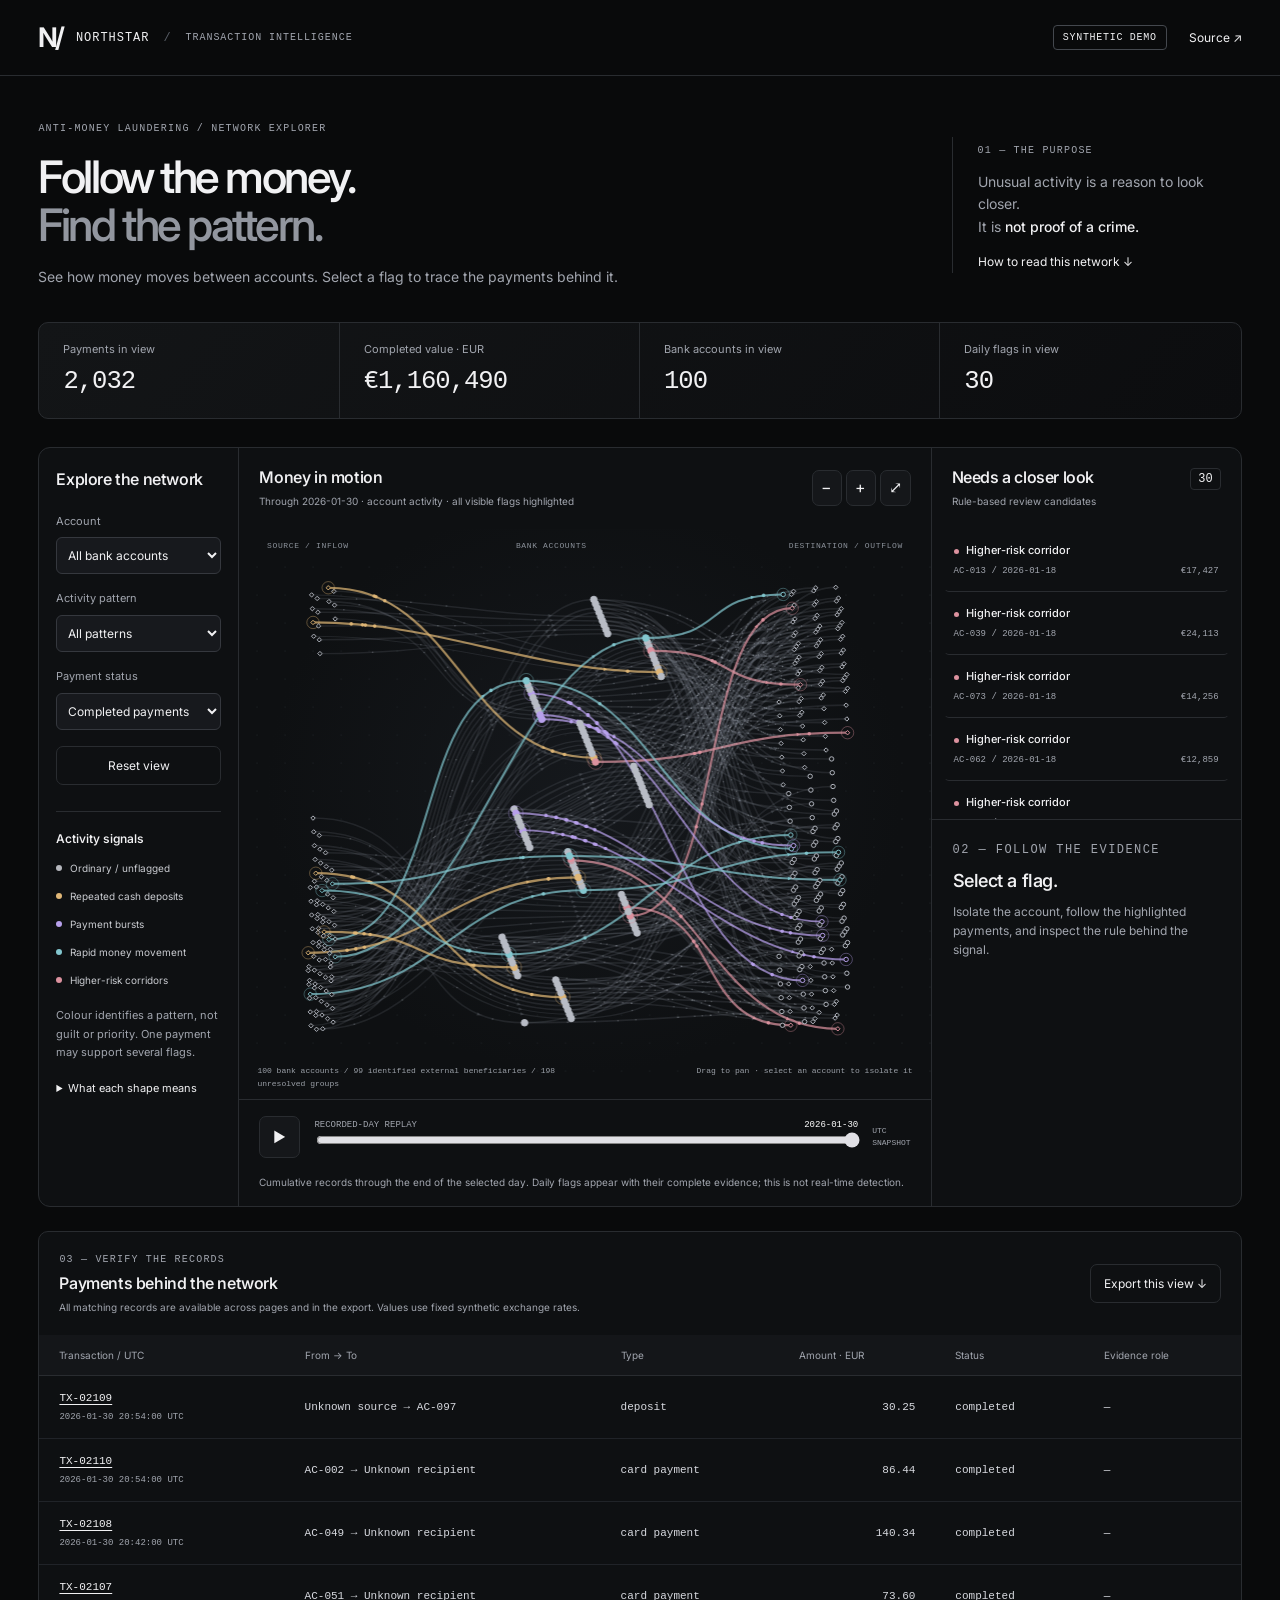
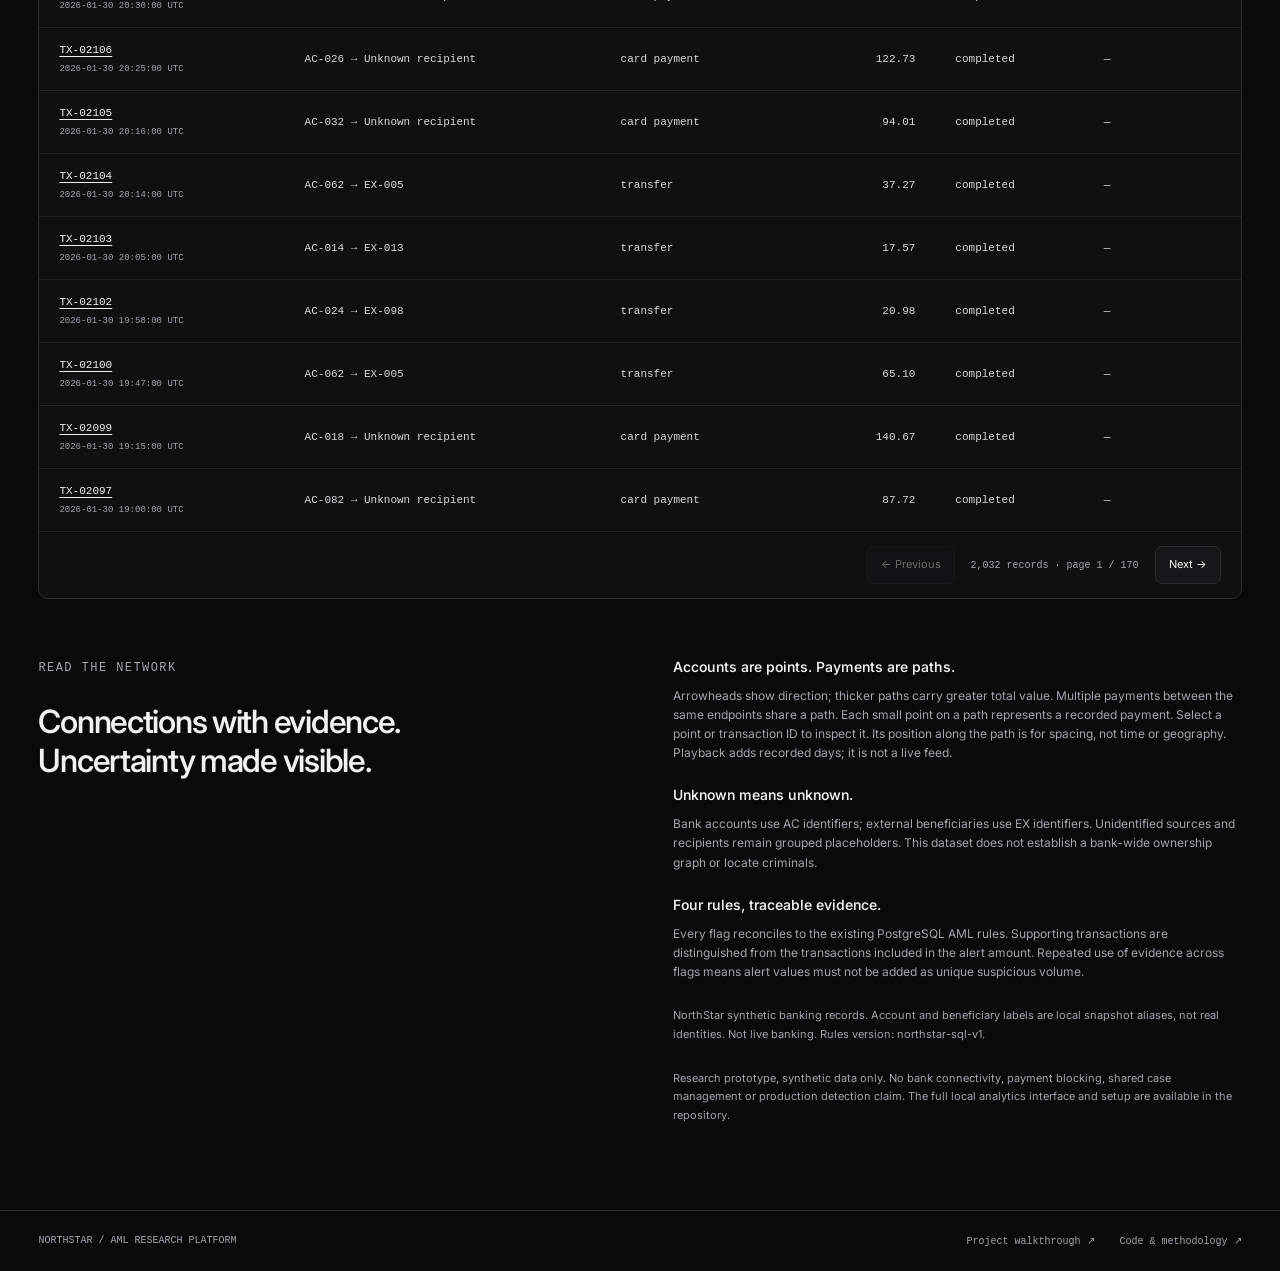
==== aml-network/index.html @ 472a32bb "Host public NorthStar AML network and link it from portfolio" ====
<!doctype html>
<html lang="en"><head><meta charset="utf-8"><meta name="viewport" content="width=device-width,initial-scale=1"><meta name="theme-color" content="#090a0b"><meta name="description" content="Explore NorthStar's synthetic AML transaction network and trace each alert to its supporting payments."><title>NorthStar — Transaction Intelligence</title><link rel="stylesheet" href="network.css"><script src="network.js" defer></script></head>
<body><a class="skip" href="#workspace">Skip to transaction network</a>
<header class="top"><a class="brand" href="https://nitinsinghdm.github.io/aml.html"><span class="brandmark">N/</span> NORTHSTAR <span class="divider">/</span> <span class="product">TRANSACTION INTELLIGENCE</span></a><div class="top-right"><span class="tag">SYNTHETIC DEMO</span><a href="https://github.com/nitinsinghdm/Enterprise-AML-Compliance-Platform">Source ↗</a></div></header>
<div id="loading" role="status">Loading the recorded transaction network…</div>
<div id="app" hidden>
<section class="intro"><div><p class="eyebrow">ANTI-MONEY LAUNDERING / NETWORK EXPLORER</p><h1>Follow the money.<br><span>Find the pattern.</span></h1><p class="lede">See how money moves between accounts. Select a flag to trace the payments behind it.</p></div><div class="intro-note"><span class="small-index">01 — THE PURPOSE</span><p>Unusual activity is a reason to look closer.<br>It is <strong>not proof of a crime.</strong></p><a href="#method">How to read this network ↓</a></div></section>
<section class="metrics" aria-label="Selected view totals"><div><span>Payments in view</span><strong id="payment-count">—</strong></div><div><span>Completed value · EUR</span><strong id="payment-value">—</strong></div><div><span>Bank accounts in view</span><strong id="account-count">—</strong></div><div><span>Daily flags in view</span><strong id="alert-count">—</strong></div></section>
<main class="workspace" id="workspace">
<aside class="controls"><h2>Explore the network</h2><label for="account">Account</label><select id="account"><option value="">All bank accounts</option></select><label for="pattern">Activity pattern</label><select id="pattern"><option value="">All patterns</option></select><label for="status">Payment status</label><select id="status"><option value="COMPLETED">Completed payments</option><option value="ALL">All recorded payments</option><option value="FAILED">Failed payments</option><option value="PENDING">Pending payments</option></select><button id="reset" class="secondary">Reset view</button><div class="legend"><h3>Activity signals</h3><div><i style="--signal:#b5b7bd"></i> Ordinary / unflagged</div><div><i style="--signal:#e0b777"></i> Repeated cash deposits</div><div><i style="--signal:#b7a0eb"></i> Payment bursts</div><div><i style="--signal:#83c7cf"></i> Rapid money movement</div><div><i style="--signal:#dc929f"></i> Higher-risk corridors</div></div><p class="note">Colour identifies a pattern, not guilt or priority. One payment may support several flags.</p><details><summary>What each shape means</summary><p>● Bank account<br>○ External beneficiary<br>◇ Unidentified counterparties</p><p>A diamond groups unresolved endpoints for one account and direction. It is not a known shared account.</p></details></aside>
<section class="network-panel" aria-label="Transaction network"><div class="panel-heading"><div><h2>Money in motion</h2><p id="scope">Recorded payments · not a live bank feed</p></div><div class="zoom"><button id="zoom-out" aria-label="Zoom out">−</button><button id="zoom-in" aria-label="Zoom in">+</button><button id="fit" aria-label="Fit network">⤢</button></div></div><div class="canvas-wrap"><canvas id="network" tabindex="0" aria-label="Account network. Use the Account selector or alert buttons for keyboard-accessible exploration."></canvas><div class="canvas-label left">SOURCE / INFLOW</div><div class="canvas-label center">BANK ACCOUNTS</div><div class="canvas-label right">DESTINATION / OUTFLOW</div><div id="graph-empty" hidden>No payments match this view.</div><div id="tooltip" hidden></div><div class="canvas-footer"><span id="network-caption"></span><span>Drag to pan · select an account to isolate it</span></div></div><div class="timeline"><button id="play" aria-label="Play recorded days">▶</button><div><label for="day">RECORDED-DAY REPLAY <output id="day-label"></output></label><input id="day" type="range" min="0" step="1" aria-label="Show records up to this day"></div><span class="recorded">UTC<br>SNAPSHOT</span></div><p class="timeline-note">Cumulative records through the end of the selected day. Daily flags appear with their complete evidence; this is not real-time detection.</p></section>
<aside class="review"><div class="panel-heading"><div><h2>Needs a closer look</h2><p>Rule-based review candidates</p></div><span id="queue-count" class="queue-count"></span></div><div id="alerts" class="alert-list" aria-label="Alert queue"></div><section id="inspector" aria-live="polite"><p class="eyebrow">02 — FOLLOW THE EVIDENCE</p><h3>Select a flag.</h3><p>The network will isolate the account and highlight the supporting payments. The exact rule and review questions appear here.</p></section></aside>
</main>
<section class="ledger"><div class="panel-heading"><div><p class="eyebrow">03 — VERIFY THE RECORDS</p><h2 id="ledger-title">Payments behind the network</h2><p id="ledger-note">Amounts are converted to euros using fixed synthetic exchange rates.</p></div><button id="download" class="secondary">Export this view ↓</button></div><div class="table-scroll"><table><thead><tr><th>Transaction / UTC</th><th>From → To</th><th>Type</th><th>Amount · EUR</th><th>Status</th><th>Evidence role</th></tr></thead><tbody id="transactions"></tbody></table></div><div class="pager"><button id="previous">← Previous</button><span id="page-count"></span><button id="next">Next →</button></div></section>
<section id="method" class="method"><div><p class="eyebrow">READ THE NETWORK</p><h2>Connections with evidence.<br>Uncertainty made visible.</h2></div><div><h3>Accounts are points. Payments are paths.</h3><p>Arrowheads show direction; thicker paths carry greater total value. Multiple payments between the same endpoints share a path. Each small point on a path represents a recorded payment. Select a point or transaction ID to inspect it. Its position along the path is for spacing, not time or geography. Playback adds recorded days; it is not a live feed.</p><h3>Unknown means unknown.</h3><p>Bank accounts use AC identifiers; external beneficiaries use EX identifiers. Unidentified sources and recipients remain grouped placeholders. This dataset does not establish a bank-wide ownership graph or locate criminals.</p><h3>Four rules, traceable evidence.</h3><p>Every flag reconciles to the existing PostgreSQL AML rules. Supporting transactions are distinguished from the transactions included in the alert amount. Repeated use of evidence across flags means alert values must not be added as unique suspicious volume.</p><p class="note" id="provenance"></p><p class="note">Research prototype, synthetic data only. No bank connectivity, payment blocking, shared case management or production detection claim. The full local analytics interface and setup are available in the repository.</p></div></section>
<footer><span>NORTHSTAR / AML RESEARCH PLATFORM</span><a href="https://nitinsinghdm.github.io/aml.html">Project walkthrough ↗</a><a href="https://github.com/nitinsinghdm/Enterprise-AML-Compliance-Platform">Code & methodology ↗</a></footer>
</div></body></html>
---- aml-network/network.css ----
@font-face{font-family:Inter;src:url(fonts/Inter.ttf) format('truetype');font-weight:100 900;font-display:swap}
:root{color-scheme:dark;--bg:#090a0b;--panel:#0e1012;--raised:#15171a;--line:#292c30;--text:#f1f1f3;--muted:#a1a5ae;--mono:'SFMono-Regular',Consolas,'Liberation Mono',monospace;--amber:#e0b777}
*{box-sizing:border-box}body{margin:0;background:var(--bg);color:var(--text);font:14px/1.6 Inter,system-ui,sans-serif}button,input,select{font:inherit}button,select{cursor:pointer}button,a,select,input{touch-action:manipulation}a{color:inherit;text-decoration:none}a:hover{text-decoration:underline}button{color:var(--text);background:var(--raised);border:1px solid var(--line);border-radius:7px;padding:9px 13px}button:hover{background:#25282d}button:disabled{opacity:.4;cursor:default}:focus-visible{outline:2px solid #fff;outline-offset:4px}button[aria-pressed=true]{background:#e8e8ec;color:#121315}h1,h2,h3,p{margin:0}h1,h2,h3{font-weight:550;line-height:1.2}h2{font-size:16px;letter-spacing:-.025em}h3{font-size:14px}p{color:var(--muted)}[hidden]{display:none!important}.skip{position:absolute;top:-60px;z-index:5;padding:12px;background:#fff;color:#000}.skip:focus{top:0}.top{min-height:76px;border-bottom:1px solid var(--line);display:flex;justify-content:space-between;align-items:center;padding:18px 3vw;gap:20px}.brand{display:flex;align-items:center;gap:14px;font:12px var(--mono);letter-spacing:.08em}.brandmark{font:650 27px Inter;letter-spacing:-.12em}.divider{color:#595e67}.product{color:var(--muted);font-size:10px}.top-right{display:flex;align-items:center;gap:22px;font-size:12px}.tag{font:10px var(--mono);letter-spacing:.07em;border:1px solid #44484e;padding:6px 9px;border-radius:4px}.intro{display:flex;justify-content:space-between;gap:40px;padding:45px 3vw 34px}.eyebrow,.small-index{font:10px/1.6 var(--mono);letter-spacing:.12em;color:var(--muted)}h1{font-size:clamp(34px,3.5vw,58px);letter-spacing:-.055em;line-height:1.08;margin:16px 0}h1 span{color:#92969f}.lede{max-width:590px;font-size:14px}.intro-note{max-width:290px;align-self:center;border-left:1px solid var(--line);padding-left:25px}.intro-note p{margin:12px 0}.intro-note strong{color:var(--text);font-weight:500}.intro-note a{font-size:12px}.metrics{display:grid;grid-template-columns:repeat(4,1fr);margin:0 3vw 28px;border:1px solid var(--line);border-radius:10px;background:linear-gradient(130deg,#131517,#0c0d0f)}.metrics>div{padding:18px 24px;border-right:1px solid var(--line)}.metrics>div:last-child{border:0}.metrics span{display:block;color:var(--muted);font-size:11px}.metrics strong{display:block;font:400 clamp(22px,2vw,32px)/1.4 var(--mono);letter-spacing:-.04em;font-variant-numeric:tabular-nums;margin-top:5px}.workspace{display:grid;grid-template-columns:200px minmax(0,1fr) 310px;margin:0 3vw;border:1px solid var(--line);border-radius:12px;overflow:hidden;background:var(--panel)}.controls{padding:22px 17px;border-right:1px solid var(--line)}.controls h2{margin-bottom:24px}.controls label{display:block;font-size:11px;color:var(--muted);margin:16px 0 7px}select{background:#17191d;color:var(--text);border:1px solid #35383e;border-radius:6px;padding:9px 7px;max-width:100%;width:100%;font-size:12px}.secondary{font-size:12px;background:transparent}.controls .secondary{margin-top:16px;width:100%}.legend{border-top:1px solid var(--line);margin-top:26px;padding-top:20px;font-size:10px}.legend h3{margin-bottom:14px;font-size:12px}.legend>div{display:flex;align-items:center;gap:8px;margin:12px 0;color:#c9cbd0}.legend i{display:block;width:6px;height:6px;border-radius:50%;background:var(--signal);flex-shrink:0}.note{font-size:11px;line-height:1.7;margin-top:18px}details{margin-top:18px;font-size:11px;color:var(--muted)}summary{cursor:pointer;color:var(--text)}details p{margin-top:10px}.panel-heading{display:flex;justify-content:space-between;align-items:center;gap:12px;padding:20px}.panel-heading p{font-size:10px;margin-top:6px}.network-panel{min-width:0}.zoom{display:flex;gap:4px}.zoom button{padding:4px 8px;min-width:30px;font-size:16px}.canvas-wrap{height:570px;position:relative;overflow:hidden;background:radial-gradient(ellipse at 50% 45%,#15181c 0,transparent 65%)}canvas{width:100%;height:100%;display:block;touch-action:none;cursor:grab}canvas:active{cursor:grabbing}.canvas-label{position:absolute;top:12px;font:8px var(--mono);letter-spacing:.08em;color:#8b919a;pointer-events:none}.canvas-label.left{left:4%}.canvas-label.center{left:40%}.canvas-label.right{right:4%}.canvas-footer{position:absolute;bottom:8px;left:18px;right:18px;display:flex;justify-content:space-between;gap:10px;font:8px/1.6 var(--mono);color:#9ba0a8;pointer-events:none}.canvas-footer span{max-width:48%}.timeline{display:flex;gap:14px;align-items:center;padding:16px 20px;border-top:1px solid var(--line)}.timeline>div{flex:1;min-width:0}.timeline label{font:9px var(--mono);color:var(--muted);display:flex;justify-content:space-between;gap:8px}.timeline output{color:#fff}input[type=range]{width:100%;accent-color:#e0e0e5}.recorded{font:8px/1.5 var(--mono);color:var(--muted)}.timeline-note{font-size:10px;padding:0 20px 16px;line-height:1.6}.review{border-left:1px solid var(--line);min-width:0}.review .panel-heading{align-items:flex-start}.queue-count{font:12px var(--mono);padding:3px 7px;border:1px solid var(--line);border-radius:4px}.alert-list{max-height:290px;overflow:auto;padding:0 12px 12px}.alert-card{display:block;width:100%;text-align:left;border:1px solid transparent;border-bottom-color:var(--line);border-radius:5px;background:transparent;padding:12px 9px}.alert-card:hover,.alert-card.selected{background:#1a1c20;border-color:#41464e}.alert-card strong{display:block;font-size:11px;font-weight:500;margin-bottom:5px}.alert-card strong::before{content:'';display:inline-block;width:5px;height:5px;background:var(--signal);border-radius:50%;margin-right:7px}.alert-card small{display:flex;justify-content:space-between;font:9px/1.6 var(--mono);color:var(--muted)}#inspector{padding:21px;border-top:1px solid var(--line)}#inspector h3{font-size:18px;letter-spacing:-.025em;margin:10px 0}#inspector p{font-size:12px}#inspector h4{font-size:11px;margin:20px 0 6px;font-weight:550}#inspector .evidence-summary{font:11px/1.8 var(--mono);color:var(--text);border-left:2px solid var(--signal);padding-left:12px;margin:15px 0}#inspector .version{font:9px/1.7 var(--mono);margin-top:18px;overflow-wrap:anywhere}#tooltip{position:absolute;pointer-events:none;max-width:220px;background:#22262c;border:1px solid #545b66;border-radius:6px;padding:9px 12px;font:10px/1.5 var(--mono);z-index:2}#graph-empty{position:absolute;top:45%;width:100%;text-align:center;color:var(--muted)}.ledger{margin:24px 3vw;border:1px solid var(--line);border-radius:10px;overflow:hidden;background:var(--panel)}.ledger .eyebrow{margin:0 0 6px}.table-scroll{overflow:auto}table{width:100%;border-collapse:collapse;white-space:nowrap;font:11px/1.5 var(--mono)}th{color:var(--muted);font:10px Inter;text-align:left;padding:14px 20px;border-bottom:1px solid var(--line);background:#141619}td{padding:14px 20px;border-bottom:1px solid #202328;color:#d7d9df}td small{display:block;font-size:9px;color:var(--muted);margin-top:4px}td:nth-child(4){text-align:right}td .status{font-size:9px}.pager{display:flex;justify-content:flex-end;gap:16px;align-items:center;padding:14px 20px}.pager span{font:10px var(--mono);color:var(--muted)}.pager button{font-size:11px}.method{margin:60px 3vw;display:grid;grid-template-columns:1fr 1fr;gap:70px;max-width:1200px}.method h2{font-size:32px;letter-spacing:-.04em;margin-top:14px}.method h3{margin:0 0 10px}.method p{font-size:12px;margin-bottom:25px}.method .note{font-size:11px}footer{display:flex;gap:25px;border-top:1px solid var(--line);padding:24px 3vw;font:10px var(--mono);color:var(--muted)}footer span{margin-right:auto}#loading{padding:60px 3vw;color:var(--muted)}
@media(min-width:1800px){.workspace{grid-template-columns:220px minmax(0,1fr) 350px}.canvas-wrap{height:650px}}
@media(max-width:1150px){.workspace{grid-template-columns:175px minmax(0,1fr)}.review{grid-column:1/-1;border-left:0;border-top:1px solid var(--line);display:grid;grid-template-columns:1fr 1fr}.review>.panel-heading{grid-column:1}.alert-list{grid-column:1;max-height:340px}#inspector{grid-column:2;grid-row:1/3;border-top:0;border-left:1px solid var(--line)}.product{display:none}}
@media(max-width:650px){.top{padding:16px}.brand{font-size:10px;gap:8px}.top-right{gap:10px}.top-right>a{display:none}.intro{padding:30px 18px;display:block}.intro-note{margin-top:24px;max-width:none;padding-left:16px}.metrics{grid-template-columns:1fr 1fr;margin:0 16px 20px}.metrics>div{padding:14px;border-bottom:1px solid var(--line)}.metrics>div:nth-child(2){border-right:0}.metrics>div:nth-child(3){border-bottom:0}.metrics strong{font-size:22px}.workspace{display:block;margin:0 16px}.controls{border-right:0;border-bottom:1px solid var(--line);display:grid;grid-template-columns:1fr 1fr;gap:8px 12px;padding:18px}.controls h2,.controls .legend,.controls .note,.controls details{grid-column:1/-1}.controls label{margin:0;align-self:center}.controls h2{margin:0 0 10px}.controls .secondary{margin:0;grid-column:2}.legend{margin-top:14px;display:flex;flex-wrap:wrap;gap:8px 15px;padding-top:12px}.legend h3{width:100%;margin:0}.legend>div{margin:0}.controls .note{margin-top:4px}.controls details{margin:0}.canvas-wrap{height:430px}.canvas-label{font-size:6px}.panel-heading{padding:16px}.canvas-footer{display:block}.canvas-footer span{display:block;max-width:100%}.review{display:block}#inspector{border-left:0;border-top:1px solid var(--line)}.ledger{margin:20px 16px}.ledger .panel-heading{align-items:flex-start;flex-direction:column}.method{display:block;margin:40px 18px}.method>div:first-child{margin-bottom:28px}.method h2{font-size:27px}.timeline{padding:14px 12px;gap:10px}.timeline label{font-size:8px}.recorded{display:none}footer{flex-wrap:wrap;padding:20px 18px}footer span{width:100%}}
@media(prefers-reduced-motion:reduce){*{scroll-behavior:auto!important}}

.transaction-link{border:0;background:transparent;padding:0;text-decoration:underline;text-underline-offset:3px;font:inherit}.transaction-link:hover{background:transparent;color:#fff}
.alert-card[aria-pressed=true]{color:var(--text)}
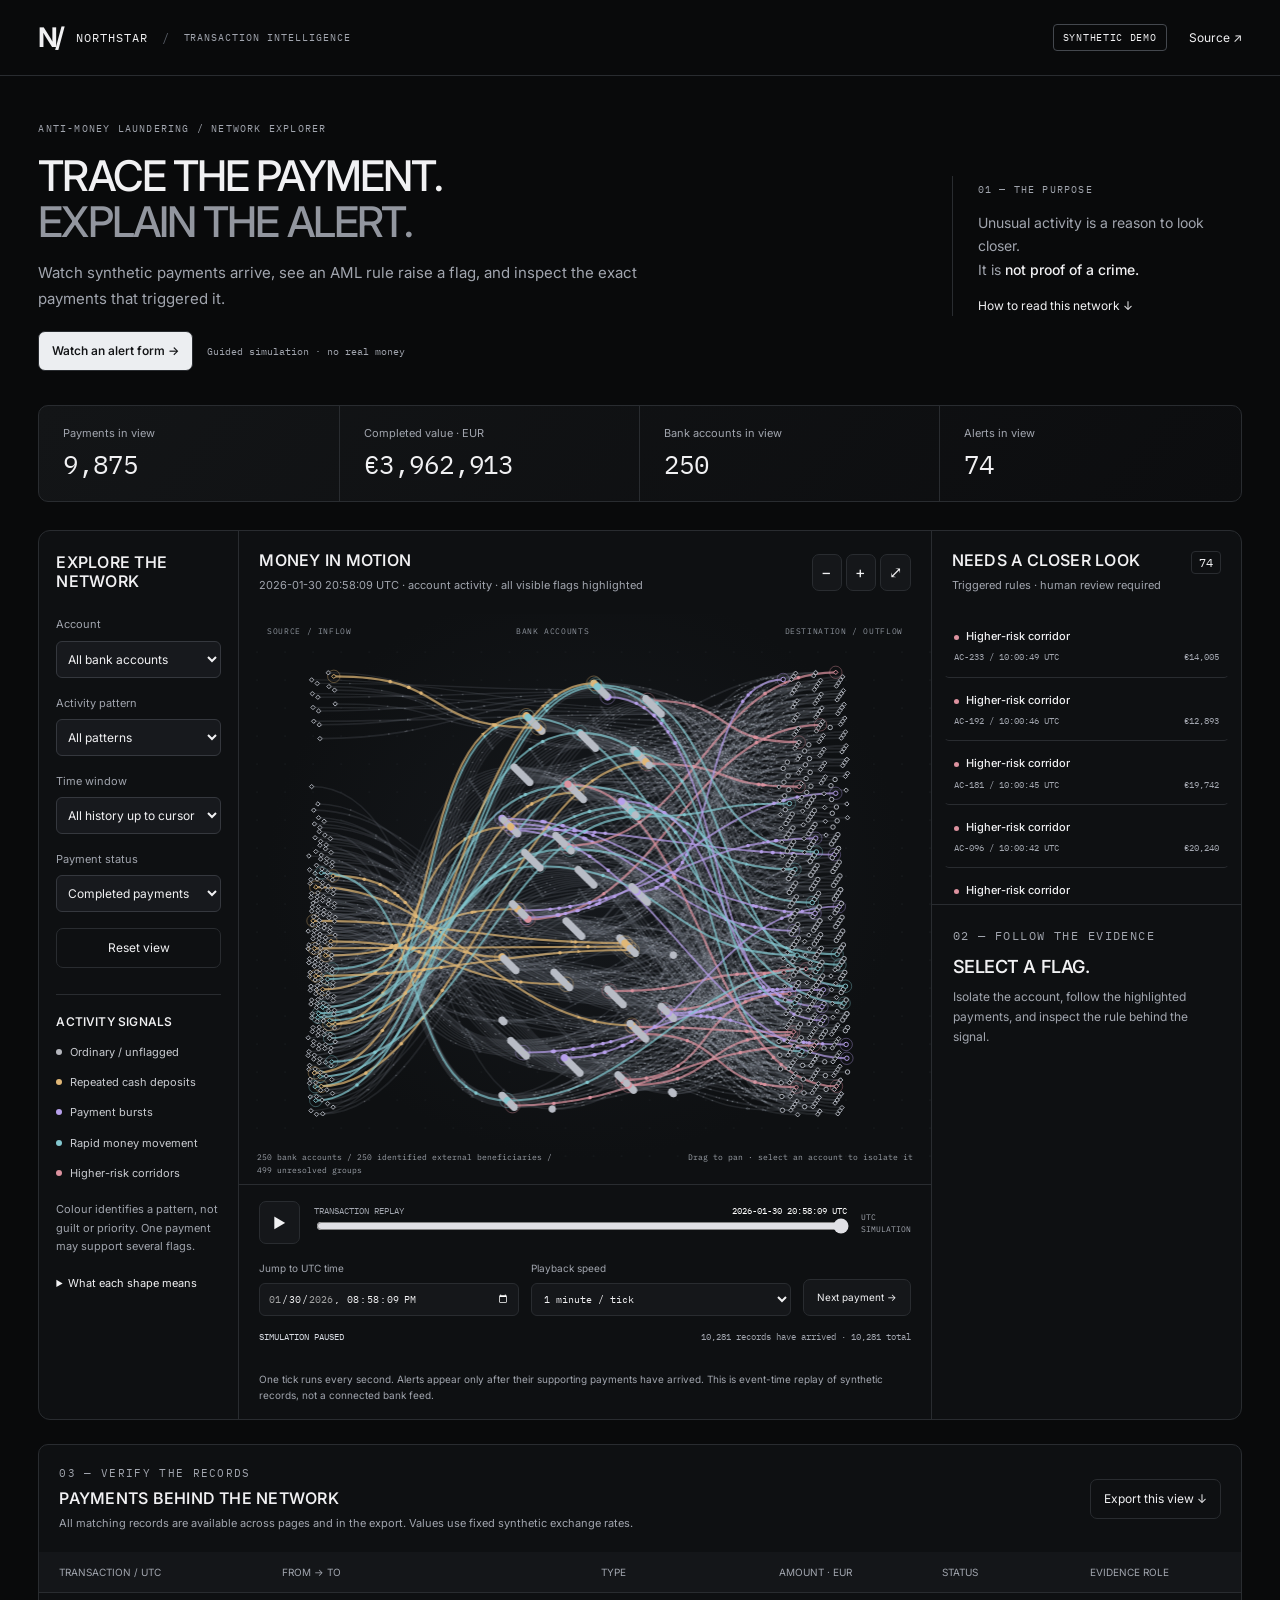
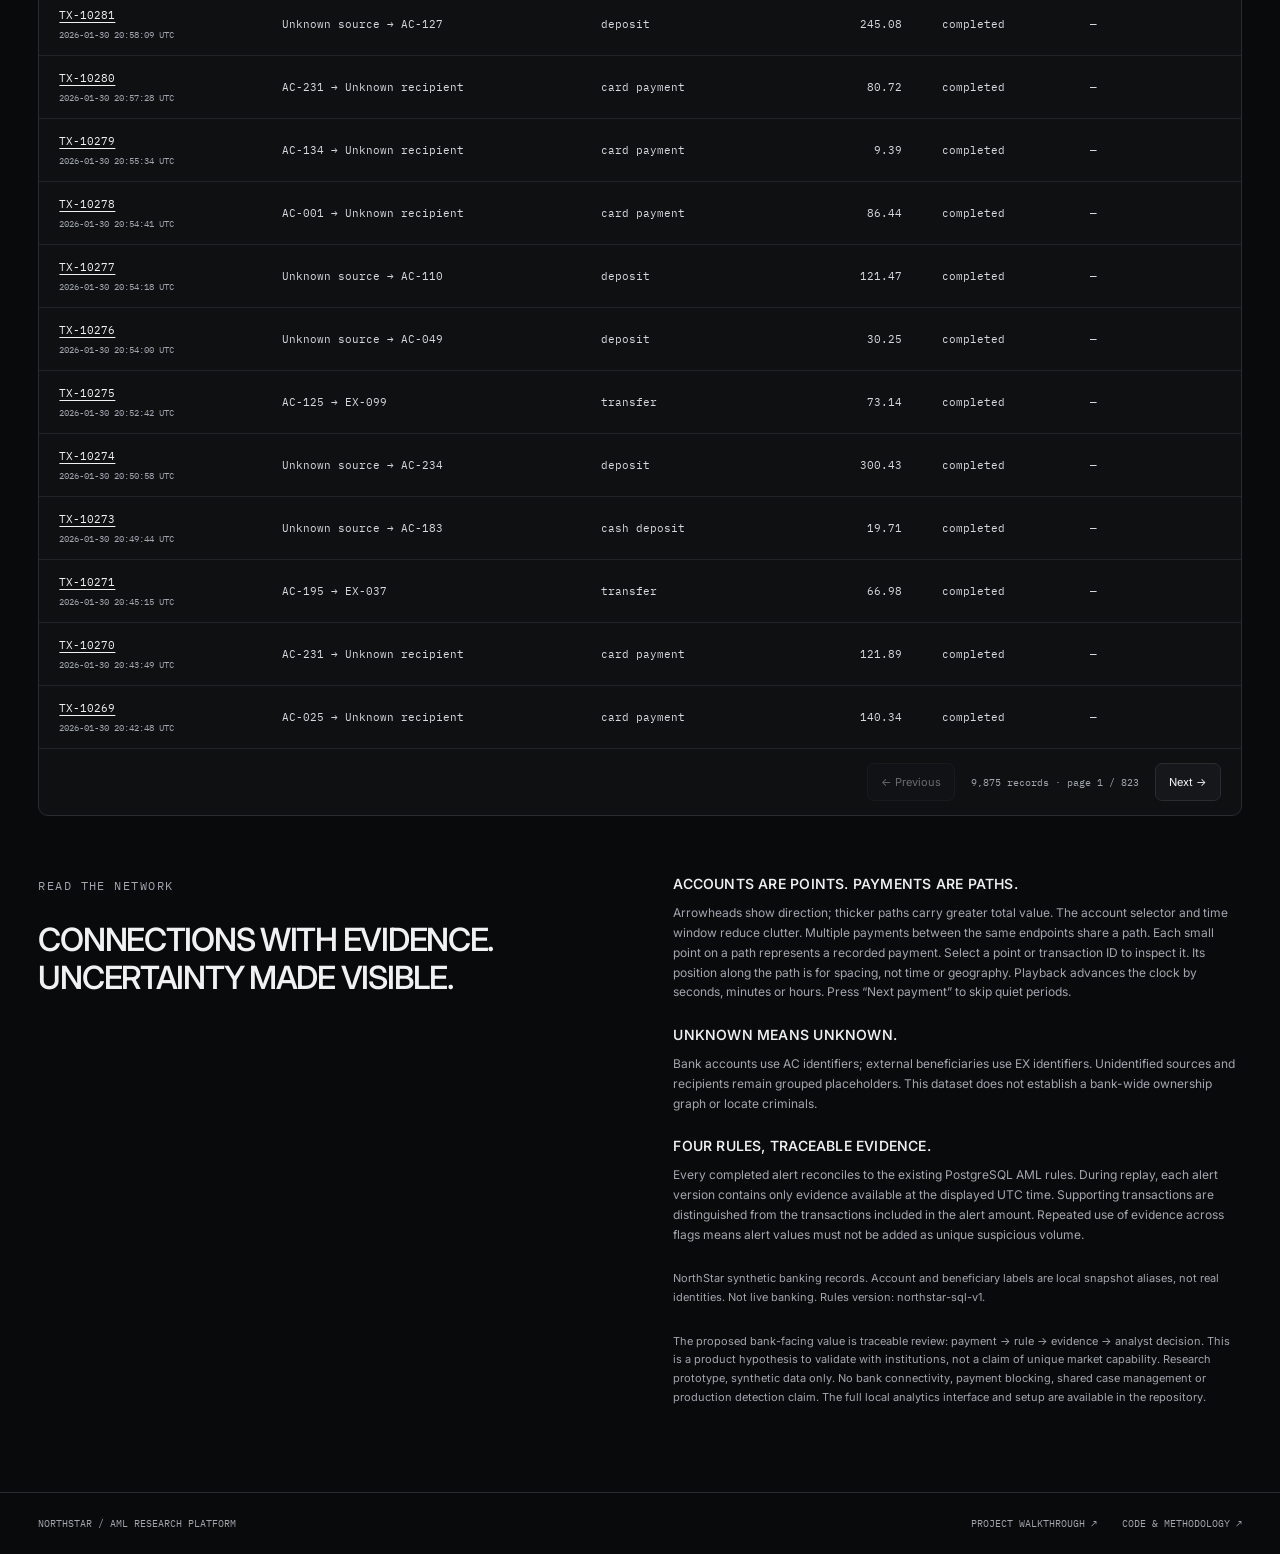
==== commit 3e266a09: "Publish expanded AML replay and refreshed project case study" ====
--- a/aml-network/index.html
+++ b/aml-network/index.html
@@ -4,14 +4,14 @@
 <header class="top"><a class="brand" href="https://nitinsinghdm.github.io/aml.html"><span class="brandmark">N/</span> NORTHSTAR <span class="divider">/</span> <span class="product">TRANSACTION INTELLIGENCE</span></a><div class="top-right"><span class="tag">SYNTHETIC DEMO</span><a href="https://github.com/nitinsinghdm/Enterprise-AML-Compliance-Platform">Source ↗</a></div></header>
 <div id="loading" role="status">Loading the recorded transaction network…</div>
 <div id="app" hidden>
-<section class="intro"><div><p class="eyebrow">ANTI-MONEY LAUNDERING / NETWORK EXPLORER</p><h1>Follow the money.<br><span>Find the pattern.</span></h1><p class="lede">See how money moves between accounts. Select a flag to trace the payments behind it.</p></div><div class="intro-note"><span class="small-index">01 — THE PURPOSE</span><p>Unusual activity is a reason to look closer.<br>It is <strong>not proof of a crime.</strong></p><a href="#method">How to read this network ↓</a></div></section>
-<section class="metrics" aria-label="Selected view totals"><div><span>Payments in view</span><strong id="payment-count">—</strong></div><div><span>Completed value · EUR</span><strong id="payment-value">—</strong></div><div><span>Bank accounts in view</span><strong id="account-count">—</strong></div><div><span>Daily flags in view</span><strong id="alert-count">—</strong></div></section>
+<section class="intro"><div><p class="eyebrow">ANTI-MONEY LAUNDERING / NETWORK EXPLORER</p><h1>Trace the payment.<br><span>Explain the alert.</span></h1><p class="lede">Watch synthetic payments arrive, see an AML rule raise a flag, and inspect the exact payments that triggered it.</p><div class="intro-actions"><button id="watch-demo">Watch an alert form →</button><span>Guided simulation · no real money</span></div></div><div class="intro-note"><span class="small-index">01 — THE PURPOSE</span><p>Unusual activity is a reason to look closer.<br>It is <strong>not proof of a crime.</strong></p><a href="#method">How to read this network ↓</a></div></section>
+<section class="metrics" aria-label="Selected view totals"><div><span>Payments in view</span><strong id="payment-count">—</strong></div><div><span>Completed value · EUR</span><strong id="payment-value">—</strong></div><div><span>Bank accounts in view</span><strong id="account-count">—</strong></div><div><span>Alerts in view</span><strong id="alert-count">—</strong></div></section>
 <main class="workspace" id="workspace">
-<aside class="controls"><h2>Explore the network</h2><label for="account">Account</label><select id="account"><option value="">All bank accounts</option></select><label for="pattern">Activity pattern</label><select id="pattern"><option value="">All patterns</option></select><label for="status">Payment status</label><select id="status"><option value="COMPLETED">Completed payments</option><option value="ALL">All recorded payments</option><option value="FAILED">Failed payments</option><option value="PENDING">Pending payments</option></select><button id="reset" class="secondary">Reset view</button><div class="legend"><h3>Activity signals</h3><div><i style="--signal:#b5b7bd"></i> Ordinary / unflagged</div><div><i style="--signal:#e0b777"></i> Repeated cash deposits</div><div><i style="--signal:#b7a0eb"></i> Payment bursts</div><div><i style="--signal:#83c7cf"></i> Rapid money movement</div><div><i style="--signal:#dc929f"></i> Higher-risk corridors</div></div><p class="note">Colour identifies a pattern, not guilt or priority. One payment may support several flags.</p><details><summary>What each shape means</summary><p>● Bank account<br>○ External beneficiary<br>◇ Unidentified counterparties</p><p>A diamond groups unresolved endpoints for one account and direction. It is not a known shared account.</p></details></aside>
-<section class="network-panel" aria-label="Transaction network"><div class="panel-heading"><div><h2>Money in motion</h2><p id="scope">Recorded payments · not a live bank feed</p></div><div class="zoom"><button id="zoom-out" aria-label="Zoom out">−</button><button id="zoom-in" aria-label="Zoom in">+</button><button id="fit" aria-label="Fit network">⤢</button></div></div><div class="canvas-wrap"><canvas id="network" tabindex="0" aria-label="Account network. Use the Account selector or alert buttons for keyboard-accessible exploration."></canvas><div class="canvas-label left">SOURCE / INFLOW</div><div class="canvas-label center">BANK ACCOUNTS</div><div class="canvas-label right">DESTINATION / OUTFLOW</div><div id="graph-empty" hidden>No payments match this view.</div><div id="tooltip" hidden></div><div class="canvas-footer"><span id="network-caption"></span><span>Drag to pan · select an account to isolate it</span></div></div><div class="timeline"><button id="play" aria-label="Play recorded days">▶</button><div><label for="day">RECORDED-DAY REPLAY <output id="day-label"></output></label><input id="day" type="range" min="0" step="1" aria-label="Show records up to this day"></div><span class="recorded">UTC<br>SNAPSHOT</span></div><p class="timeline-note">Cumulative records through the end of the selected day. Daily flags appear with their complete evidence; this is not real-time detection.</p></section>
-<aside class="review"><div class="panel-heading"><div><h2>Needs a closer look</h2><p>Rule-based review candidates</p></div><span id="queue-count" class="queue-count"></span></div><div id="alerts" class="alert-list" aria-label="Alert queue"></div><section id="inspector" aria-live="polite"><p class="eyebrow">02 — FOLLOW THE EVIDENCE</p><h3>Select a flag.</h3><p>The network will isolate the account and highlight the supporting payments. The exact rule and review questions appear here.</p></section></aside>
+<aside class="controls"><h2>Explore the network</h2><label for="account">Account</label><select id="account"><option value="">All bank accounts</option></select><label for="pattern">Activity pattern</label><select id="pattern"><option value="">All patterns</option></select><label for="window">Time window</label><select id="window"><option value="ALL">All history up to cursor</option><option value="3600">Last hour</option><option value="86400">Last 24 hours</option></select><label for="status">Payment status</label><select id="status"><option value="COMPLETED">Completed payments</option><option value="ALL">All recorded payments</option><option value="FAILED">Failed payments</option><option value="PENDING">Pending payments</option></select><button id="reset" class="secondary">Reset view</button><div class="legend"><h3>Activity signals</h3><div><i style="--signal:#b5b7bd"></i> Ordinary / unflagged</div><div><i style="--signal:#e0b777"></i> Repeated cash deposits</div><div><i style="--signal:#b7a0eb"></i> Payment bursts</div><div><i style="--signal:#83c7cf"></i> Rapid money movement</div><div><i style="--signal:#dc929f"></i> Higher-risk corridors</div></div><p class="note">Colour identifies a pattern, not guilt or priority. One payment may support several flags.</p><details><summary>What each shape means</summary><p>● Bank account<br>○ External beneficiary<br>◇ Unidentified counterparties</p><p>A diamond groups unresolved endpoints for one account and direction. It is not a known shared account.</p></details></aside>
+<section class="network-panel" aria-label="Transaction network"><div class="panel-heading"><div><h2>Money in motion</h2><p id="scope">Recorded payments · not a live bank feed</p></div><div class="zoom"><button id="zoom-out" aria-label="Zoom out">−</button><button id="zoom-in" aria-label="Zoom in">+</button><button id="fit" aria-label="Fit network">⤢</button></div></div><div class="canvas-wrap"><canvas id="network" tabindex="0" aria-label="Account network. Use the Account selector or alert buttons for keyboard-accessible exploration."></canvas><div class="canvas-label left">SOURCE / INFLOW</div><div class="canvas-label center">BANK ACCOUNTS</div><div class="canvas-label right">DESTINATION / OUTFLOW</div><div id="graph-empty" hidden>No payments match this view.</div><div id="tooltip" hidden></div><div class="canvas-footer"><span id="network-caption"></span><span>Drag to pan · select an account to isolate it</span></div></div><div class="timeline"><button id="play" aria-label="Play simulated transactions">▶</button><div><label for="day">TRANSACTION REPLAY <output id="day-label"></output></label><input id="day" type="range" min="0" step="1" aria-label="Replay cursor in seconds"></div><span class="recorded">UTC<br>SIMULATION</span></div><div class="replay-controls"><label for="jump">Jump to UTC time<input id="jump" type="datetime-local" step="1"></label><label for="speed">Playback speed<select id="speed"><option value="1">1 second / tick</option><option value="60" selected>1 minute / tick</option><option value="3600">1 hour / tick</option></select></label><button id="next-event">Next payment →</button></div><div class="stream-status"><span id="replay-state">SIMULATION PAUSED</span><span id="stream-summary"></span></div><p id="alert-announcement" class="timeline-note" aria-live="polite"></p><p class="timeline-note">One tick runs every second. Alerts appear only after their supporting payments have arrived. This is event-time replay of synthetic records, not a connected bank feed.</p></section>
+<aside class="review"><div class="panel-heading"><div><h2>Needs a closer look</h2><p>Triggered rules · human review required</p></div><span id="queue-count" class="queue-count"></span></div><div id="alerts" class="alert-list" aria-label="Alert queue"></div><section id="inspector" aria-live="polite"><p class="eyebrow">02 — FOLLOW THE EVIDENCE</p><h3>Select a flag.</h3><p>The network will isolate the account and highlight the supporting payments. The exact rule and review questions appear here.</p></section></aside>
 </main>
 <section class="ledger"><div class="panel-heading"><div><p class="eyebrow">03 — VERIFY THE RECORDS</p><h2 id="ledger-title">Payments behind the network</h2><p id="ledger-note">Amounts are converted to euros using fixed synthetic exchange rates.</p></div><button id="download" class="secondary">Export this view ↓</button></div><div class="table-scroll"><table><thead><tr><th>Transaction / UTC</th><th>From → To</th><th>Type</th><th>Amount · EUR</th><th>Status</th><th>Evidence role</th></tr></thead><tbody id="transactions"></tbody></table></div><div class="pager"><button id="previous">← Previous</button><span id="page-count"></span><button id="next">Next →</button></div></section>
-<section id="method" class="method"><div><p class="eyebrow">READ THE NETWORK</p><h2>Connections with evidence.<br>Uncertainty made visible.</h2></div><div><h3>Accounts are points. Payments are paths.</h3><p>Arrowheads show direction; thicker paths carry greater total value. Multiple payments between the same endpoints share a path. Each small point on a path represents a recorded payment. Select a point or transaction ID to inspect it. Its position along the path is for spacing, not time or geography. Playback adds recorded days; it is not a live feed.</p><h3>Unknown means unknown.</h3><p>Bank accounts use AC identifiers; external beneficiaries use EX identifiers. Unidentified sources and recipients remain grouped placeholders. This dataset does not establish a bank-wide ownership graph or locate criminals.</p><h3>Four rules, traceable evidence.</h3><p>Every flag reconciles to the existing PostgreSQL AML rules. Supporting transactions are distinguished from the transactions included in the alert amount. Repeated use of evidence across flags means alert values must not be added as unique suspicious volume.</p><p class="note" id="provenance"></p><p class="note">Research prototype, synthetic data only. No bank connectivity, payment blocking, shared case management or production detection claim. The full local analytics interface and setup are available in the repository.</p></div></section>
+<section id="method" class="method"><div><p class="eyebrow">READ THE NETWORK</p><h2>Connections with evidence.<br>Uncertainty made visible.</h2></div><div><h3>Accounts are points. Payments are paths.</h3><p>Arrowheads show direction; thicker paths carry greater total value. The account selector and time window reduce clutter. Multiple payments between the same endpoints share a path. Each small point on a path represents a recorded payment. Select a point or transaction ID to inspect it. Its position along the path is for spacing, not time or geography. Playback advances the clock by seconds, minutes or hours. Press “Next payment” to skip quiet periods.</p><h3>Unknown means unknown.</h3><p>Bank accounts use AC identifiers; external beneficiaries use EX identifiers. Unidentified sources and recipients remain grouped placeholders. This dataset does not establish a bank-wide ownership graph or locate criminals.</p><h3>Four rules, traceable evidence.</h3><p>Every completed alert reconciles to the existing PostgreSQL AML rules. During replay, each alert version contains only evidence available at the displayed UTC time. Supporting transactions are distinguished from the transactions included in the alert amount. Repeated use of evidence across flags means alert values must not be added as unique suspicious volume.</p><p class="note" id="provenance"></p><p class="note">The proposed bank-facing value is traceable review: payment → rule → evidence → analyst decision. This is a product hypothesis to validate with institutions, not a claim of unique market capability. Research prototype, synthetic data only. No bank connectivity, payment blocking, shared case management or production detection claim. The full local analytics interface and setup are available in the repository.</p></div></section>
 <footer><span>NORTHSTAR / AML RESEARCH PLATFORM</span><a href="https://nitinsinghdm.github.io/aml.html">Project walkthrough ↗</a><a href="https://github.com/nitinsinghdm/Enterprise-AML-Compliance-Platform">Code & methodology ↗</a></footer>
 </div></body></html>
--- a/aml-network/network.css
+++ b/aml-network/network.css
@@ -8,3 +8,19 @@
 
 .transaction-link{border:0;background:transparent;padding:0;text-decoration:underline;text-underline-offset:3px;font:inherit}.transaction-link:hover{background:transparent;color:#fff}
 .alert-card[aria-pressed=true]{color:var(--text)}
+
+/* Quiet body copy; digital numerals and restrained uppercase headings. */
+@font-face{font-family:PlexMono;src:url(fonts/IBMPlexMono-Regular.ttf) format('truetype');font-weight:400;font-display:swap}
+:root{--mono:PlexMono,'SFMono-Regular',Consolas,monospace}
+body,button,select,option,input{ text-transform:none }
+h1,h2,h3,h4,th,.eyebrow,.small-index,.canvas-label,.timeline label,.brand,.tag,.recorded,footer{ text-transform:uppercase }
+body{font-weight:400;line-height:1.65;-webkit-font-smoothing:antialiased}
+h1{font-weight:500;letter-spacing:-.045em;font-size:clamp(32px,3.3vw,54px)}
+h2,h3{font-weight:550;letter-spacing:.015em}
+.metrics strong{letter-spacing:-.04em;font-weight:400}
+.lede{max-width:630px;font-size:15px;line-height:1.7}
+.legend>div,.note,.panel-heading p{font-size:11px}
+.intro-actions{display:flex;align-items:center;gap:14px;margin-top:20px}.intro-actions button{background:#eceef1;color:#121315;font-size:12px;font-weight:550}.intro-actions span{font:10px var(--mono);color:var(--muted)}
+.replay-controls{display:flex;gap:12px;align-items:flex-end;padding:0 20px 14px}.replay-controls label{flex:1;min-width:0;font-size:10px;color:var(--muted)}.replay-controls input,.replay-controls select{display:block;margin-top:6px;width:100%;border:1px solid var(--line);background:var(--raised);color:var(--text);padding:8px;border-radius:6px;font:10px var(--mono)}.replay-controls button{font-size:10px}
+.stream-status{display:flex;justify-content:space-between;gap:12px;padding:0 20px 12px;font:9px/1.5 var(--mono);color:var(--muted)}#replay-state{color:#d6dae1}#alert-announcement:not(:empty){color:var(--amber);border-left:2px solid var(--amber);margin:0 20px 12px;padding:4px 10px}.alert-card[aria-pressed=true]{color:var(--text)}
+@media(max-width:650px){.intro-actions{flex-wrap:wrap}.replay-controls{flex-wrap:wrap;padding-inline:12px}.replay-controls label{flex-basis:45%}.stream-status{flex-direction:column;padding-inline:12px}.timeline label{flex-wrap:wrap}.metrics strong{font-size:20px}.canvas-wrap{height:400px}}
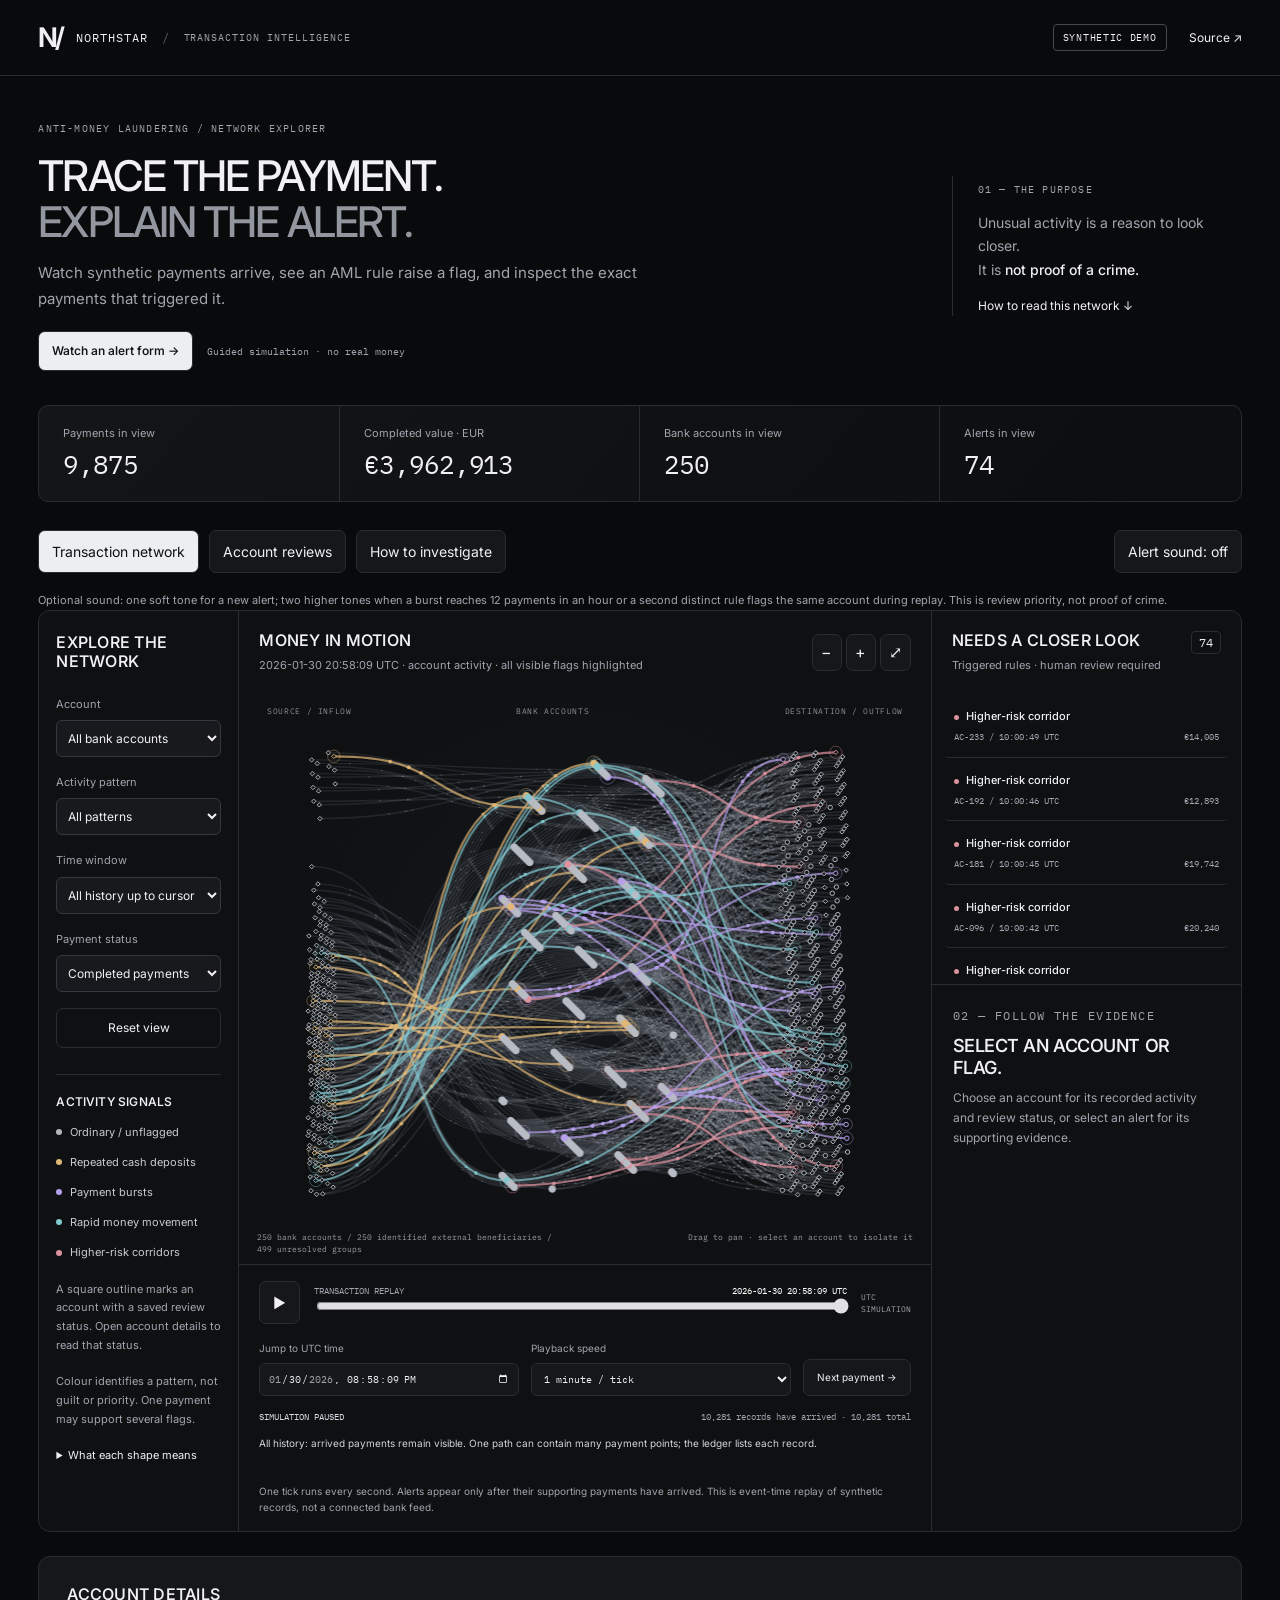
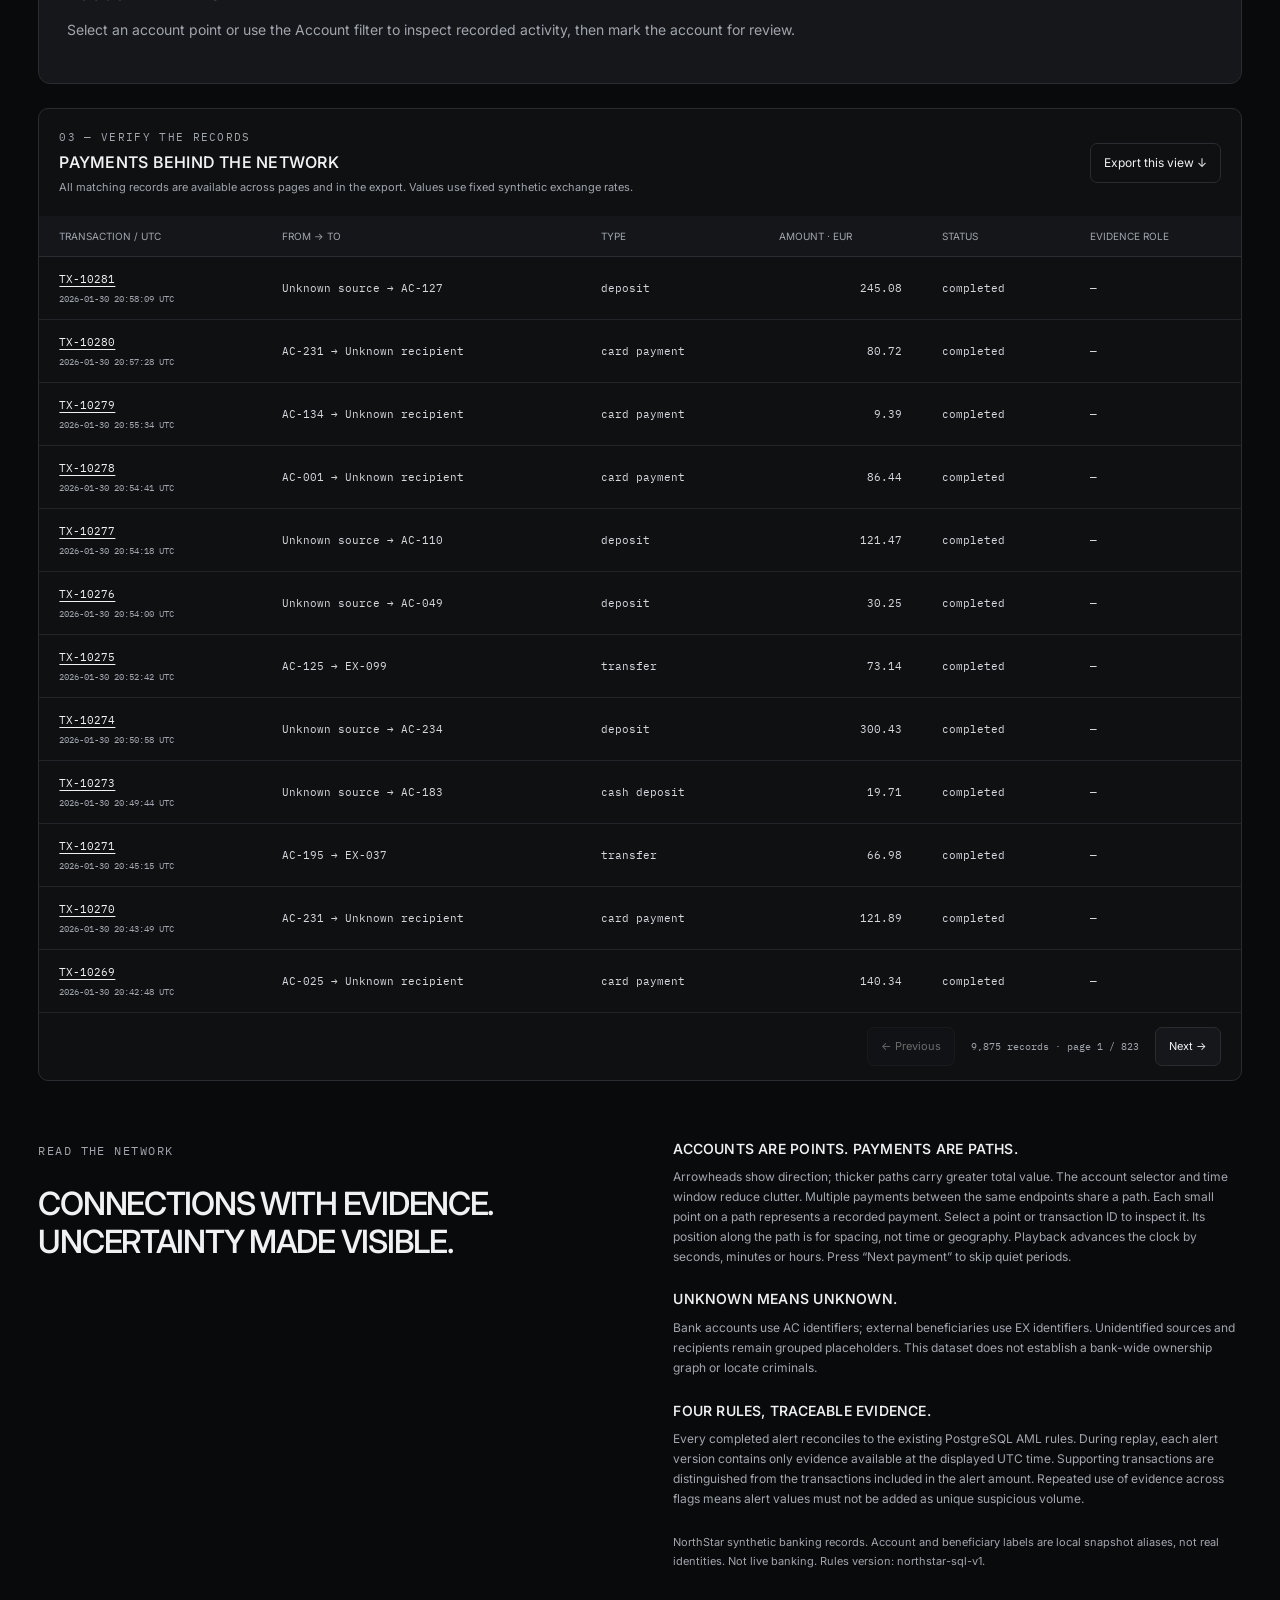
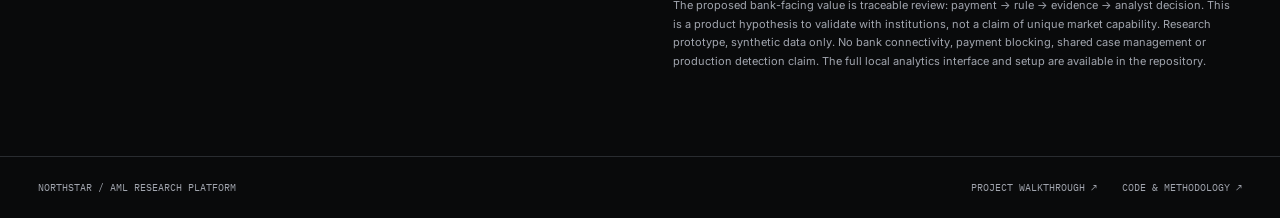
==== commit c4edb43e: "Publish account reviews, alert sounds and guided investigation story" ====
--- a/aml-network/index.html
+++ b/aml-network/index.html
@@ -1,17 +1,21 @@
 <!doctype html>
-<html lang="en"><head><meta charset="utf-8"><meta name="viewport" content="width=device-width,initial-scale=1"><meta name="theme-color" content="#090a0b"><meta name="description" content="Explore NorthStar's synthetic AML transaction network and trace each alert to its supporting payments."><title>NorthStar — Transaction Intelligence</title><link rel="stylesheet" href="network.css"><script src="network.js" defer></script></head>
+<html lang="en"><head><meta charset="utf-8"><meta name="viewport" content="width=device-width,initial-scale=1"><meta name="theme-color" content="#090a0b"><meta name="description" content="Explore NorthStar's synthetic AML transaction network and trace each alert to its supporting payments."><title>NorthStar — Transaction Intelligence</title><link rel="stylesheet" href="network.css"><script src="network.js" defer></script><script src="review.js" defer></script></head>
 <body><a class="skip" href="#workspace">Skip to transaction network</a>
 <header class="top"><a class="brand" href="https://nitinsinghdm.github.io/aml.html"><span class="brandmark">N/</span> NORTHSTAR <span class="divider">/</span> <span class="product">TRANSACTION INTELLIGENCE</span></a><div class="top-right"><span class="tag">SYNTHETIC DEMO</span><a href="https://github.com/nitinsinghdm/Enterprise-AML-Compliance-Platform">Source ↗</a></div></header>
 <div id="loading" role="status">Loading the recorded transaction network…</div>
 <div id="app" hidden>
 <section class="intro"><div><p class="eyebrow">ANTI-MONEY LAUNDERING / NETWORK EXPLORER</p><h1>Trace the payment.<br><span>Explain the alert.</span></h1><p class="lede">Watch synthetic payments arrive, see an AML rule raise a flag, and inspect the exact payments that triggered it.</p><div class="intro-actions"><button id="watch-demo">Watch an alert form →</button><span>Guided simulation · no real money</span></div></div><div class="intro-note"><span class="small-index">01 — THE PURPOSE</span><p>Unusual activity is a reason to look closer.<br>It is <strong>not proof of a crime.</strong></p><a href="#method">How to read this network ↓</a></div></section>
 <section class="metrics" aria-label="Selected view totals"><div><span>Payments in view</span><strong id="payment-count">—</strong></div><div><span>Completed value · EUR</span><strong id="payment-value">—</strong></div><div><span>Bank accounts in view</span><strong id="account-count">—</strong></div><div><span>Alerts in view</span><strong id="alert-count">—</strong></div></section>
+<nav class="view-nav" aria-label="Investigation views"><button data-view="network" aria-current="page">Transaction network</button><button data-view="review">Account reviews</button><button data-view="guide">How to investigate</button><button id="sound-toggle" aria-pressed="false">Alert sound: off</button></nav>
+<p id="sound-help" class="note">Optional sound: one soft tone for a new alert; two higher tones when a burst reaches 12 payments in an hour or a second distinct rule flags the same account during replay. This is review priority, not proof of crime.</p>
+<section id="review-page" class="review-page" hidden><h2>Account reviews</h2><p>Mark accounts for follow-up, record a short review note and return to the evidence. These are your browser’s demo annotations, not shared bank cases or findings of money laundering.</p><p id="storage-message" role="status"></p><label for="review-filter">Show review status</label><select id="review-filter"><option value="">All marked accounts</option><option value="watch">Watch</option><option value="review">Under review</option><option value="escalated">Escalated for review</option><option value="closed">Review closed</option></select><button id="export-reviews">Export review notes</button><div id="review-list"></div></section>
 <main class="workspace" id="workspace">
-<aside class="controls"><h2>Explore the network</h2><label for="account">Account</label><select id="account"><option value="">All bank accounts</option></select><label for="pattern">Activity pattern</label><select id="pattern"><option value="">All patterns</option></select><label for="window">Time window</label><select id="window"><option value="ALL">All history up to cursor</option><option value="3600">Last hour</option><option value="86400">Last 24 hours</option></select><label for="status">Payment status</label><select id="status"><option value="COMPLETED">Completed payments</option><option value="ALL">All recorded payments</option><option value="FAILED">Failed payments</option><option value="PENDING">Pending payments</option></select><button id="reset" class="secondary">Reset view</button><div class="legend"><h3>Activity signals</h3><div><i style="--signal:#b5b7bd"></i> Ordinary / unflagged</div><div><i style="--signal:#e0b777"></i> Repeated cash deposits</div><div><i style="--signal:#b7a0eb"></i> Payment bursts</div><div><i style="--signal:#83c7cf"></i> Rapid money movement</div><div><i style="--signal:#dc929f"></i> Higher-risk corridors</div></div><p class="note">Colour identifies a pattern, not guilt or priority. One payment may support several flags.</p><details><summary>What each shape means</summary><p>● Bank account<br>○ External beneficiary<br>◇ Unidentified counterparties</p><p>A diamond groups unresolved endpoints for one account and direction. It is not a known shared account.</p></details></aside>
-<section class="network-panel" aria-label="Transaction network"><div class="panel-heading"><div><h2>Money in motion</h2><p id="scope">Recorded payments · not a live bank feed</p></div><div class="zoom"><button id="zoom-out" aria-label="Zoom out">−</button><button id="zoom-in" aria-label="Zoom in">+</button><button id="fit" aria-label="Fit network">⤢</button></div></div><div class="canvas-wrap"><canvas id="network" tabindex="0" aria-label="Account network. Use the Account selector or alert buttons for keyboard-accessible exploration."></canvas><div class="canvas-label left">SOURCE / INFLOW</div><div class="canvas-label center">BANK ACCOUNTS</div><div class="canvas-label right">DESTINATION / OUTFLOW</div><div id="graph-empty" hidden>No payments match this view.</div><div id="tooltip" hidden></div><div class="canvas-footer"><span id="network-caption"></span><span>Drag to pan · select an account to isolate it</span></div></div><div class="timeline"><button id="play" aria-label="Play simulated transactions">▶</button><div><label for="day">TRANSACTION REPLAY <output id="day-label"></output></label><input id="day" type="range" min="0" step="1" aria-label="Replay cursor in seconds"></div><span class="recorded">UTC<br>SIMULATION</span></div><div class="replay-controls"><label for="jump">Jump to UTC time<input id="jump" type="datetime-local" step="1"></label><label for="speed">Playback speed<select id="speed"><option value="1">1 second / tick</option><option value="60" selected>1 minute / tick</option><option value="3600">1 hour / tick</option></select></label><button id="next-event">Next payment →</button></div><div class="stream-status"><span id="replay-state">SIMULATION PAUSED</span><span id="stream-summary"></span></div><p id="alert-announcement" class="timeline-note" aria-live="polite"></p><p class="timeline-note">One tick runs every second. Alerts appear only after their supporting payments have arrived. This is event-time replay of synthetic records, not a connected bank feed.</p></section>
+<aside class="controls"><h2>Explore the network</h2><label for="account">Account</label><select id="account"><option value="">All bank accounts</option></select><label for="pattern">Activity pattern</label><select id="pattern"><option value="">All patterns</option></select><label for="window">Time window</label><select id="window"><option value="ALL">All history up to cursor</option><option value="3600">Last hour</option><option value="86400">Last 24 hours</option></select><label for="status">Payment status</label><select id="status"><option value="COMPLETED">Completed payments</option><option value="ALL">All recorded payments</option><option value="FAILED">Failed payments</option><option value="PENDING">Pending payments</option></select><button id="reset" class="secondary">Reset view</button><div class="legend"><h3>Activity signals</h3><div><i style="--signal:#b5b7bd"></i> Ordinary / unflagged</div><div><i style="--signal:#e0b777"></i> Repeated cash deposits</div><div><i style="--signal:#b7a0eb"></i> Payment bursts</div><div><i style="--signal:#83c7cf"></i> Rapid money movement</div><div><i style="--signal:#dc929f"></i> Higher-risk corridors</div></div><p class="note">A square outline marks an account with a saved review status. Open account details to read that status.</p><p class="note">Colour identifies a pattern, not guilt or priority. One payment may support several flags.</p><details><summary>What each shape means</summary><p>● Bank account<br>○ External beneficiary<br>◇ Unidentified counterparties</p><p>A diamond groups unresolved endpoints for one account and direction. It is not a known shared account.</p></details></aside>
+<section class="network-panel" aria-label="Transaction network"><div class="panel-heading"><div><h2>Money in motion</h2><p id="scope">Recorded payments · not a live bank feed</p></div><div class="zoom"><button id="zoom-out" aria-label="Zoom out">−</button><button id="zoom-in" aria-label="Zoom in">+</button><button id="fit" aria-label="Fit network">⤢</button></div></div><div class="canvas-wrap"><canvas id="network" tabindex="0" aria-label="Account network. Use the Account selector or alert buttons for keyboard-accessible exploration."></canvas><div class="canvas-label left">SOURCE / INFLOW</div><div class="canvas-label center">BANK ACCOUNTS</div><div class="canvas-label right">DESTINATION / OUTFLOW</div><div id="graph-empty" hidden>No payments match this view.</div><div id="tooltip" hidden></div><div class="canvas-footer"><span id="network-caption"></span><span>Drag to pan · select an account to isolate it</span></div></div><div class="timeline"><button id="play" aria-label="Play simulated transactions">▶</button><div><label for="day">TRANSACTION REPLAY <output id="day-label"></output></label><input id="day" type="range" min="0" step="1" aria-label="Replay cursor in seconds"></div><span class="recorded">UTC<br>SIMULATION</span></div><div class="replay-controls"><label for="jump">Jump to UTC time<input id="jump" type="datetime-local" step="1"></label><label for="speed">Playback speed<select id="speed"><option value="1">1 second / tick</option><option value="60" selected>1 minute / tick</option><option value="3600">1 hour / tick</option></select></label><button id="next-event">Next payment →</button></div><div class="stream-status"><span id="replay-state">SIMULATION PAUSED</span><span id="stream-summary"></span></div><p id="replay-explainer" class="timeline-note" aria-live="polite"></p><p id="alert-announcement" class="timeline-note" aria-live="polite"></p><p class="timeline-note">One tick runs every second. Alerts appear only after their supporting payments have arrived. This is event-time replay of synthetic records, not a connected bank feed.</p></section>
 <aside class="review"><div class="panel-heading"><div><h2>Needs a closer look</h2><p>Triggered rules · human review required</p></div><span id="queue-count" class="queue-count"></span></div><div id="alerts" class="alert-list" aria-label="Alert queue"></div><section id="inspector" aria-live="polite"><p class="eyebrow">02 — FOLLOW THE EVIDENCE</p><h3>Select a flag.</h3><p>The network will isolate the account and highlight the supporting payments. The exact rule and review questions appear here.</p></section></aside>
-</main>
+</main><section id="account-details" class="account-details"><h2>Account details</h2><p>Select an account point or choose an account from the filter to inspect its recorded activity and mark it for review.</p></section>
 <section class="ledger"><div class="panel-heading"><div><p class="eyebrow">03 — VERIFY THE RECORDS</p><h2 id="ledger-title">Payments behind the network</h2><p id="ledger-note">Amounts are converted to euros using fixed synthetic exchange rates.</p></div><button id="download" class="secondary">Export this view ↓</button></div><div class="table-scroll"><table><thead><tr><th>Transaction / UTC</th><th>From → To</th><th>Type</th><th>Amount · EUR</th><th>Status</th><th>Evidence role</th></tr></thead><tbody id="transactions"></tbody></table></div><div class="pager"><button id="previous">← Previous</button><span id="page-count"></span><button id="next">Next →</button></div></section>
+<section id="investigation-guide" class="review-page" hidden><h2>Investigate a pattern, not a person</h2><ol><li><strong>Observe the activity.</strong> Each dot is a payment record. Multiple payments between the same endpoints share one line. The line is not a count of transactions.</li><li><strong>Read the clock and time window.</strong> The last-hour view removes older payments as the replay clock advances. A falling count does not mean payments were deleted, money vanished or an account was cleared. Choose all history to keep arrived records visible.</li><li><strong>Inspect the alert.</strong> A rule identifies a pattern worth reviewing. Select its card to see counted payments, supporting context and the trigger time.</li><li><strong>Inspect the account.</strong> Review incoming/outgoing totals, recorded counterparties and rule explanations. Missing owner details and unknown counterparties are explicitly shown as unavailable.</li><li><strong>Record a review status.</strong> Use Watch, Under review, Escalated for review or Review closed. A closed review is not a finding that activity is safe. Add a note explaining your reasoning.</li><li><strong>Follow up through authorised processes.</strong> A real institution needs verified records, an analyst workflow and appropriate access controls. This demo does not file reports or block money.</li></ol><h3>What sound means</h3><p>Enable sound yourself. A new alert during forward replay plays a soft tone. If a burst reaches 12 payments within an hour or an account gains a second distinct rule, two higher tones signal additional review priority. Rewinding, filtering and selecting accounts do not sound an alarm. The visual announcement always remains available. Priorities here are a transparent demo policy, not a validated risk model.</p><h3>About review notes</h3><p>Marks and notes are stored for this synthetic dataset in this browser where storage is available. They are not synced, authenticated or an audit trail. Do not enter real personal or financial information. Export notes if you need a copy.</p></section>
 <section id="method" class="method"><div><p class="eyebrow">READ THE NETWORK</p><h2>Connections with evidence.<br>Uncertainty made visible.</h2></div><div><h3>Accounts are points. Payments are paths.</h3><p>Arrowheads show direction; thicker paths carry greater total value. The account selector and time window reduce clutter. Multiple payments between the same endpoints share a path. Each small point on a path represents a recorded payment. Select a point or transaction ID to inspect it. Its position along the path is for spacing, not time or geography. Playback advances the clock by seconds, minutes or hours. Press “Next payment” to skip quiet periods.</p><h3>Unknown means unknown.</h3><p>Bank accounts use AC identifiers; external beneficiaries use EX identifiers. Unidentified sources and recipients remain grouped placeholders. This dataset does not establish a bank-wide ownership graph or locate criminals.</p><h3>Four rules, traceable evidence.</h3><p>Every completed alert reconciles to the existing PostgreSQL AML rules. During replay, each alert version contains only evidence available at the displayed UTC time. Supporting transactions are distinguished from the transactions included in the alert amount. Repeated use of evidence across flags means alert values must not be added as unique suspicious volume.</p><p class="note" id="provenance"></p><p class="note">The proposed bank-facing value is traceable review: payment → rule → evidence → analyst decision. This is a product hypothesis to validate with institutions, not a claim of unique market capability. Research prototype, synthetic data only. No bank connectivity, payment blocking, shared case management or production detection claim. The full local analytics interface and setup are available in the repository.</p></div></section>
 <footer><span>NORTHSTAR / AML RESEARCH PLATFORM</span><a href="https://nitinsinghdm.github.io/aml.html">Project walkthrough ↗</a><a href="https://github.com/nitinsinghdm/Enterprise-AML-Compliance-Platform">Code & methodology ↗</a></footer>
 </div></body></html>
--- a/aml-network/network.css
+++ b/aml-network/network.css
@@ -24,3 +24,6 @@
 .replay-controls{display:flex;gap:12px;align-items:flex-end;padding:0 20px 14px}.replay-controls label{flex:1;min-width:0;font-size:10px;color:var(--muted)}.replay-controls input,.replay-controls select{display:block;margin-top:6px;width:100%;border:1px solid var(--line);background:var(--raised);color:var(--text);padding:8px;border-radius:6px;font:10px var(--mono)}.replay-controls button{font-size:10px}
 .stream-status{display:flex;justify-content:space-between;gap:12px;padding:0 20px 12px;font:9px/1.5 var(--mono);color:var(--muted)}#replay-state{color:#d6dae1}#alert-announcement:not(:empty){color:var(--amber);border-left:2px solid var(--amber);margin:0 20px 12px;padding:4px 10px}.alert-card[aria-pressed=true]{color:var(--text)}
 @media(max-width:650px){.intro-actions{flex-wrap:wrap}.replay-controls{flex-wrap:wrap;padding-inline:12px}.replay-controls label{flex-basis:45%}.stream-status{flex-direction:column;padding-inline:12px}.timeline label{flex-wrap:wrap}.metrics strong{font-size:20px}.canvas-wrap{height:400px}}
+.view-nav{display:flex;flex-wrap:wrap;gap:10px;margin:28px 0 10px}.view-nav [aria-current=page]{background:#eceef1;color:#111}.view-nav #sound-toggle{margin-left:auto}.review-page,.account-details{border:1px solid var(--line);border-radius:12px;padding:28px;margin:24px 0;background:var(--raised)}.review-page>p,.account-details>p{max-width:900px;color:var(--muted)}.account-facts{display:grid;grid-template-columns:repeat(4,minmax(0,1fr));gap:16px;margin:22px 0}.account-facts dt{font-size:12px;color:var(--muted)}.account-facts dd{font:18px var(--mono);margin:6px 0;overflow-wrap:anywhere}.review-status{display:flex;flex-wrap:wrap;gap:16px;border:1px solid var(--line);padding:16px;margin:20px 0}.review-status label{display:flex;gap:8px;align-items:center;font-size:13px}.review-status input{width:auto;accent-color:#e0b777}.account-details textarea{display:block;width:100%;max-width:780px;min-height:90px;margin:10px 0;background:#101214;color:var(--text);border:1px solid var(--line);border-radius:6px;padding:12px;font:14px/1.5 var(--sans,sans-serif)}.account-details label{font-size:13px}.review-item{border-top:1px solid var(--line);padding:18px 0;display:flex;flex-wrap:wrap;align-items:center;gap:16px}.review-item p{flex-basis:100%;margin:0;white-space:pre-wrap;overflow-wrap:anywhere}.review-page li{margin:18px 0;line-height:1.7}.review-page select{margin:12px;max-width:230px}.account-details .note{margin:12px 0}.review-page[hidden],.account-details[hidden],.workspace[hidden],.ledger[hidden],.method[hidden]{display:none!important}#replay-explainer{color:#d1d5dc;line-height:1.6}#review-list:empty:after{content:'No accounts match this review status.';display:block;padding:24px 0;color:var(--muted)}
+@media(max-width:650px){.account-facts{grid-template-columns:repeat(2,minmax(0,1fr))}.view-nav #sound-toggle{margin-left:0}.review-page,.account-details{padding:18px}.review-status{flex-direction:column}.view-nav button{font-size:12px}}
+.view-nav,#sound-help{margin-left:3vw;margin-right:3vw}.review-page,.account-details{margin-left:3vw;margin-right:3vw}.account-details>p,.review-page>p{margin:14px 0}.account-details dd{font-size:15px;line-height:1.5}.account-details h3{margin-top:18px}
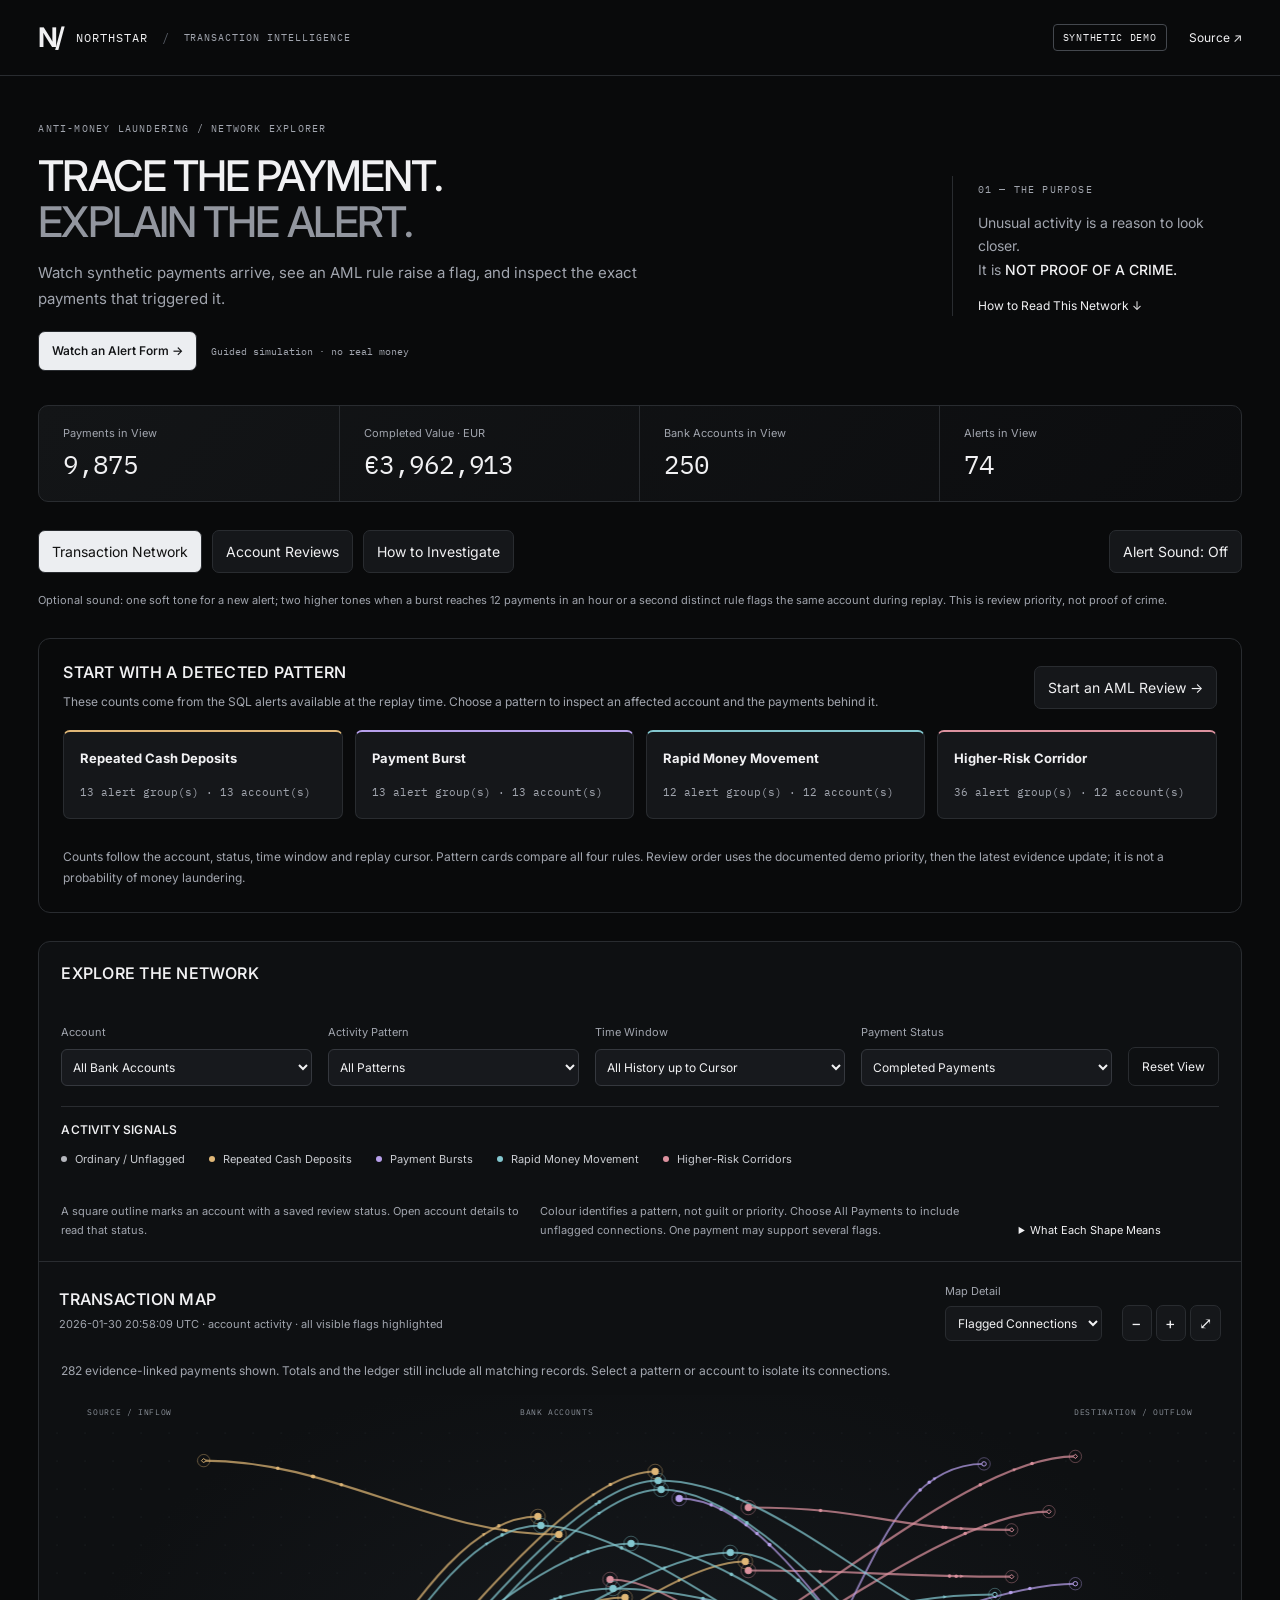
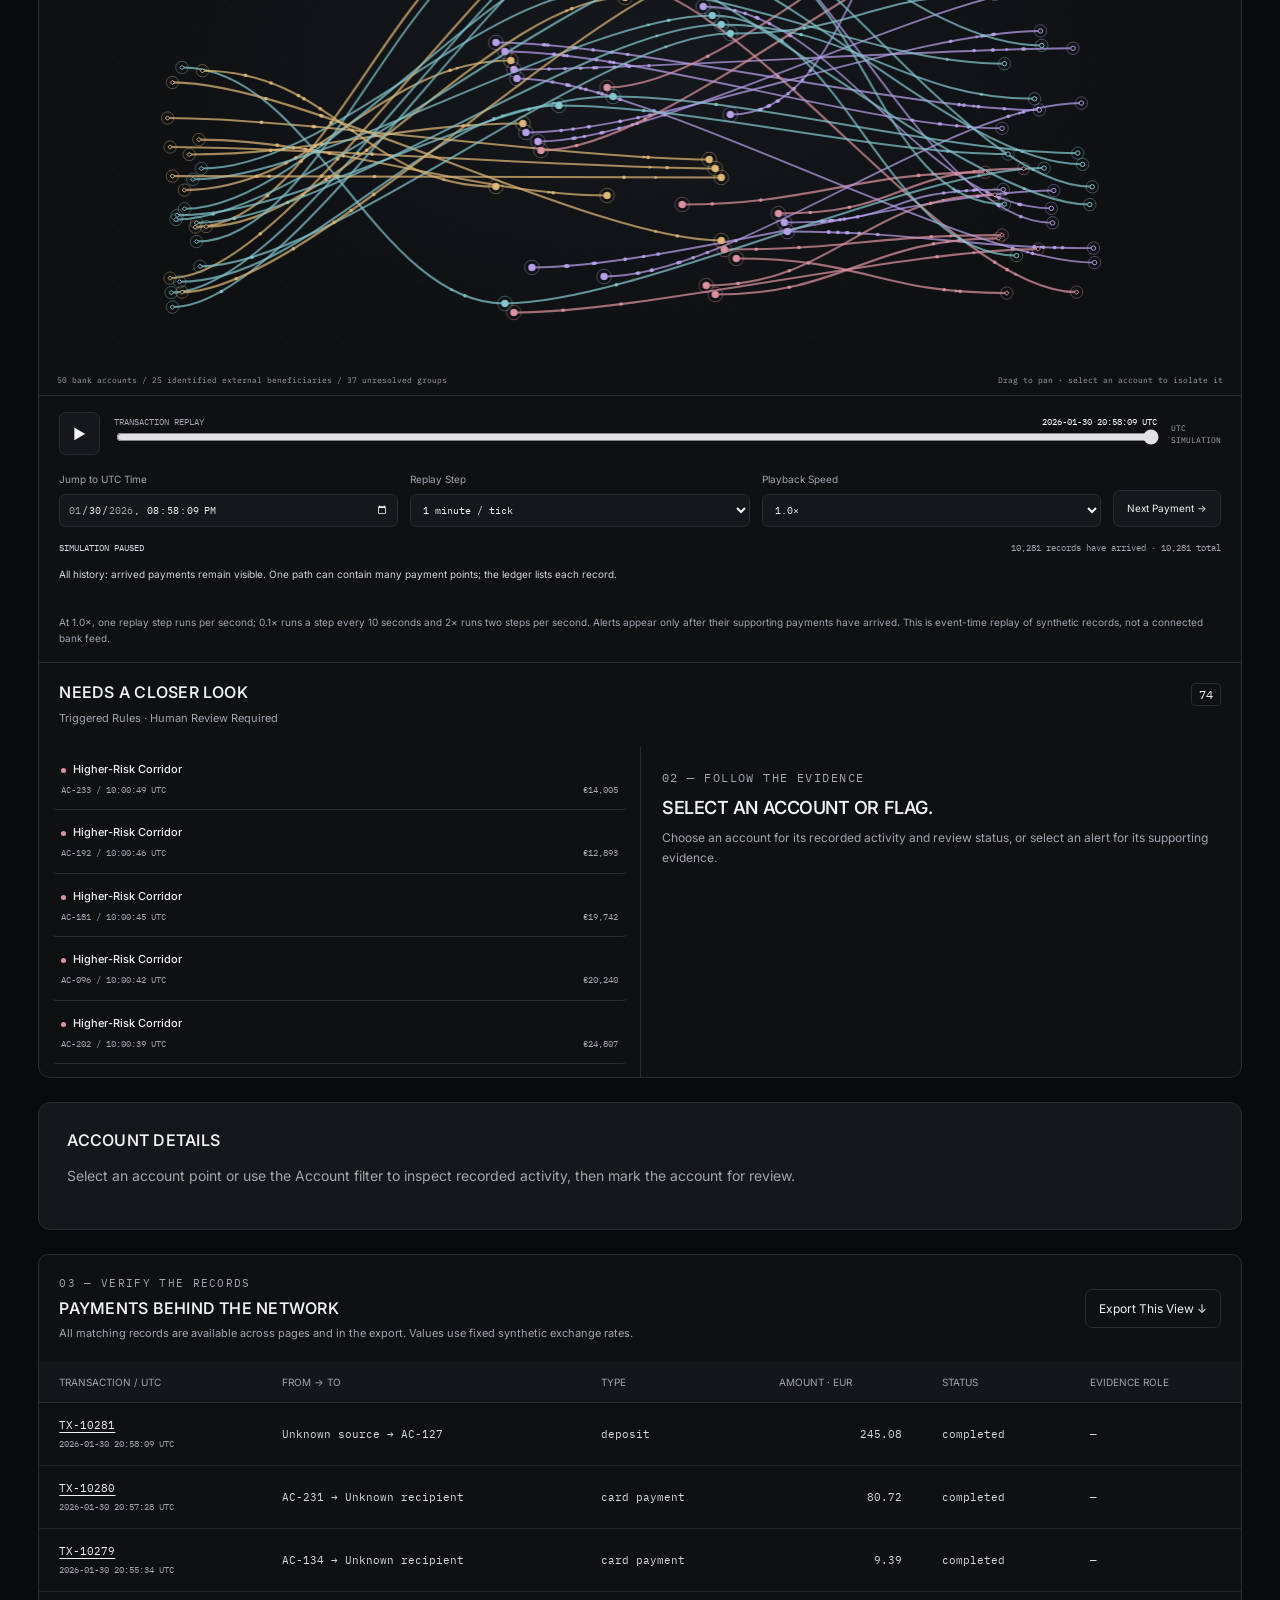
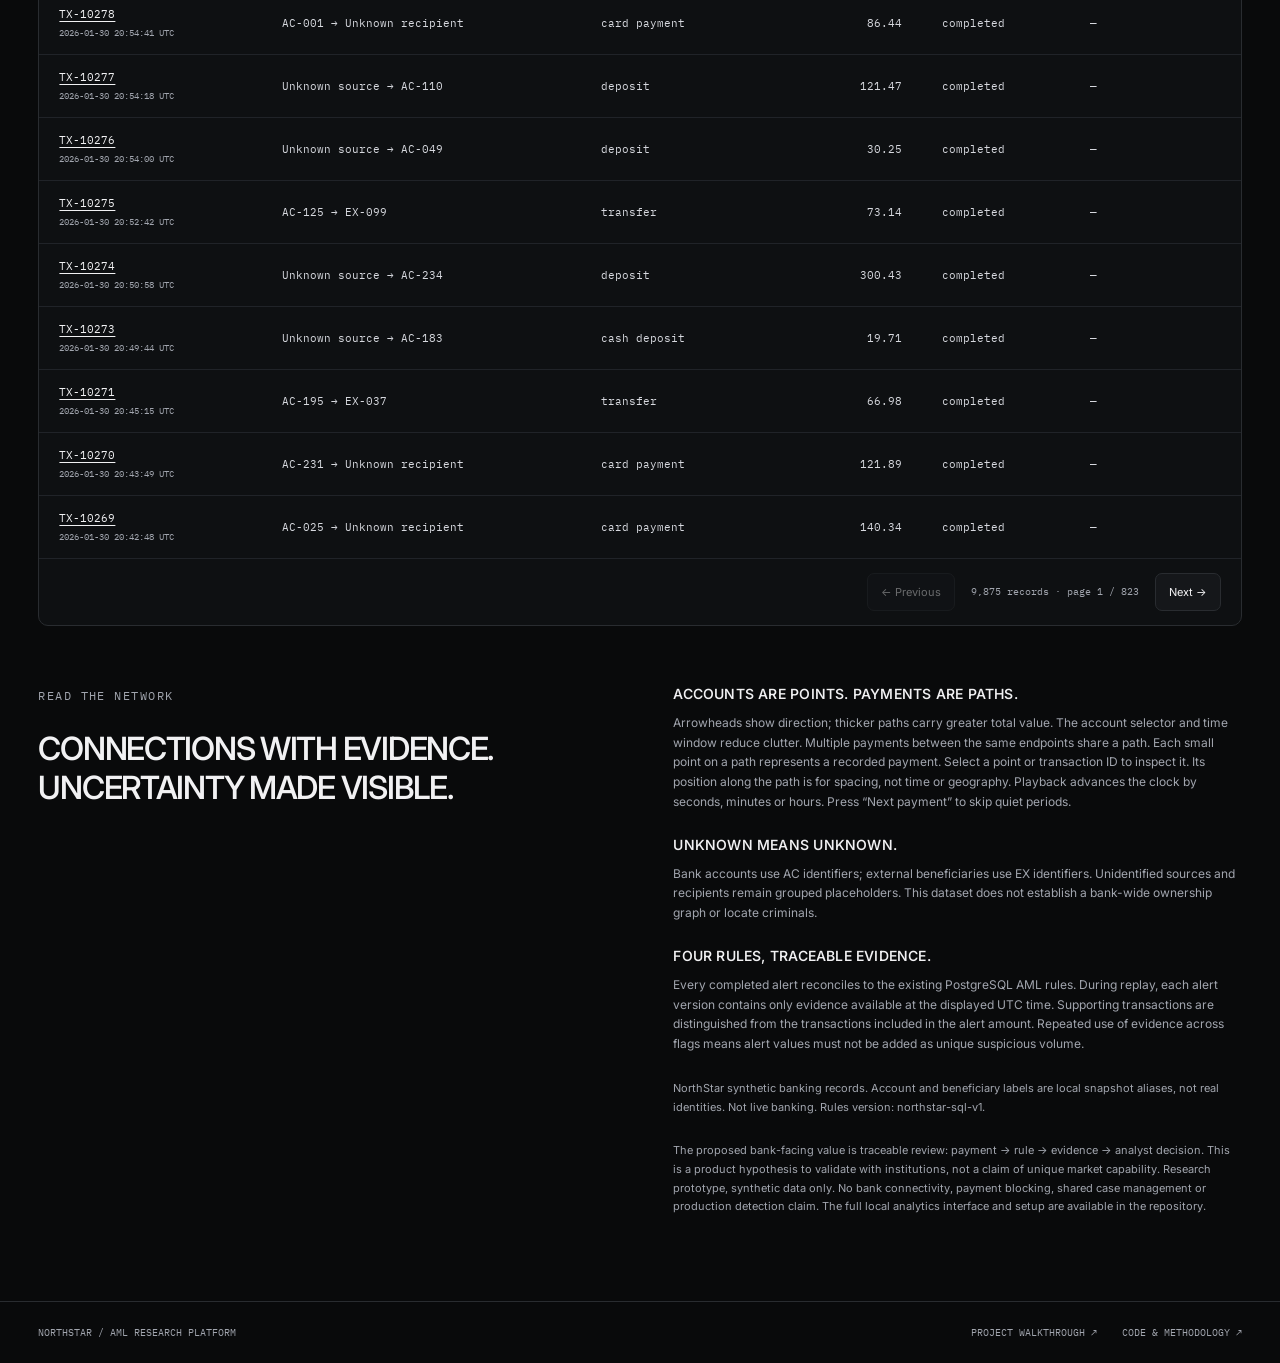
==== commit 322e23ef: "Publish focused AML map, pattern cards and adjustable replay rates" ====
--- a/aml-network/index.html
+++ b/aml-network/index.html
@@ -4,18 +4,19 @@
 <header class="top"><a class="brand" href="https://nitinsinghdm.github.io/aml.html"><span class="brandmark">N/</span> NORTHSTAR <span class="divider">/</span> <span class="product">TRANSACTION INTELLIGENCE</span></a><div class="top-right"><span class="tag">SYNTHETIC DEMO</span><a href="https://github.com/nitinsinghdm/Enterprise-AML-Compliance-Platform">Source ↗</a></div></header>
 <div id="loading" role="status">Loading the recorded transaction network…</div>
 <div id="app" hidden>
-<section class="intro"><div><p class="eyebrow">ANTI-MONEY LAUNDERING / NETWORK EXPLORER</p><h1>Trace the payment.<br><span>Explain the alert.</span></h1><p class="lede">Watch synthetic payments arrive, see an AML rule raise a flag, and inspect the exact payments that triggered it.</p><div class="intro-actions"><button id="watch-demo">Watch an alert form →</button><span>Guided simulation · no real money</span></div></div><div class="intro-note"><span class="small-index">01 — THE PURPOSE</span><p>Unusual activity is a reason to look closer.<br>It is <strong>not proof of a crime.</strong></p><a href="#method">How to read this network ↓</a></div></section>
-<section class="metrics" aria-label="Selected view totals"><div><span>Payments in view</span><strong id="payment-count">—</strong></div><div><span>Completed value · EUR</span><strong id="payment-value">—</strong></div><div><span>Bank accounts in view</span><strong id="account-count">—</strong></div><div><span>Alerts in view</span><strong id="alert-count">—</strong></div></section>
-<nav class="view-nav" aria-label="Investigation views"><button data-view="network" aria-current="page">Transaction network</button><button data-view="review">Account reviews</button><button data-view="guide">How to investigate</button><button id="sound-toggle" aria-pressed="false">Alert sound: off</button></nav>
+<section class="intro"><div><p class="eyebrow">ANTI-MONEY LAUNDERING / NETWORK EXPLORER</p><h1>Trace the payment.<br><span>Explain the alert.</span></h1><p class="lede">Watch synthetic payments arrive, see an AML rule raise a flag, and inspect the exact payments that triggered it.</p><div class="intro-actions"><button id="watch-demo">Watch an Alert Form →</button><span>Guided simulation · no real money</span></div></div><div class="intro-note"><span class="small-index">01 — THE PURPOSE</span><p>Unusual activity is a reason to look closer.<br>It is <strong>NOT PROOF OF A CRIME.</strong></p><a href="#method">How to Read This Network ↓</a></div></section>
+<section class="metrics" aria-label="Selected view totals"><div><span>Payments in View</span><strong id="payment-count">—</strong></div><div><span>Completed Value · EUR</span><strong id="payment-value">—</strong></div><div><span>Bank Accounts in View</span><strong id="account-count">—</strong></div><div><span>Alerts in View</span><strong id="alert-count">—</strong></div></section>
+<nav class="view-nav" aria-label="Investigation views"><button data-view="network" aria-current="page">Transaction Network</button><button data-view="review">Account Reviews</button><button data-view="guide">How to Investigate</button><button id="sound-toggle" aria-pressed="false">Alert Sound: Off</button></nav>
 <p id="sound-help" class="note">Optional sound: one soft tone for a new alert; two higher tones when a burst reaches 12 payments in an hour or a second distinct rule flags the same account during replay. This is review priority, not proof of crime.</p>
-<section id="review-page" class="review-page" hidden><h2>Account reviews</h2><p>Mark accounts for follow-up, record a short review note and return to the evidence. These are your browser’s demo annotations, not shared bank cases or findings of money laundering.</p><p id="storage-message" role="status"></p><label for="review-filter">Show review status</label><select id="review-filter"><option value="">All marked accounts</option><option value="watch">Watch</option><option value="review">Under review</option><option value="escalated">Escalated for review</option><option value="closed">Review closed</option></select><button id="export-reviews">Export review notes</button><div id="review-list"></div></section>
+<section id="review-page" class="review-page" hidden><h2>Account Reviews</h2><p>Mark accounts for follow-up, record a short review note and return to the evidence. These are your browser’s demo annotations, not shared bank cases or findings of money laundering.</p><p id="storage-message" role="status"></p><label for="review-filter">Show Review Status</label><select id="review-filter"><option value="">All Marked Accounts</option><option value="watch">Watch</option><option value="review">Under Review</option><option value="escalated">Escalated for Review</option><option value="closed">Review Closed</option></select><button id="export-reviews">Export Review Notes</button><div id="review-list"></div></section>
+<section id="pattern-overview" class="pattern-overview"><div><h2>Start with a detected pattern</h2><p>These counts come from the SQL alerts available at the replay time. Choose a pattern to inspect an affected account and the payments behind it.</p></div><button id="start-review">Start an AML Review →</button><div id="pattern-cards" class="pattern-cards"></div><p id="pattern-summary" class="note"></p></section>
 <main class="workspace" id="workspace">
-<aside class="controls"><h2>Explore the network</h2><label for="account">Account</label><select id="account"><option value="">All bank accounts</option></select><label for="pattern">Activity pattern</label><select id="pattern"><option value="">All patterns</option></select><label for="window">Time window</label><select id="window"><option value="ALL">All history up to cursor</option><option value="3600">Last hour</option><option value="86400">Last 24 hours</option></select><label for="status">Payment status</label><select id="status"><option value="COMPLETED">Completed payments</option><option value="ALL">All recorded payments</option><option value="FAILED">Failed payments</option><option value="PENDING">Pending payments</option></select><button id="reset" class="secondary">Reset view</button><div class="legend"><h3>Activity signals</h3><div><i style="--signal:#b5b7bd"></i> Ordinary / unflagged</div><div><i style="--signal:#e0b777"></i> Repeated cash deposits</div><div><i style="--signal:#b7a0eb"></i> Payment bursts</div><div><i style="--signal:#83c7cf"></i> Rapid money movement</div><div><i style="--signal:#dc929f"></i> Higher-risk corridors</div></div><p class="note">A square outline marks an account with a saved review status. Open account details to read that status.</p><p class="note">Colour identifies a pattern, not guilt or priority. One payment may support several flags.</p><details><summary>What each shape means</summary><p>● Bank account<br>○ External beneficiary<br>◇ Unidentified counterparties</p><p>A diamond groups unresolved endpoints for one account and direction. It is not a known shared account.</p></details></aside>
-<section class="network-panel" aria-label="Transaction network"><div class="panel-heading"><div><h2>Money in motion</h2><p id="scope">Recorded payments · not a live bank feed</p></div><div class="zoom"><button id="zoom-out" aria-label="Zoom out">−</button><button id="zoom-in" aria-label="Zoom in">+</button><button id="fit" aria-label="Fit network">⤢</button></div></div><div class="canvas-wrap"><canvas id="network" tabindex="0" aria-label="Account network. Use the Account selector or alert buttons for keyboard-accessible exploration."></canvas><div class="canvas-label left">SOURCE / INFLOW</div><div class="canvas-label center">BANK ACCOUNTS</div><div class="canvas-label right">DESTINATION / OUTFLOW</div><div id="graph-empty" hidden>No payments match this view.</div><div id="tooltip" hidden></div><div class="canvas-footer"><span id="network-caption"></span><span>Drag to pan · select an account to isolate it</span></div></div><div class="timeline"><button id="play" aria-label="Play simulated transactions">▶</button><div><label for="day">TRANSACTION REPLAY <output id="day-label"></output></label><input id="day" type="range" min="0" step="1" aria-label="Replay cursor in seconds"></div><span class="recorded">UTC<br>SIMULATION</span></div><div class="replay-controls"><label for="jump">Jump to UTC time<input id="jump" type="datetime-local" step="1"></label><label for="speed">Playback speed<select id="speed"><option value="1">1 second / tick</option><option value="60" selected>1 minute / tick</option><option value="3600">1 hour / tick</option></select></label><button id="next-event">Next payment →</button></div><div class="stream-status"><span id="replay-state">SIMULATION PAUSED</span><span id="stream-summary"></span></div><p id="replay-explainer" class="timeline-note" aria-live="polite"></p><p id="alert-announcement" class="timeline-note" aria-live="polite"></p><p class="timeline-note">One tick runs every second. Alerts appear only after their supporting payments have arrived. This is event-time replay of synthetic records, not a connected bank feed.</p></section>
-<aside class="review"><div class="panel-heading"><div><h2>Needs a closer look</h2><p>Triggered rules · human review required</p></div><span id="queue-count" class="queue-count"></span></div><div id="alerts" class="alert-list" aria-label="Alert queue"></div><section id="inspector" aria-live="polite"><p class="eyebrow">02 — FOLLOW THE EVIDENCE</p><h3>Select a flag.</h3><p>The network will isolate the account and highlight the supporting payments. The exact rule and review questions appear here.</p></section></aside>
+<aside class="controls"><h2>Explore the network</h2><div class="filter-field"><label for="account">Account</label><select id="account"><option value="">All Bank Accounts</option></select></div><div class="filter-field"><label for="pattern">Activity Pattern</label><select id="pattern"><option value="">All Patterns</option></select></div><div class="filter-field"><label for="window">Time Window</label><select id="window"><option value="ALL">All History up to Cursor</option><option value="3600">Last Hour</option><option value="86400">Last 24 Hours</option></select></div><div class="filter-field"><label for="status">Payment Status</label><select id="status"><option value="COMPLETED">Completed Payments</option><option value="ALL">All Recorded Payments</option><option value="FAILED">Failed Payments</option><option value="PENDING">Pending Payments</option></select></div><button id="reset" class="secondary">Reset View</button><div class="legend"><h3>Activity signals</h3><div><i style="--signal:#b5b7bd"></i> Ordinary / Unflagged</div><div><i style="--signal:#e0b777"></i> Repeated Cash Deposits</div><div><i style="--signal:#b7a0eb"></i> Payment Bursts</div><div><i style="--signal:#83c7cf"></i> Rapid Money Movement</div><div><i style="--signal:#dc929f"></i> Higher-Risk Corridors</div></div><p class="note">A square outline marks an account with a saved review status. Open account details to read that status.</p><p class="note">Colour identifies a pattern, not guilt or priority. Choose All Payments to include unflagged connections. One payment may support several flags.</p><details><summary>What Each Shape Means</summary><p>● Bank account<br>○ External beneficiary<br>◇ Unidentified counterparties</p><p>A diamond groups unresolved endpoints for one account and direction. It is not a known shared account.</p></details></aside>
+<section class="network-panel" aria-label="Transaction network"><div class="panel-heading"><div><h2>Transaction Map</h2><p id="scope">Recorded payments · not a live bank feed</p></div><div class="map-controls"><label for="map-mode">Map Detail<select id="map-mode"><option value="flagged">Flagged Connections</option><option value="all">All Payments</option></select></label><div class="zoom"><button id="zoom-out" aria-label="Zoom out">−</button><button id="zoom-in" aria-label="Zoom in">+</button><button id="fit" aria-label="Fit network">⤢</button></div></div></div><p id="map-explanation" class="map-explanation"></p><div class="canvas-wrap"><canvas id="network" tabindex="0" aria-label="Account network. Use the Account selector or alert buttons for keyboard-accessible exploration."></canvas><div class="canvas-label left">SOURCE / INFLOW</div><div class="canvas-label center">BANK ACCOUNTS</div><div class="canvas-label right">DESTINATION / OUTFLOW</div><div id="graph-empty" hidden>No payments match this view.</div><div id="tooltip" hidden></div><div class="canvas-footer"><span id="network-caption"></span><span>Drag to pan · select an account to isolate it</span></div></div><div class="timeline"><button id="play" aria-label="Play simulated transactions">▶</button><div><label for="day">TRANSACTION REPLAY <output id="day-label"></output></label><input id="day" type="range" min="0" step="1" aria-label="Replay cursor in seconds"></div><span class="recorded">UTC<br>SIMULATION</span></div><div class="replay-controls"><label for="jump">Jump to UTC Time<input id="jump" type="datetime-local" step="1"></label><label for="speed">Replay Step<select id="speed"><option value="1">1 second / tick</option><option value="60" selected>1 minute / tick</option><option value="3600">1 hour / tick</option></select></label><label for="playback-rate">Playback Speed<select id="playback-rate"><option value="0.1">0.1×</option><option value="0.5">0.5×</option><option value="1" selected>1.0×</option><option value="1.5">1.5×</option><option value="2">2×</option></select></label><button id="next-event">Next Payment →</button></div><div class="stream-status"><span id="replay-state">SIMULATION PAUSED</span><span id="stream-summary"></span></div><p id="replay-explainer" class="timeline-note" aria-live="polite"></p><p id="alert-announcement" class="timeline-note" aria-live="polite"></p><p class="timeline-note">At 1.0×, one replay step runs per second; 0.1× runs a step every 10 seconds and 2× runs two steps per second. Alerts appear only after their supporting payments have arrived. This is event-time replay of synthetic records, not a connected bank feed.</p></section>
+<aside class="review"><div class="panel-heading"><div><h2>Needs a closer look</h2><p>Triggered Rules · Human Review Required</p></div><span id="queue-count" class="queue-count"></span></div><div id="alerts" class="alert-list" aria-label="Alert queue"></div><section id="inspector" aria-live="polite"><p class="eyebrow">02 — FOLLOW THE EVIDENCE</p><h3>Select a flag.</h3><p>The network will isolate the account and highlight the supporting payments. The exact rule and review questions appear here.</p></section></aside>
 </main><section id="account-details" class="account-details"><h2>Account details</h2><p>Select an account point or choose an account from the filter to inspect its recorded activity and mark it for review.</p></section>
-<section class="ledger"><div class="panel-heading"><div><p class="eyebrow">03 — VERIFY THE RECORDS</p><h2 id="ledger-title">Payments behind the network</h2><p id="ledger-note">Amounts are converted to euros using fixed synthetic exchange rates.</p></div><button id="download" class="secondary">Export this view ↓</button></div><div class="table-scroll"><table><thead><tr><th>Transaction / UTC</th><th>From → To</th><th>Type</th><th>Amount · EUR</th><th>Status</th><th>Evidence role</th></tr></thead><tbody id="transactions"></tbody></table></div><div class="pager"><button id="previous">← Previous</button><span id="page-count"></span><button id="next">Next →</button></div></section>
+<section class="ledger"><div class="panel-heading"><div><p class="eyebrow">03 — VERIFY THE RECORDS</p><h2 id="ledger-title">Payments behind the network</h2><p id="ledger-note">Amounts are converted to euros using fixed synthetic exchange rates.</p></div><button id="download" class="secondary">Export This View ↓</button></div><div class="table-scroll"><table><thead><tr><th>Transaction / UTC</th><th>From → To</th><th>Type</th><th>Amount · EUR</th><th>Status</th><th>Evidence role</th></tr></thead><tbody id="transactions"></tbody></table></div><div class="pager"><button id="previous">← Previous</button><span id="page-count"></span><button id="next">Next →</button></div></section>
 <section id="investigation-guide" class="review-page" hidden><h2>Investigate a pattern, not a person</h2><ol><li><strong>Observe the activity.</strong> Each dot is a payment record. Multiple payments between the same endpoints share one line. The line is not a count of transactions.</li><li><strong>Read the clock and time window.</strong> The last-hour view removes older payments as the replay clock advances. A falling count does not mean payments were deleted, money vanished or an account was cleared. Choose all history to keep arrived records visible.</li><li><strong>Inspect the alert.</strong> A rule identifies a pattern worth reviewing. Select its card to see counted payments, supporting context and the trigger time.</li><li><strong>Inspect the account.</strong> Review incoming/outgoing totals, recorded counterparties and rule explanations. Missing owner details and unknown counterparties are explicitly shown as unavailable.</li><li><strong>Record a review status.</strong> Use Watch, Under review, Escalated for review or Review closed. A closed review is not a finding that activity is safe. Add a note explaining your reasoning.</li><li><strong>Follow up through authorised processes.</strong> A real institution needs verified records, an analyst workflow and appropriate access controls. This demo does not file reports or block money.</li></ol><h3>What sound means</h3><p>Enable sound yourself. A new alert during forward replay plays a soft tone. If a burst reaches 12 payments within an hour or an account gains a second distinct rule, two higher tones signal additional review priority. Rewinding, filtering and selecting accounts do not sound an alarm. The visual announcement always remains available. Priorities here are a transparent demo policy, not a validated risk model.</p><h3>About review notes</h3><p>Marks and notes are stored for this synthetic dataset in this browser where storage is available. They are not synced, authenticated or an audit trail. Do not enter real personal or financial information. Export notes if you need a copy.</p></section>
 <section id="method" class="method"><div><p class="eyebrow">READ THE NETWORK</p><h2>Connections with evidence.<br>Uncertainty made visible.</h2></div><div><h3>Accounts are points. Payments are paths.</h3><p>Arrowheads show direction; thicker paths carry greater total value. The account selector and time window reduce clutter. Multiple payments between the same endpoints share a path. Each small point on a path represents a recorded payment. Select a point or transaction ID to inspect it. Its position along the path is for spacing, not time or geography. Playback advances the clock by seconds, minutes or hours. Press “Next payment” to skip quiet periods.</p><h3>Unknown means unknown.</h3><p>Bank accounts use AC identifiers; external beneficiaries use EX identifiers. Unidentified sources and recipients remain grouped placeholders. This dataset does not establish a bank-wide ownership graph or locate criminals.</p><h3>Four rules, traceable evidence.</h3><p>Every completed alert reconciles to the existing PostgreSQL AML rules. During replay, each alert version contains only evidence available at the displayed UTC time. Supporting transactions are distinguished from the transactions included in the alert amount. Repeated use of evidence across flags means alert values must not be added as unique suspicious volume.</p><p class="note" id="provenance"></p><p class="note">The proposed bank-facing value is traceable review: payment → rule → evidence → analyst decision. This is a product hypothesis to validate with institutions, not a claim of unique market capability. Research prototype, synthetic data only. No bank connectivity, payment blocking, shared case management or production detection claim. The full local analytics interface and setup are available in the repository.</p></div></section>
-<footer><span>NORTHSTAR / AML RESEARCH PLATFORM</span><a href="https://nitinsinghdm.github.io/aml.html">Project walkthrough ↗</a><a href="https://github.com/nitinsinghdm/Enterprise-AML-Compliance-Platform">Code & methodology ↗</a></footer>
+<footer><span>NORTHSTAR / AML RESEARCH PLATFORM</span><a href="https://nitinsinghdm.github.io/aml.html">Project Walkthrough ↗</a><a href="https://github.com/nitinsinghdm/Enterprise-AML-Compliance-Platform">Code & Methodology ↗</a></footer>
 </div></body></html>
--- a/aml-network/network.css
+++ b/aml-network/network.css
@@ -27,3 +27,6 @@
 .view-nav{display:flex;flex-wrap:wrap;gap:10px;margin:28px 0 10px}.view-nav [aria-current=page]{background:#eceef1;color:#111}.view-nav #sound-toggle{margin-left:auto}.review-page,.account-details{border:1px solid var(--line);border-radius:12px;padding:28px;margin:24px 0;background:var(--raised)}.review-page>p,.account-details>p{max-width:900px;color:var(--muted)}.account-facts{display:grid;grid-template-columns:repeat(4,minmax(0,1fr));gap:16px;margin:22px 0}.account-facts dt{font-size:12px;color:var(--muted)}.account-facts dd{font:18px var(--mono);margin:6px 0;overflow-wrap:anywhere}.review-status{display:flex;flex-wrap:wrap;gap:16px;border:1px solid var(--line);padding:16px;margin:20px 0}.review-status label{display:flex;gap:8px;align-items:center;font-size:13px}.review-status input{width:auto;accent-color:#e0b777}.account-details textarea{display:block;width:100%;max-width:780px;min-height:90px;margin:10px 0;background:#101214;color:var(--text);border:1px solid var(--line);border-radius:6px;padding:12px;font:14px/1.5 var(--sans,sans-serif)}.account-details label{font-size:13px}.review-item{border-top:1px solid var(--line);padding:18px 0;display:flex;flex-wrap:wrap;align-items:center;gap:16px}.review-item p{flex-basis:100%;margin:0;white-space:pre-wrap;overflow-wrap:anywhere}.review-page li{margin:18px 0;line-height:1.7}.review-page select{margin:12px;max-width:230px}.account-details .note{margin:12px 0}.review-page[hidden],.account-details[hidden],.workspace[hidden],.ledger[hidden],.method[hidden]{display:none!important}#replay-explainer{color:#d1d5dc;line-height:1.6}#review-list:empty:after{content:'No accounts match this review status.';display:block;padding:24px 0;color:var(--muted)}
 @media(max-width:650px){.account-facts{grid-template-columns:repeat(2,minmax(0,1fr))}.view-nav #sound-toggle{margin-left:0}.review-page,.account-details{padding:18px}.review-status{flex-direction:column}.view-nav button{font-size:12px}}
 .view-nav,#sound-help{margin-left:3vw;margin-right:3vw}.review-page,.account-details{margin-left:3vw;margin-right:3vw}.account-details>p,.review-page>p{margin:14px 0}.account-details dd{font-size:15px;line-height:1.5}.account-details h3{margin-top:18px}
+/* A dedicated map section, followed by its evidence queue. */
+.workspace{display:grid;grid-template-columns:minmax(0,1fr);overflow:hidden}.controls{border-right:0;border-bottom:1px solid var(--line);display:flex;flex-wrap:wrap;gap:16px;align-items:flex-end;padding:22px}.controls h2{width:100%}.filter-field{flex:1;min-width:160px}.filter-field label{display:block;margin:0 0 8px}.filter-field select{width:100%;margin:0}.controls #reset{width:auto;margin:0}.controls .legend{display:flex;flex-wrap:wrap;gap:12px 24px;width:100%;margin:4px 0 0;padding-top:16px}.controls .legend h3{width:100%;margin:0}.controls .legend>div{margin:0}.controls .note{flex:1;min-width:230px}.controls details{min-width:200px}.network-panel{min-width:0}.canvas-wrap{height:600px}.review{display:grid;grid-template-columns:minmax(0,1fr) minmax(0,1fr);border-left:0;border-top:1px solid var(--line)}.review>.panel-heading{grid-column:1/-1}.alert-list{max-height:330px}.review #inspector{border-top:0;border-left:1px solid var(--line)}.map-controls{display:flex;align-items:flex-end;gap:20px}.map-controls label{font-size:11px;color:var(--muted)}.map-controls select{display:block;background:var(--raised);color:var(--text);border:1px solid var(--line);border-radius:6px;padding:8px;margin-top:6px}.map-explanation{padding:0 22px 14px;font-size:12px}.pattern-overview{margin:28px 3vw;padding:24px;border:1px solid var(--line);border-radius:12px;display:flex;flex-wrap:wrap;align-items:center;gap:18px}.pattern-overview>div:first-child{flex:1;min-width:230px}.pattern-overview p{font-size:12px;margin-top:10px}.pattern-cards{display:grid;grid-template-columns:repeat(4,minmax(0,1fr));gap:12px;width:100%}.pattern-card{text-align:left;border-top:2px solid var(--signal);padding:16px;min-height:80px}.pattern-card strong{display:block;font-size:13px;margin-bottom:10px}.pattern-card span{font:11px var(--mono);color:var(--muted)}.pattern-card:disabled{cursor:default}
+@media(max-width:750px){.review{grid-template-columns:1fr}.review #inspector{border-left:0;border-top:1px solid var(--line)}.pattern-cards{grid-template-columns:repeat(2,minmax(0,1fr))}.map-controls{gap:8px;flex-wrap:wrap}.network-panel>.panel-heading{align-items:flex-start;flex-wrap:wrap;gap:14px}.canvas-wrap{height:420px}.filter-field{min-width:130px}.controls .note{min-width:100%}}
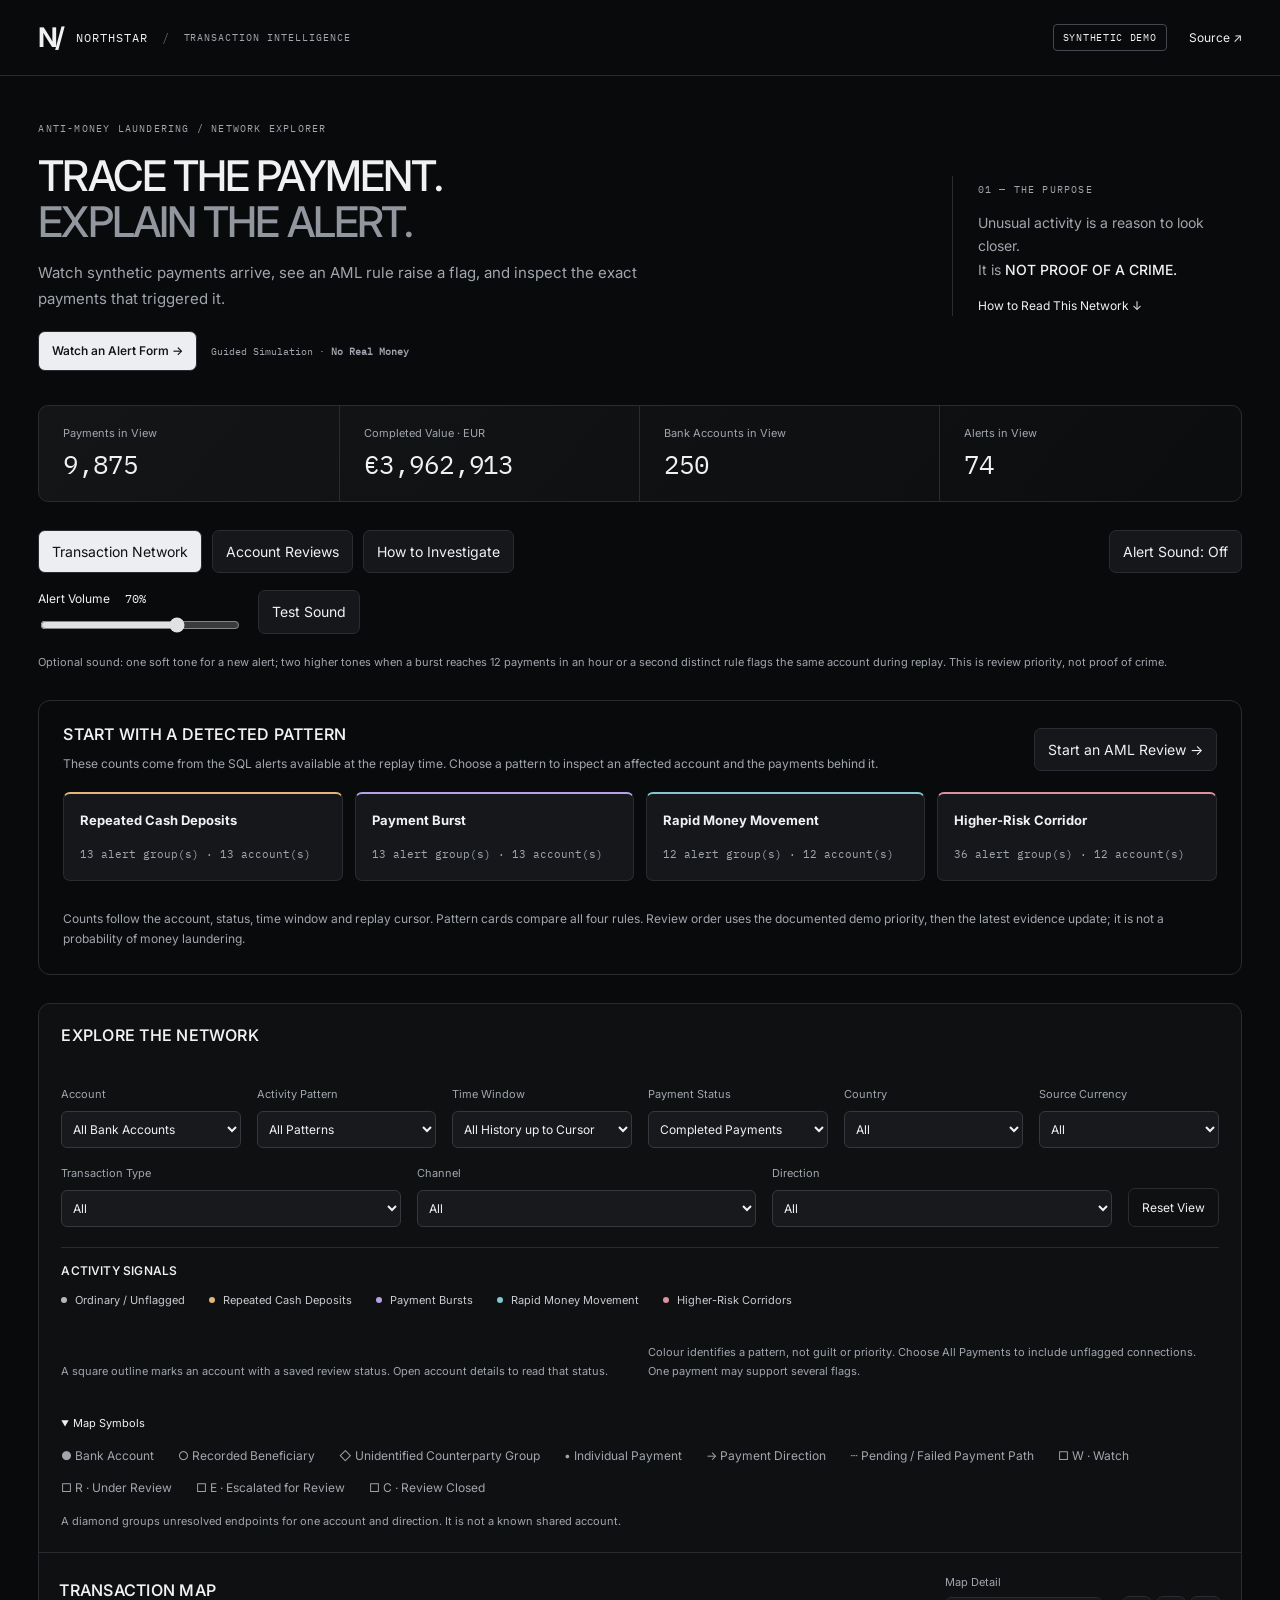
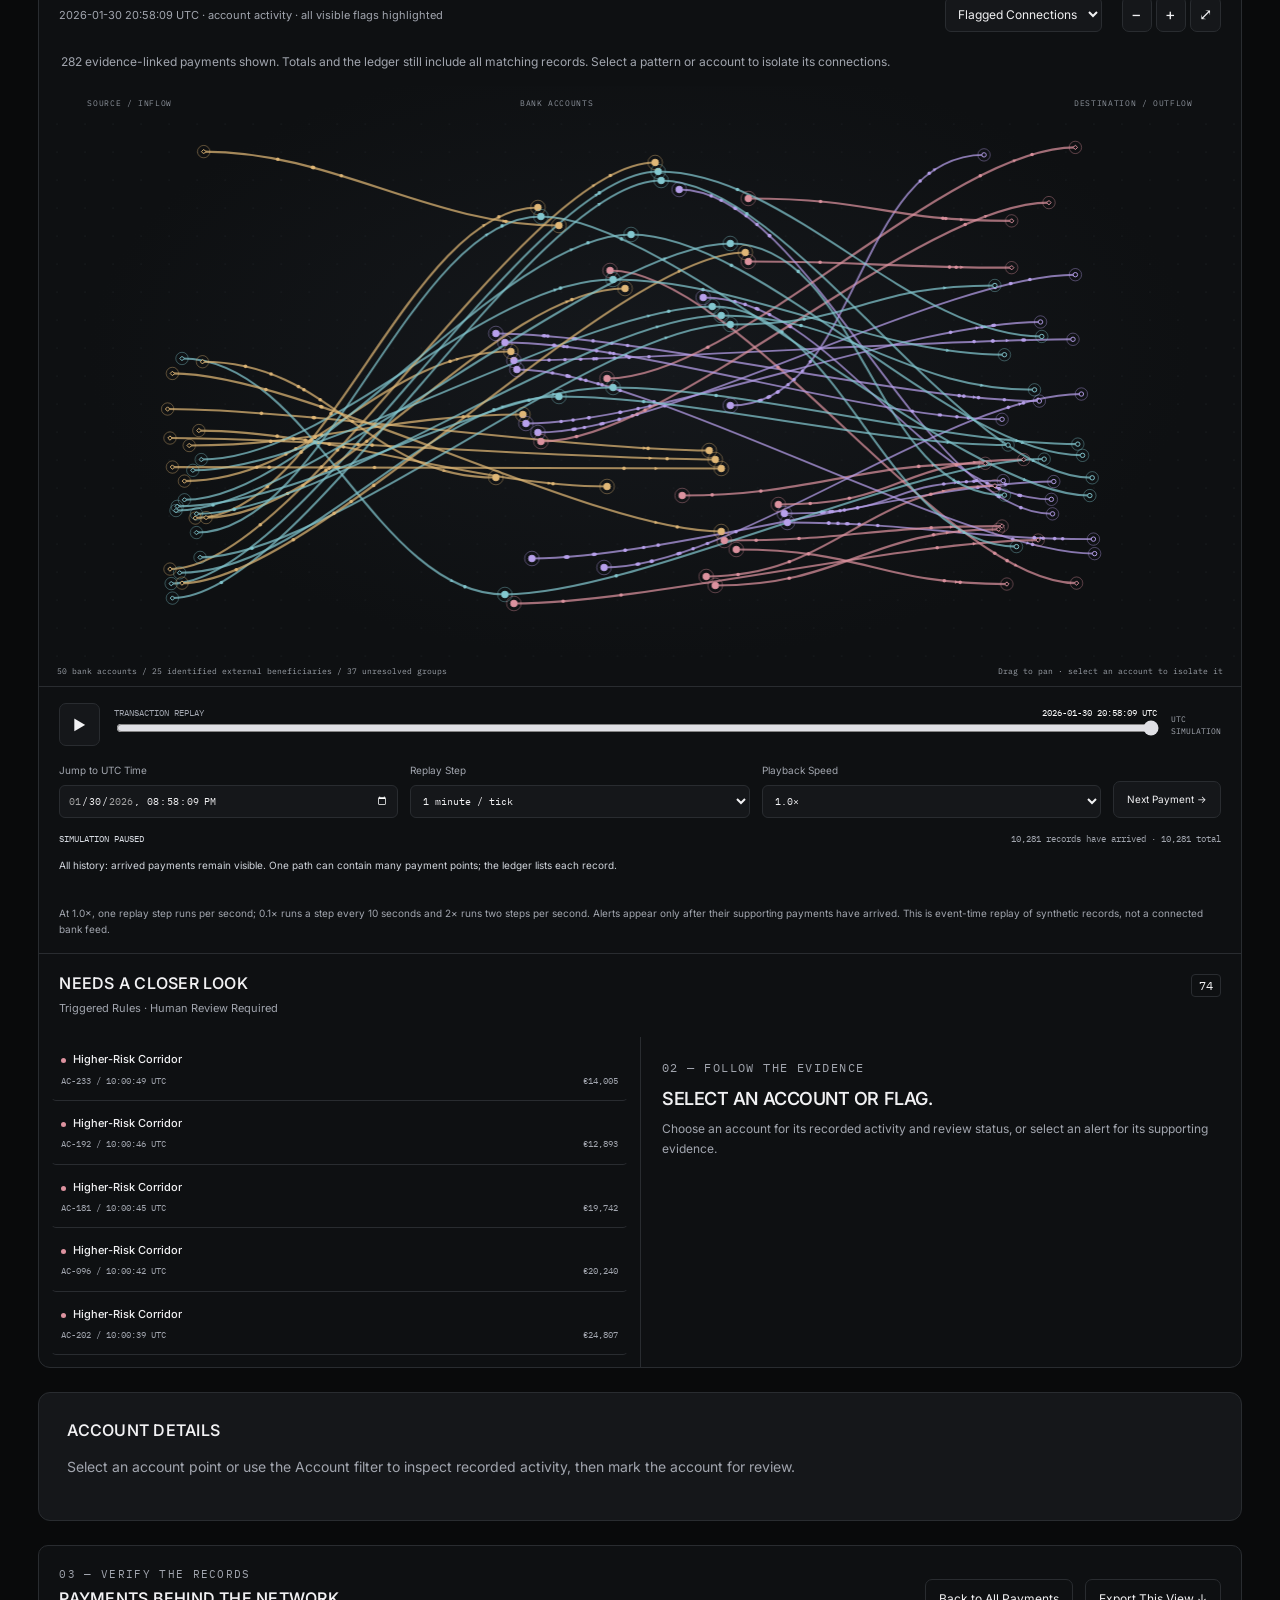
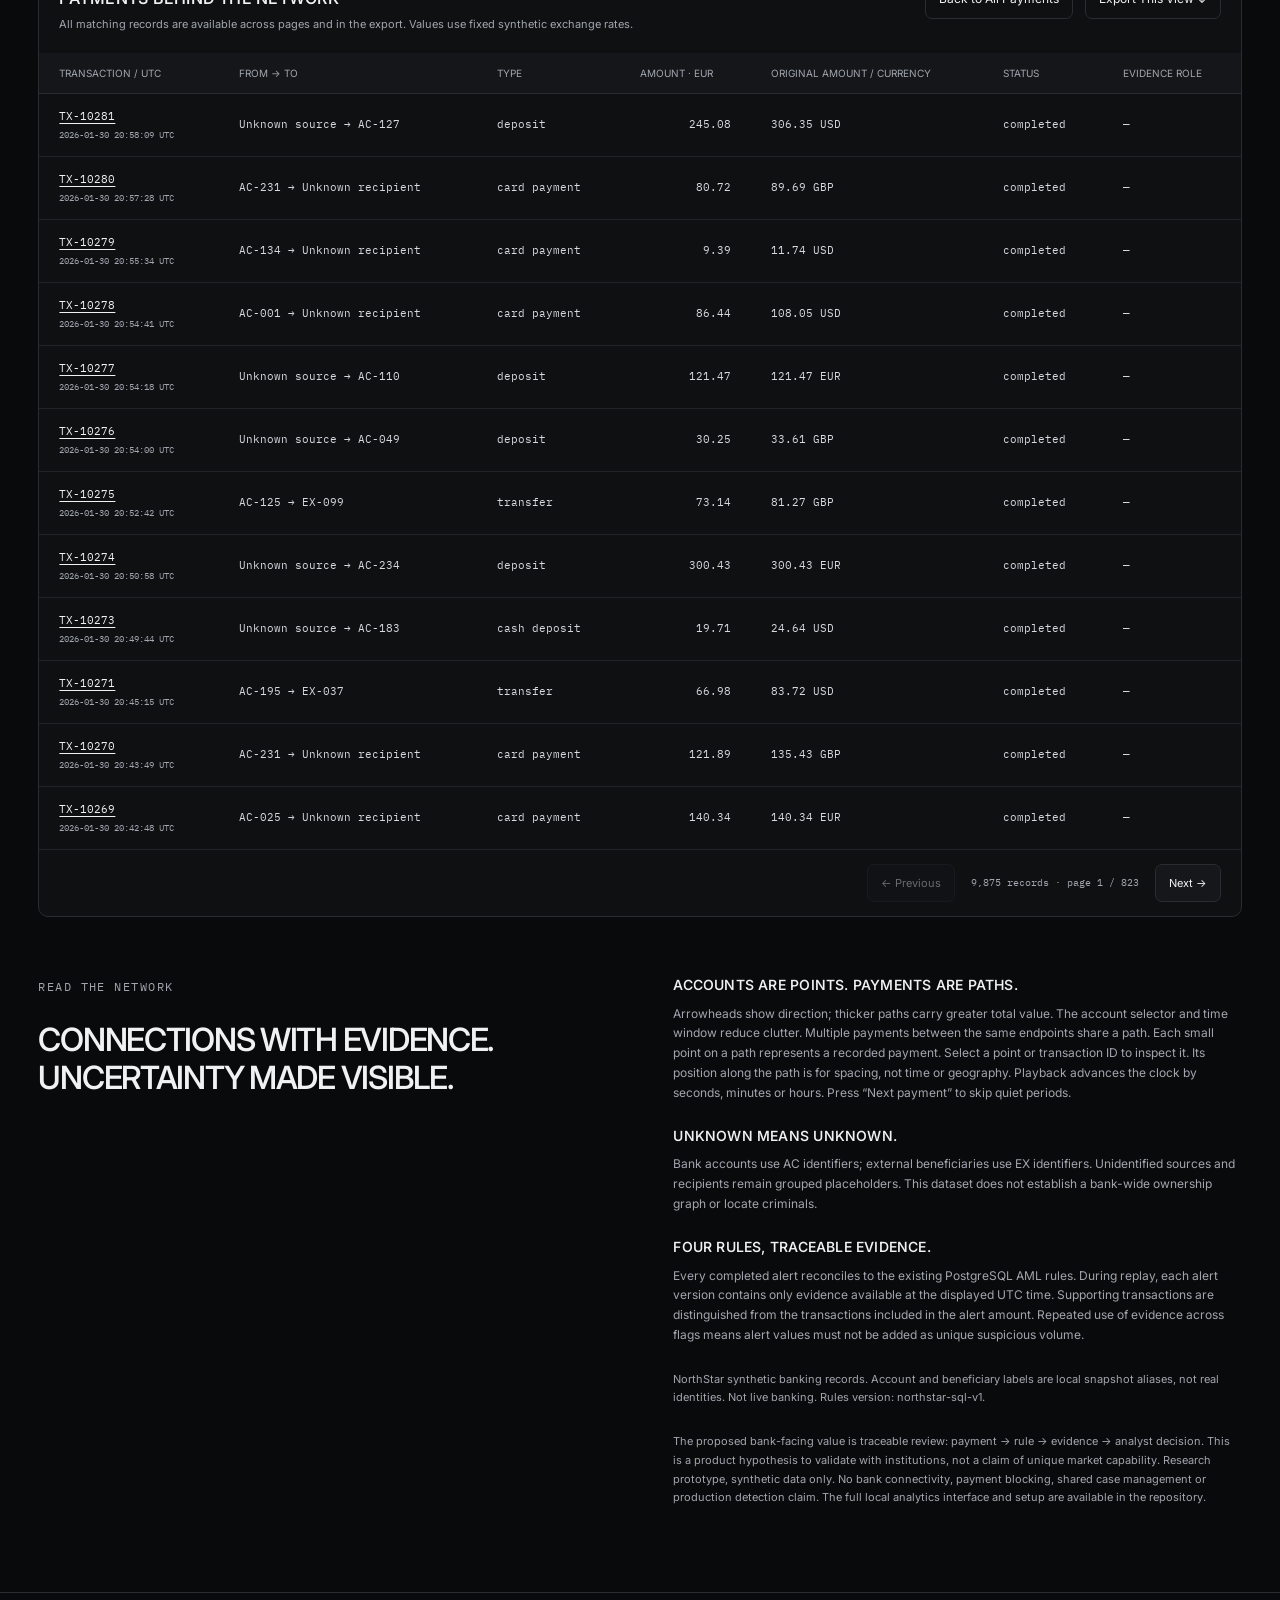
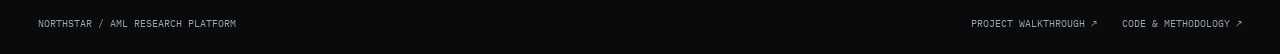
==== commit dbf1ad40: "Refresh portfolio with grey palette, striped N logo and AML review controls" ====
--- a/aml-network/index.html
+++ b/aml-network/index.html
@@ -4,19 +4,19 @@
 <header class="top"><a class="brand" href="https://nitinsinghdm.github.io/aml.html"><span class="brandmark">N/</span> NORTHSTAR <span class="divider">/</span> <span class="product">TRANSACTION INTELLIGENCE</span></a><div class="top-right"><span class="tag">SYNTHETIC DEMO</span><a href="https://github.com/nitinsinghdm/Enterprise-AML-Compliance-Platform">Source ↗</a></div></header>
 <div id="loading" role="status">Loading the recorded transaction network…</div>
 <div id="app" hidden>
-<section class="intro"><div><p class="eyebrow">ANTI-MONEY LAUNDERING / NETWORK EXPLORER</p><h1>Trace the payment.<br><span>Explain the alert.</span></h1><p class="lede">Watch synthetic payments arrive, see an AML rule raise a flag, and inspect the exact payments that triggered it.</p><div class="intro-actions"><button id="watch-demo">Watch an Alert Form →</button><span>Guided simulation · no real money</span></div></div><div class="intro-note"><span class="small-index">01 — THE PURPOSE</span><p>Unusual activity is a reason to look closer.<br>It is <strong>NOT PROOF OF A CRIME.</strong></p><a href="#method">How to Read This Network ↓</a></div></section>
+<section class="intro"><div><p class="eyebrow">ANTI-MONEY LAUNDERING / NETWORK EXPLORER</p><h1>Trace the payment.<br><span>Explain the alert.</span></h1><p class="lede">Watch synthetic payments arrive, see an AML rule raise a flag, and inspect the exact payments that triggered it.</p><div class="intro-actions"><button id="watch-demo">Watch an Alert Form →</button><span>Guided Simulation · <strong>No Real Money</strong></span></div></div><div class="intro-note"><span class="small-index">01 — THE PURPOSE</span><p>Unusual activity is a reason to look closer.<br>It is <strong>NOT PROOF OF A CRIME.</strong></p><a href="#method">How to Read This Network ↓</a></div></section>
 <section class="metrics" aria-label="Selected view totals"><div><span>Payments in View</span><strong id="payment-count">—</strong></div><div><span>Completed Value · EUR</span><strong id="payment-value">—</strong></div><div><span>Bank Accounts in View</span><strong id="account-count">—</strong></div><div><span>Alerts in View</span><strong id="alert-count">—</strong></div></section>
 <nav class="view-nav" aria-label="Investigation views"><button data-view="network" aria-current="page">Transaction Network</button><button data-view="review">Account Reviews</button><button data-view="guide">How to Investigate</button><button id="sound-toggle" aria-pressed="false">Alert Sound: Off</button></nav>
-<p id="sound-help" class="note">Optional sound: one soft tone for a new alert; two higher tones when a burst reaches 12 payments in an hour or a second distinct rule flags the same account during replay. This is review priority, not proof of crime.</p>
-<section id="review-page" class="review-page" hidden><h2>Account Reviews</h2><p>Mark accounts for follow-up, record a short review note and return to the evidence. These are your browser’s demo annotations, not shared bank cases or findings of money laundering.</p><p id="storage-message" role="status"></p><label for="review-filter">Show Review Status</label><select id="review-filter"><option value="">All Marked Accounts</option><option value="watch">Watch</option><option value="review">Under Review</option><option value="escalated">Escalated for Review</option><option value="closed">Review Closed</option></select><button id="export-reviews">Export Review Notes</button><div id="review-list"></div></section>
+<div class="audio-controls"><label for="alert-volume">Alert Volume <output id="volume-value">70%</output><input id="alert-volume" type="range" min="0" max="100" step="5" value="70"></label><button id="test-sound">Test Sound</button></div><p id="sound-help" class="note">Optional sound: one soft tone for a new alert; two higher tones when a burst reaches 12 payments in an hour or a second distinct rule flags the same account during replay. This is review priority, not proof of crime.</p>
+<section id="review-page" class="review-page" hidden><h2>Account Reviews</h2><p>Mark accounts for follow-up, record a short review note and return to the evidence. These are your browser’s demo annotations, not shared bank cases or findings of money laundering.</p><p id="storage-message" role="status"></p><label for="review-filter">Show Review Status</label><select id="review-filter"><option value="">All Marked Accounts</option><option value="watch">Watch</option><option value="review">Under Review</option><option value="escalated">Escalated for Review</option><option value="closed">Review Closed</option></select><button id="export-reviews">Export Review Notes</button><div id="review-counts" class="review-counts"></div><p>Marks place accounts in this browser’s review list and add a labelled outline to the map. Escalated accounts are shown first. No message, report or bank instruction is sent.</p><div id="review-list"></div></section>
 <section id="pattern-overview" class="pattern-overview"><div><h2>Start with a detected pattern</h2><p>These counts come from the SQL alerts available at the replay time. Choose a pattern to inspect an affected account and the payments behind it.</p></div><button id="start-review">Start an AML Review →</button><div id="pattern-cards" class="pattern-cards"></div><p id="pattern-summary" class="note"></p></section>
 <main class="workspace" id="workspace">
-<aside class="controls"><h2>Explore the network</h2><div class="filter-field"><label for="account">Account</label><select id="account"><option value="">All Bank Accounts</option></select></div><div class="filter-field"><label for="pattern">Activity Pattern</label><select id="pattern"><option value="">All Patterns</option></select></div><div class="filter-field"><label for="window">Time Window</label><select id="window"><option value="ALL">All History up to Cursor</option><option value="3600">Last Hour</option><option value="86400">Last 24 Hours</option></select></div><div class="filter-field"><label for="status">Payment Status</label><select id="status"><option value="COMPLETED">Completed Payments</option><option value="ALL">All Recorded Payments</option><option value="FAILED">Failed Payments</option><option value="PENDING">Pending Payments</option></select></div><button id="reset" class="secondary">Reset View</button><div class="legend"><h3>Activity signals</h3><div><i style="--signal:#b5b7bd"></i> Ordinary / Unflagged</div><div><i style="--signal:#e0b777"></i> Repeated Cash Deposits</div><div><i style="--signal:#b7a0eb"></i> Payment Bursts</div><div><i style="--signal:#83c7cf"></i> Rapid Money Movement</div><div><i style="--signal:#dc929f"></i> Higher-Risk Corridors</div></div><p class="note">A square outline marks an account with a saved review status. Open account details to read that status.</p><p class="note">Colour identifies a pattern, not guilt or priority. Choose All Payments to include unflagged connections. One payment may support several flags.</p><details><summary>What Each Shape Means</summary><p>● Bank account<br>○ External beneficiary<br>◇ Unidentified counterparties</p><p>A diamond groups unresolved endpoints for one account and direction. It is not a known shared account.</p></details></aside>
+<aside class="controls"><h2>Explore the network</h2><div class="filter-field"><label for="account">Account</label><select id="account"><option value="">All Bank Accounts</option></select></div><div class="filter-field"><label for="pattern">Activity Pattern</label><select id="pattern"><option value="">All Patterns</option></select></div><div class="filter-field"><label for="window">Time Window</label><select id="window"><option value="ALL">All History up to Cursor</option><option value="3600">Last Hour</option><option value="86400">Last 24 Hours</option></select></div><div class="filter-field"><label for="status">Payment Status</label><select id="status"><option value="COMPLETED">Completed Payments</option><option value="ALL">All Recorded Payments</option><option value="FAILED">Failed Payments</option><option value="PENDING">Pending Payments</option></select></div><div class="filter-field"><label for="country">Country</label><select id="country"><option value="">All</option></select></div><div class="filter-field"><label for="currency">Source Currency</label><select id="currency"><option value="">All</option></select></div><div class="filter-field"><label for="kind">Transaction Type</label><select id="kind"><option value="">All</option></select></div><div class="filter-field"><label for="channel">Channel</label><select id="channel"><option value="">All</option></select></div><div class="filter-field"><label for="direction">Direction</label><select id="direction"><option value="">All</option></select></div><button id="reset" class="secondary">Reset View</button><div class="legend"><h3>Activity signals</h3><div><i style="--signal:#b5b7bd"></i> Ordinary / Unflagged</div><div><i style="--signal:#e0b777"></i> Repeated Cash Deposits</div><div><i style="--signal:#b7a0eb"></i> Payment Bursts</div><div><i style="--signal:#83c7cf"></i> Rapid Money Movement</div><div><i style="--signal:#dc929f"></i> Higher-Risk Corridors</div></div><p class="note">A square outline marks an account with a saved review status. Open account details to read that status.</p><p class="note">Colour identifies a pattern, not guilt or priority. Choose All Payments to include unflagged connections. One payment may support several flags.</p><details open><summary>Map Symbols</summary><div class="symbol-legend"><span>● Bank Account</span><span>○ Recorded Beneficiary</span><span>◇ Unidentified Counterparty Group</span><span>• Individual Payment</span><span>→ Payment Direction</span><span>┄ Pending / Failed Payment Path</span><span>□ W · Watch</span><span>□ R · Under Review</span><span>□ E · Escalated for Review</span><span>□ C · Review Closed</span></div><p>A diamond groups unresolved endpoints for one account and direction. It is not a known shared account.</p></details></aside>
 <section class="network-panel" aria-label="Transaction network"><div class="panel-heading"><div><h2>Transaction Map</h2><p id="scope">Recorded payments · not a live bank feed</p></div><div class="map-controls"><label for="map-mode">Map Detail<select id="map-mode"><option value="flagged">Flagged Connections</option><option value="all">All Payments</option></select></label><div class="zoom"><button id="zoom-out" aria-label="Zoom out">−</button><button id="zoom-in" aria-label="Zoom in">+</button><button id="fit" aria-label="Fit network">⤢</button></div></div></div><p id="map-explanation" class="map-explanation"></p><div class="canvas-wrap"><canvas id="network" tabindex="0" aria-label="Account network. Use the Account selector or alert buttons for keyboard-accessible exploration."></canvas><div class="canvas-label left">SOURCE / INFLOW</div><div class="canvas-label center">BANK ACCOUNTS</div><div class="canvas-label right">DESTINATION / OUTFLOW</div><div id="graph-empty" hidden>No payments match this view.</div><div id="tooltip" hidden></div><div class="canvas-footer"><span id="network-caption"></span><span>Drag to pan · select an account to isolate it</span></div></div><div class="timeline"><button id="play" aria-label="Play simulated transactions">▶</button><div><label for="day">TRANSACTION REPLAY <output id="day-label"></output></label><input id="day" type="range" min="0" step="1" aria-label="Replay cursor in seconds"></div><span class="recorded">UTC<br>SIMULATION</span></div><div class="replay-controls"><label for="jump">Jump to UTC Time<input id="jump" type="datetime-local" step="1"></label><label for="speed">Replay Step<select id="speed"><option value="1">1 second / tick</option><option value="60" selected>1 minute / tick</option><option value="3600">1 hour / tick</option></select></label><label for="playback-rate">Playback Speed<select id="playback-rate"><option value="0.1">0.1×</option><option value="0.5">0.5×</option><option value="1" selected>1.0×</option><option value="1.5">1.5×</option><option value="2">2×</option></select></label><button id="next-event">Next Payment →</button></div><div class="stream-status"><span id="replay-state">SIMULATION PAUSED</span><span id="stream-summary"></span></div><p id="replay-explainer" class="timeline-note" aria-live="polite"></p><p id="alert-announcement" class="timeline-note" aria-live="polite"></p><p class="timeline-note">At 1.0×, one replay step runs per second; 0.1× runs a step every 10 seconds and 2× runs two steps per second. Alerts appear only after their supporting payments have arrived. This is event-time replay of synthetic records, not a connected bank feed.</p></section>
 <aside class="review"><div class="panel-heading"><div><h2>Needs a closer look</h2><p>Triggered Rules · Human Review Required</p></div><span id="queue-count" class="queue-count"></span></div><div id="alerts" class="alert-list" aria-label="Alert queue"></div><section id="inspector" aria-live="polite"><p class="eyebrow">02 — FOLLOW THE EVIDENCE</p><h3>Select a flag.</h3><p>The network will isolate the account and highlight the supporting payments. The exact rule and review questions appear here.</p></section></aside>
 </main><section id="account-details" class="account-details"><h2>Account details</h2><p>Select an account point or choose an account from the filter to inspect its recorded activity and mark it for review.</p></section>
-<section class="ledger"><div class="panel-heading"><div><p class="eyebrow">03 — VERIFY THE RECORDS</p><h2 id="ledger-title">Payments behind the network</h2><p id="ledger-note">Amounts are converted to euros using fixed synthetic exchange rates.</p></div><button id="download" class="secondary">Export This View ↓</button></div><div class="table-scroll"><table><thead><tr><th>Transaction / UTC</th><th>From → To</th><th>Type</th><th>Amount · EUR</th><th>Status</th><th>Evidence role</th></tr></thead><tbody id="transactions"></tbody></table></div><div class="pager"><button id="previous">← Previous</button><span id="page-count"></span><button id="next">Next →</button></div></section>
-<section id="investigation-guide" class="review-page" hidden><h2>Investigate a pattern, not a person</h2><ol><li><strong>Observe the activity.</strong> Each dot is a payment record. Multiple payments between the same endpoints share one line. The line is not a count of transactions.</li><li><strong>Read the clock and time window.</strong> The last-hour view removes older payments as the replay clock advances. A falling count does not mean payments were deleted, money vanished or an account was cleared. Choose all history to keep arrived records visible.</li><li><strong>Inspect the alert.</strong> A rule identifies a pattern worth reviewing. Select its card to see counted payments, supporting context and the trigger time.</li><li><strong>Inspect the account.</strong> Review incoming/outgoing totals, recorded counterparties and rule explanations. Missing owner details and unknown counterparties are explicitly shown as unavailable.</li><li><strong>Record a review status.</strong> Use Watch, Under review, Escalated for review or Review closed. A closed review is not a finding that activity is safe. Add a note explaining your reasoning.</li><li><strong>Follow up through authorised processes.</strong> A real institution needs verified records, an analyst workflow and appropriate access controls. This demo does not file reports or block money.</li></ol><h3>What sound means</h3><p>Enable sound yourself. A new alert during forward replay plays a soft tone. If a burst reaches 12 payments within an hour or an account gains a second distinct rule, two higher tones signal additional review priority. Rewinding, filtering and selecting accounts do not sound an alarm. The visual announcement always remains available. Priorities here are a transparent demo policy, not a validated risk model.</p><h3>About review notes</h3><p>Marks and notes are stored for this synthetic dataset in this browser where storage is available. They are not synced, authenticated or an audit trail. Do not enter real personal or financial information. Export notes if you need a copy.</p></section>
+<section class="ledger"><div class="panel-heading"><div><p class="eyebrow">03 — VERIFY THE RECORDS</p><h2 id="ledger-title">Payments behind the network</h2><p id="ledger-note">Amounts are converted to euros using fixed synthetic exchange rates.</p></div><button id="back-payments" class="secondary">Back to All Payments</button><button id="download" class="secondary">Export This View ↓</button></div><div class="table-scroll"><table><thead><tr><th>Transaction / UTC</th><th>From → To</th><th>Type</th><th>Amount · EUR</th><th>Original Amount / Currency</th><th>Status</th><th>Evidence role</th></tr></thead><tbody id="transactions"></tbody></table></div><div class="pager"><button id="previous">← Previous</button><span id="page-count"></span><button id="next">Next →</button></div></section>
+<section id="investigation-guide" class="review-page" hidden><h2>Investigate a pattern, not a person</h2><ol><li><strong>Observe the activity.</strong> Each dot is a payment record. Multiple payments between the same endpoints share one line. The line is not a count of transactions.</li><li><strong>Read the clock and time window.</strong> The last-hour view removes older payments as the replay clock advances. A falling count does not mean payments were deleted, money vanished or an account was cleared. Choose all history to keep arrived records visible.</li><li><strong>Inspect the alert.</strong> A rule identifies a pattern worth reviewing. Select its card to see counted payments, supporting context and the trigger time. Opening an alert clears transaction filters to show its complete evidence.</li><li><strong>Inspect the account.</strong> Review incoming/outgoing totals, recorded counterparties and rule explanations. Missing owner details and unknown counterparties are explicitly shown as unavailable.</li><li><strong>Record a review status.</strong> Use Watch, Under review, Escalated for review or Review closed. A closed review is not a finding that activity is safe. Add a note explaining your reasoning.</li><li><strong>Follow up through authorised processes.</strong> A real institution needs verified records, an analyst workflow and appropriate access controls. This demo does not file reports or block money.</li></ol><h3>What sound means</h3><p>Enable sound yourself. A new alert during forward replay plays a tone. If a burst reaches 12 payments within an hour or an account gains a second distinct rule, two higher tones signal additional review priority. Rewinding, filtering and selecting accounts do not sound an alarm. The visual announcement always remains available. Priorities here are a transparent demo policy, not a validated risk model.</p><h3>About review notes</h3><p>Marks and notes are stored for this synthetic dataset in this browser where storage is available. They are not synced, authenticated or an audit trail. Do not enter real personal or financial information. Export notes if you need a copy.</p></section>
 <section id="method" class="method"><div><p class="eyebrow">READ THE NETWORK</p><h2>Connections with evidence.<br>Uncertainty made visible.</h2></div><div><h3>Accounts are points. Payments are paths.</h3><p>Arrowheads show direction; thicker paths carry greater total value. The account selector and time window reduce clutter. Multiple payments between the same endpoints share a path. Each small point on a path represents a recorded payment. Select a point or transaction ID to inspect it. Its position along the path is for spacing, not time or geography. Playback advances the clock by seconds, minutes or hours. Press “Next payment” to skip quiet periods.</p><h3>Unknown means unknown.</h3><p>Bank accounts use AC identifiers; external beneficiaries use EX identifiers. Unidentified sources and recipients remain grouped placeholders. This dataset does not establish a bank-wide ownership graph or locate criminals.</p><h3>Four rules, traceable evidence.</h3><p>Every completed alert reconciles to the existing PostgreSQL AML rules. During replay, each alert version contains only evidence available at the displayed UTC time. Supporting transactions are distinguished from the transactions included in the alert amount. Repeated use of evidence across flags means alert values must not be added as unique suspicious volume.</p><p class="note" id="provenance"></p><p class="note">The proposed bank-facing value is traceable review: payment → rule → evidence → analyst decision. This is a product hypothesis to validate with institutions, not a claim of unique market capability. Research prototype, synthetic data only. No bank connectivity, payment blocking, shared case management or production detection claim. The full local analytics interface and setup are available in the repository.</p></div></section>
 <footer><span>NORTHSTAR / AML RESEARCH PLATFORM</span><a href="https://nitinsinghdm.github.io/aml.html">Project Walkthrough ↗</a><a href="https://github.com/nitinsinghdm/Enterprise-AML-Compliance-Platform">Code & Methodology ↗</a></footer>
 </div></body></html>
--- a/aml-network/network.css
+++ b/aml-network/network.css
@@ -30,3 +30,4 @@
 /* A dedicated map section, followed by its evidence queue. */
 .workspace{display:grid;grid-template-columns:minmax(0,1fr);overflow:hidden}.controls{border-right:0;border-bottom:1px solid var(--line);display:flex;flex-wrap:wrap;gap:16px;align-items:flex-end;padding:22px}.controls h2{width:100%}.filter-field{flex:1;min-width:160px}.filter-field label{display:block;margin:0 0 8px}.filter-field select{width:100%;margin:0}.controls #reset{width:auto;margin:0}.controls .legend{display:flex;flex-wrap:wrap;gap:12px 24px;width:100%;margin:4px 0 0;padding-top:16px}.controls .legend h3{width:100%;margin:0}.controls .legend>div{margin:0}.controls .note{flex:1;min-width:230px}.controls details{min-width:200px}.network-panel{min-width:0}.canvas-wrap{height:600px}.review{display:grid;grid-template-columns:minmax(0,1fr) minmax(0,1fr);border-left:0;border-top:1px solid var(--line)}.review>.panel-heading{grid-column:1/-1}.alert-list{max-height:330px}.review #inspector{border-top:0;border-left:1px solid var(--line)}.map-controls{display:flex;align-items:flex-end;gap:20px}.map-controls label{font-size:11px;color:var(--muted)}.map-controls select{display:block;background:var(--raised);color:var(--text);border:1px solid var(--line);border-radius:6px;padding:8px;margin-top:6px}.map-explanation{padding:0 22px 14px;font-size:12px}.pattern-overview{margin:28px 3vw;padding:24px;border:1px solid var(--line);border-radius:12px;display:flex;flex-wrap:wrap;align-items:center;gap:18px}.pattern-overview>div:first-child{flex:1;min-width:230px}.pattern-overview p{font-size:12px;margin-top:10px}.pattern-cards{display:grid;grid-template-columns:repeat(4,minmax(0,1fr));gap:12px;width:100%}.pattern-card{text-align:left;border-top:2px solid var(--signal);padding:16px;min-height:80px}.pattern-card strong{display:block;font-size:13px;margin-bottom:10px}.pattern-card span{font:11px var(--mono);color:var(--muted)}.pattern-card:disabled{cursor:default}
 @media(max-width:750px){.review{grid-template-columns:1fr}.review #inspector{border-left:0;border-top:1px solid var(--line)}.pattern-cards{grid-template-columns:repeat(2,minmax(0,1fr))}.map-controls{gap:8px;flex-wrap:wrap}.network-panel>.panel-heading{align-items:flex-start;flex-wrap:wrap;gap:14px}.canvas-wrap{height:420px}.filter-field{min-width:130px}.controls .note{min-width:100%}}
+.audio-controls{display:flex;align-items:center;gap:20px;margin:16px 3vw}.audio-controls label{font-size:12px;min-width:200px}.audio-controls input{display:block;width:100%;margin-top:8px}.audio-controls output{font-family:var(--mono);margin-left:12px}.symbol-legend{display:flex;flex-wrap:wrap;gap:12px 24px;margin:14px 0;font-size:12px}.controls details{flex-basis:100%}.review-counts{display:flex;gap:10px;flex-wrap:wrap;margin:18px 0}.review-next-step{padding:14px;border-left:3px solid #aeb4bd;background:#101214;font-size:13px!important}.counterparty-context{margin-top:16px;padding:18px;border:1px solid var(--line);border-radius:8px}.counterparty-context p{margin:12px 0;line-height:1.7}.account-details select{display:block;padding:10px;background:var(--raised);color:var(--text);border:1px solid var(--line);border-radius:6px;margin:10px 0}.account-details details{margin:18px 0}.ledger .panel-heading{flex-wrap:wrap;gap:12px}.ledger .panel-heading>div{flex:1;min-width:200px}
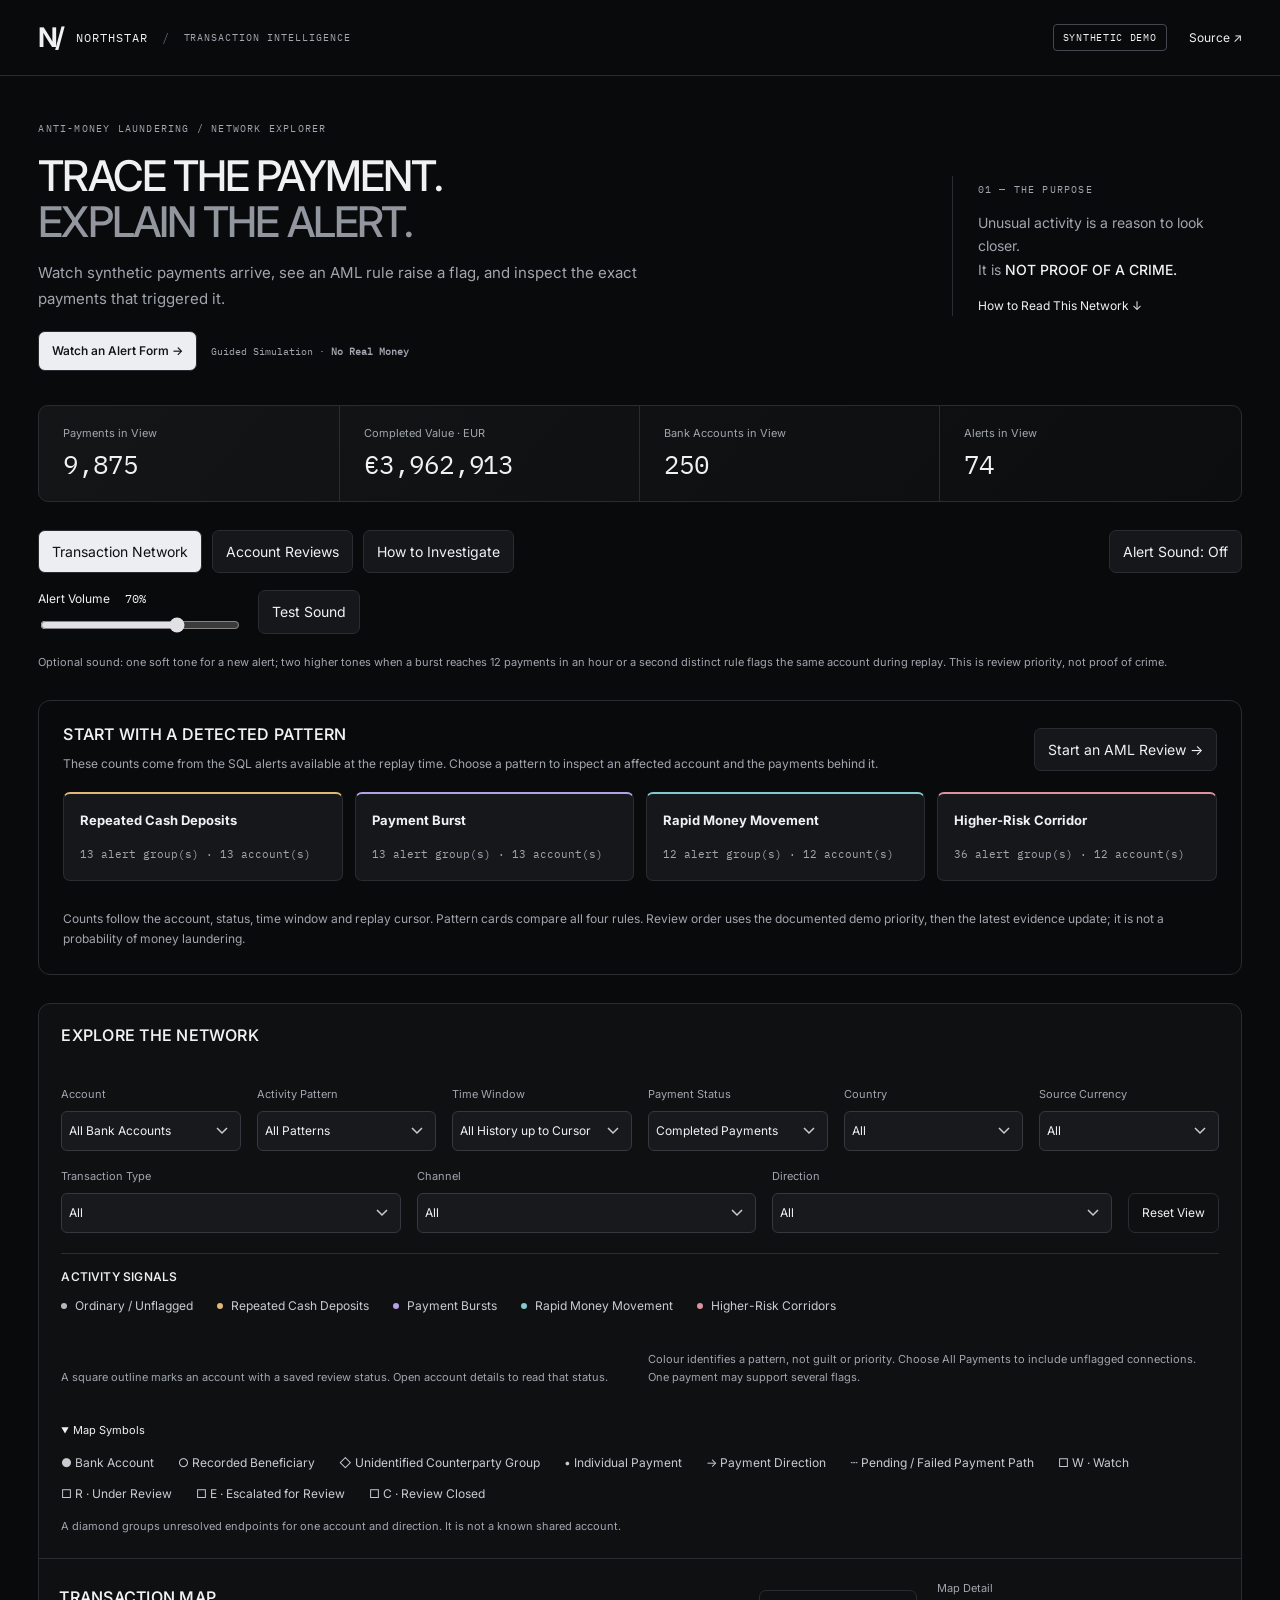
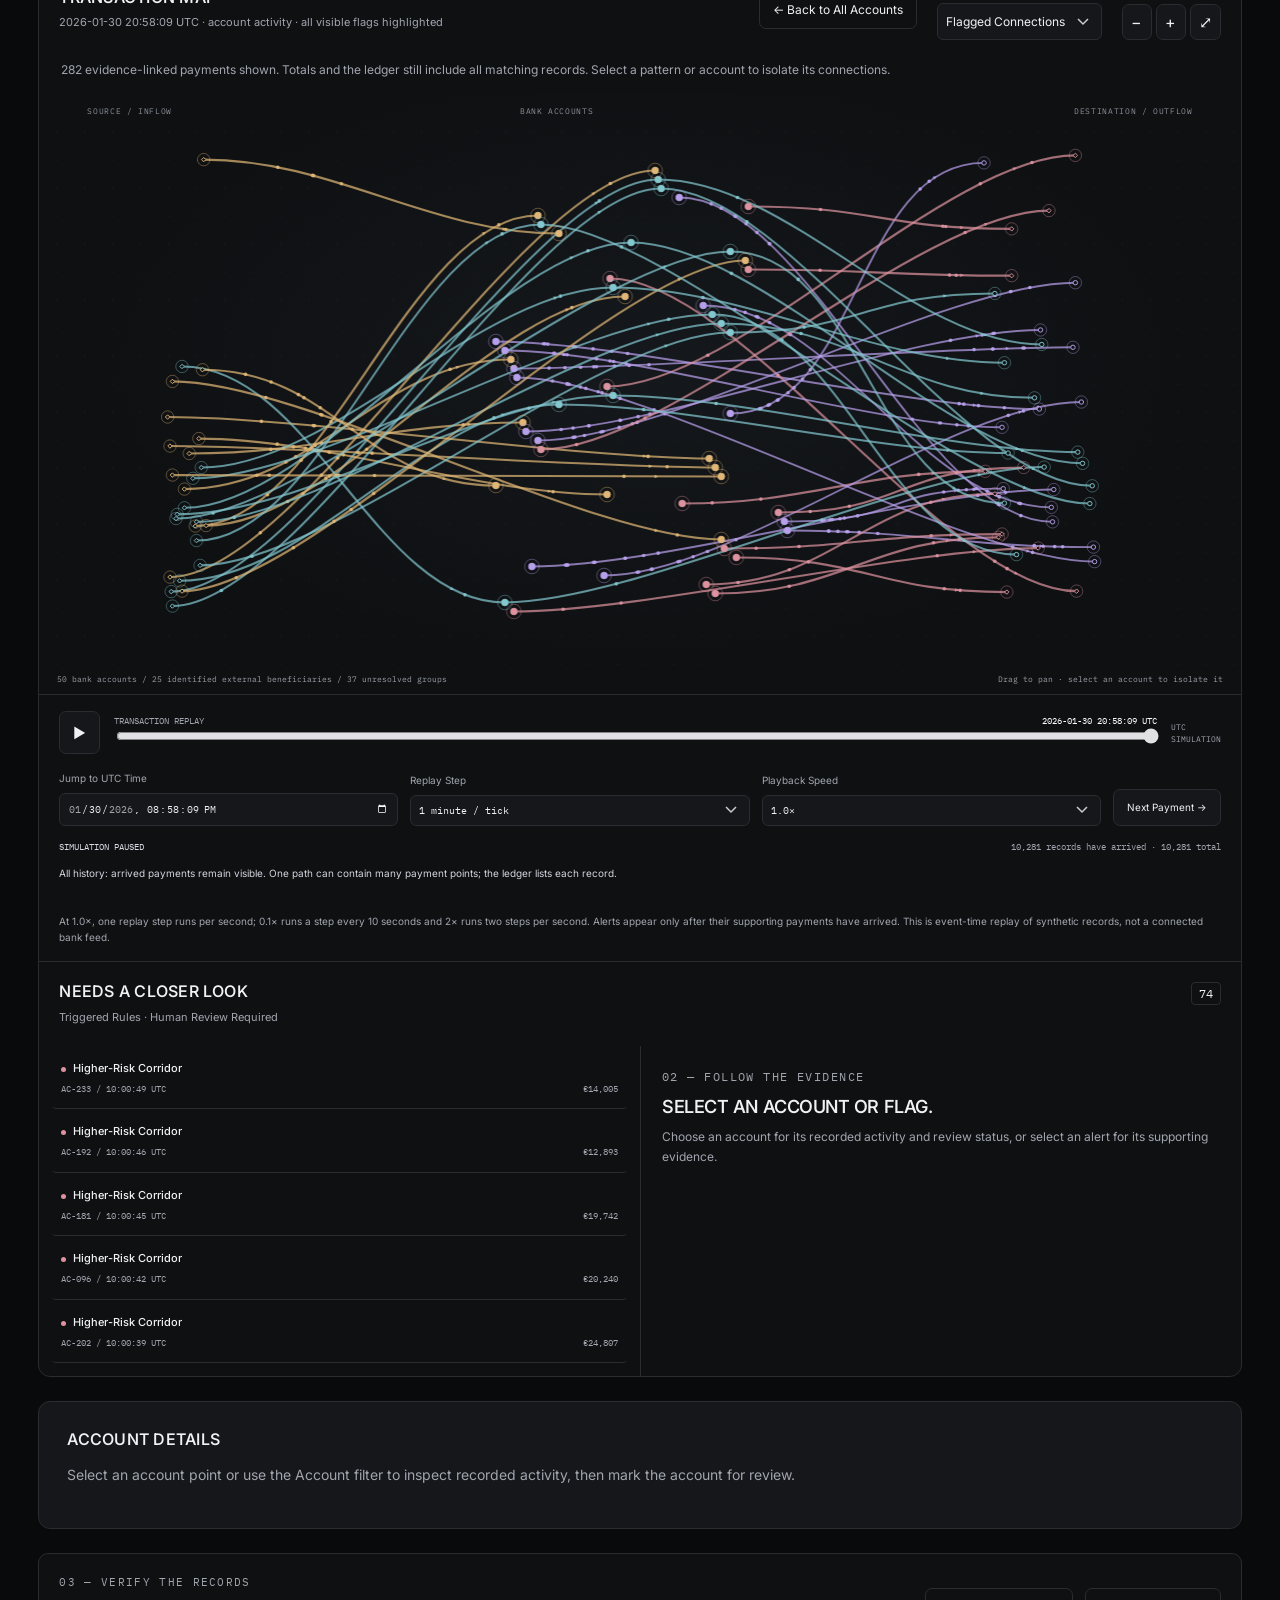
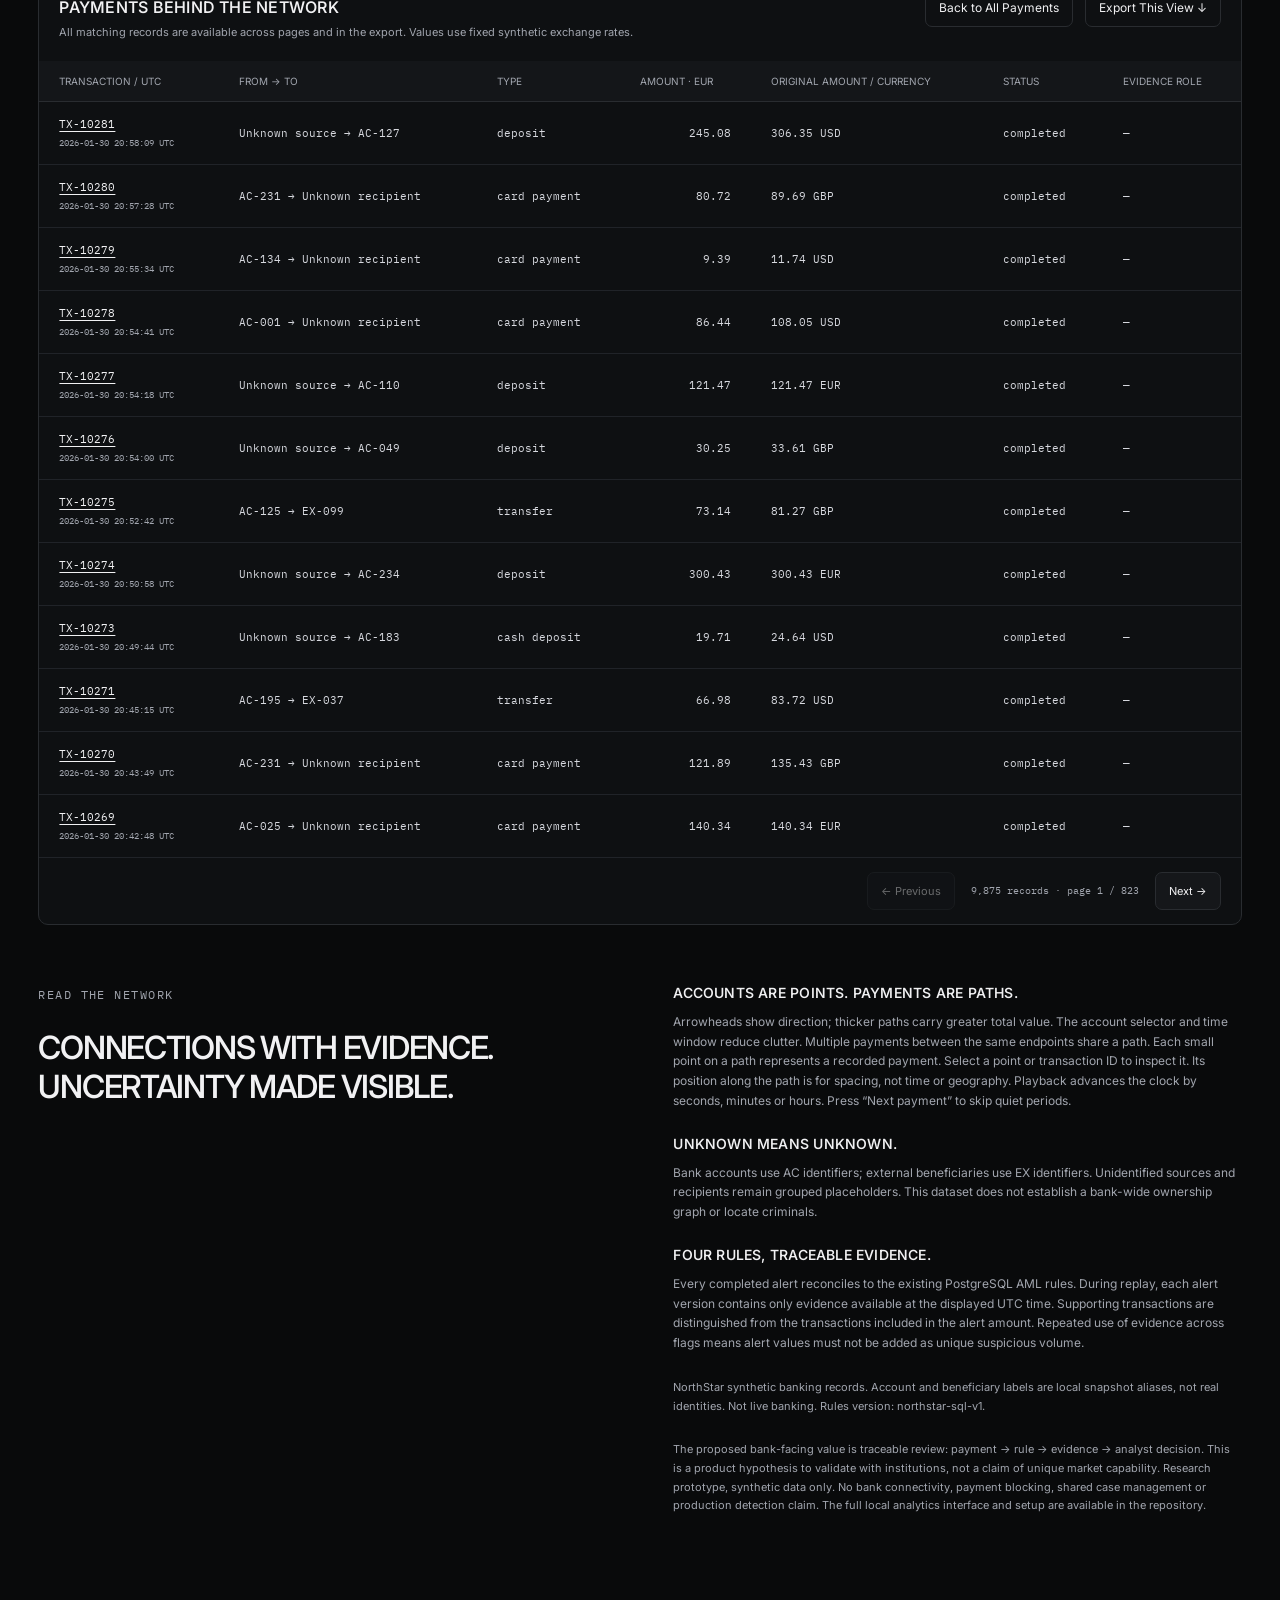
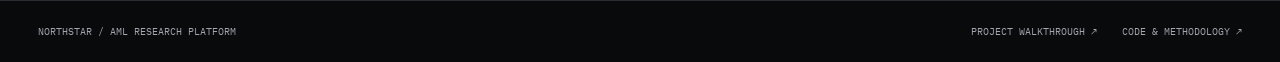
==== commit d6757964: "Refine glass styling and make all-account map navigation visible" ====
--- a/aml-network/index.html
+++ b/aml-network/index.html
@@ -12,7 +12,7 @@
 <section id="pattern-overview" class="pattern-overview"><div><h2>Start with a detected pattern</h2><p>These counts come from the SQL alerts available at the replay time. Choose a pattern to inspect an affected account and the payments behind it.</p></div><button id="start-review">Start an AML Review →</button><div id="pattern-cards" class="pattern-cards"></div><p id="pattern-summary" class="note"></p></section>
 <main class="workspace" id="workspace">
 <aside class="controls"><h2>Explore the network</h2><div class="filter-field"><label for="account">Account</label><select id="account"><option value="">All Bank Accounts</option></select></div><div class="filter-field"><label for="pattern">Activity Pattern</label><select id="pattern"><option value="">All Patterns</option></select></div><div class="filter-field"><label for="window">Time Window</label><select id="window"><option value="ALL">All History up to Cursor</option><option value="3600">Last Hour</option><option value="86400">Last 24 Hours</option></select></div><div class="filter-field"><label for="status">Payment Status</label><select id="status"><option value="COMPLETED">Completed Payments</option><option value="ALL">All Recorded Payments</option><option value="FAILED">Failed Payments</option><option value="PENDING">Pending Payments</option></select></div><div class="filter-field"><label for="country">Country</label><select id="country"><option value="">All</option></select></div><div class="filter-field"><label for="currency">Source Currency</label><select id="currency"><option value="">All</option></select></div><div class="filter-field"><label for="kind">Transaction Type</label><select id="kind"><option value="">All</option></select></div><div class="filter-field"><label for="channel">Channel</label><select id="channel"><option value="">All</option></select></div><div class="filter-field"><label for="direction">Direction</label><select id="direction"><option value="">All</option></select></div><button id="reset" class="secondary">Reset View</button><div class="legend"><h3>Activity signals</h3><div><i style="--signal:#b5b7bd"></i> Ordinary / Unflagged</div><div><i style="--signal:#e0b777"></i> Repeated Cash Deposits</div><div><i style="--signal:#b7a0eb"></i> Payment Bursts</div><div><i style="--signal:#83c7cf"></i> Rapid Money Movement</div><div><i style="--signal:#dc929f"></i> Higher-Risk Corridors</div></div><p class="note">A square outline marks an account with a saved review status. Open account details to read that status.</p><p class="note">Colour identifies a pattern, not guilt or priority. Choose All Payments to include unflagged connections. One payment may support several flags.</p><details open><summary>Map Symbols</summary><div class="symbol-legend"><span>● Bank Account</span><span>○ Recorded Beneficiary</span><span>◇ Unidentified Counterparty Group</span><span>• Individual Payment</span><span>→ Payment Direction</span><span>┄ Pending / Failed Payment Path</span><span>□ W · Watch</span><span>□ R · Under Review</span><span>□ E · Escalated for Review</span><span>□ C · Review Closed</span></div><p>A diamond groups unresolved endpoints for one account and direction. It is not a known shared account.</p></details></aside>
-<section class="network-panel" aria-label="Transaction network"><div class="panel-heading"><div><h2>Transaction Map</h2><p id="scope">Recorded payments · not a live bank feed</p></div><div class="map-controls"><label for="map-mode">Map Detail<select id="map-mode"><option value="flagged">Flagged Connections</option><option value="all">All Payments</option></select></label><div class="zoom"><button id="zoom-out" aria-label="Zoom out">−</button><button id="zoom-in" aria-label="Zoom in">+</button><button id="fit" aria-label="Fit network">⤢</button></div></div></div><p id="map-explanation" class="map-explanation"></p><div class="canvas-wrap"><canvas id="network" tabindex="0" aria-label="Account network. Use the Account selector or alert buttons for keyboard-accessible exploration."></canvas><div class="canvas-label left">SOURCE / INFLOW</div><div class="canvas-label center">BANK ACCOUNTS</div><div class="canvas-label right">DESTINATION / OUTFLOW</div><div id="graph-empty" hidden>No payments match this view.</div><div id="tooltip" hidden></div><div class="canvas-footer"><span id="network-caption"></span><span>Drag to pan · select an account to isolate it</span></div></div><div class="timeline"><button id="play" aria-label="Play simulated transactions">▶</button><div><label for="day">TRANSACTION REPLAY <output id="day-label"></output></label><input id="day" type="range" min="0" step="1" aria-label="Replay cursor in seconds"></div><span class="recorded">UTC<br>SIMULATION</span></div><div class="replay-controls"><label for="jump">Jump to UTC Time<input id="jump" type="datetime-local" step="1"></label><label for="speed">Replay Step<select id="speed"><option value="1">1 second / tick</option><option value="60" selected>1 minute / tick</option><option value="3600">1 hour / tick</option></select></label><label for="playback-rate">Playback Speed<select id="playback-rate"><option value="0.1">0.1×</option><option value="0.5">0.5×</option><option value="1" selected>1.0×</option><option value="1.5">1.5×</option><option value="2">2×</option></select></label><button id="next-event">Next Payment →</button></div><div class="stream-status"><span id="replay-state">SIMULATION PAUSED</span><span id="stream-summary"></span></div><p id="replay-explainer" class="timeline-note" aria-live="polite"></p><p id="alert-announcement" class="timeline-note" aria-live="polite"></p><p class="timeline-note">At 1.0×, one replay step runs per second; 0.1× runs a step every 10 seconds and 2× runs two steps per second. Alerts appear only after their supporting payments have arrived. This is event-time replay of synthetic records, not a connected bank feed.</p></section>
+<section class="network-panel" aria-label="Transaction network"><div class="panel-heading"><div><h2>Transaction Map</h2><p id="scope">Recorded payments · not a live bank feed</p></div><div class="map-controls"><button id="back-accounts" class="secondary" type="button">← Back to All Accounts</button><label for="map-mode">Map Detail<select id="map-mode"><option value="flagged">Flagged Connections</option><option value="all">All Payments</option></select></label><div class="zoom"><button id="zoom-out" aria-label="Zoom out">−</button><button id="zoom-in" aria-label="Zoom in">+</button><button id="fit" aria-label="Fit network">⤢</button></div></div></div><p id="map-explanation" class="map-explanation"></p><div class="canvas-wrap"><canvas id="network" tabindex="0" aria-label="Account network. Use the Account selector or alert buttons for keyboard-accessible exploration."></canvas><div class="canvas-label left">SOURCE / INFLOW</div><div class="canvas-label center">BANK ACCOUNTS</div><div class="canvas-label right">DESTINATION / OUTFLOW</div><div id="graph-empty" hidden>No payments match this view.</div><div id="tooltip" hidden></div><div class="canvas-footer"><span id="network-caption"></span><span>Drag to pan · select an account to isolate it</span></div></div><div class="timeline"><button id="play" aria-label="Play simulated transactions">▶</button><div><label for="day">TRANSACTION REPLAY <output id="day-label"></output></label><input id="day" type="range" min="0" step="1" aria-label="Replay cursor in seconds"></div><span class="recorded">UTC<br>SIMULATION</span></div><div class="replay-controls"><label for="jump">Jump to UTC Time<input id="jump" type="datetime-local" step="1"></label><label for="speed">Replay Step<select id="speed"><option value="1">1 second / tick</option><option value="60" selected>1 minute / tick</option><option value="3600">1 hour / tick</option></select></label><label for="playback-rate">Playback Speed<select id="playback-rate"><option value="0.1">0.1×</option><option value="0.5">0.5×</option><option value="1" selected>1.0×</option><option value="1.5">1.5×</option><option value="2">2×</option></select></label><button id="next-event">Next Payment →</button></div><div class="stream-status"><span id="replay-state">SIMULATION PAUSED</span><span id="stream-summary"></span></div><p id="replay-explainer" class="timeline-note" aria-live="polite"></p><p id="alert-announcement" class="timeline-note" aria-live="polite"></p><p class="timeline-note">At 1.0×, one replay step runs per second; 0.1× runs a step every 10 seconds and 2× runs two steps per second. Alerts appear only after their supporting payments have arrived. This is event-time replay of synthetic records, not a connected bank feed.</p></section>
 <aside class="review"><div class="panel-heading"><div><h2>Needs a closer look</h2><p>Triggered Rules · Human Review Required</p></div><span id="queue-count" class="queue-count"></span></div><div id="alerts" class="alert-list" aria-label="Alert queue"></div><section id="inspector" aria-live="polite"><p class="eyebrow">02 — FOLLOW THE EVIDENCE</p><h3>Select a flag.</h3><p>The network will isolate the account and highlight the supporting payments. The exact rule and review questions appear here.</p></section></aside>
 </main><section id="account-details" class="account-details"><h2>Account details</h2><p>Select an account point or choose an account from the filter to inspect its recorded activity and mark it for review.</p></section>
 <section class="ledger"><div class="panel-heading"><div><p class="eyebrow">03 — VERIFY THE RECORDS</p><h2 id="ledger-title">Payments behind the network</h2><p id="ledger-note">Amounts are converted to euros using fixed synthetic exchange rates.</p></div><button id="back-payments" class="secondary">Back to All Payments</button><button id="download" class="secondary">Export This View ↓</button></div><div class="table-scroll"><table><thead><tr><th>Transaction / UTC</th><th>From → To</th><th>Type</th><th>Amount · EUR</th><th>Original Amount / Currency</th><th>Status</th><th>Evidence role</th></tr></thead><tbody id="transactions"></tbody></table></div><div class="pager"><button id="previous">← Previous</button><span id="page-count"></span><button id="next">Next →</button></div></section>
--- a/aml-network/network.css
+++ b/aml-network/network.css
@@ -31,3 +31,9 @@
 .workspace{display:grid;grid-template-columns:minmax(0,1fr);overflow:hidden}.controls{border-right:0;border-bottom:1px solid var(--line);display:flex;flex-wrap:wrap;gap:16px;align-items:flex-end;padding:22px}.controls h2{width:100%}.filter-field{flex:1;min-width:160px}.filter-field label{display:block;margin:0 0 8px}.filter-field select{width:100%;margin:0}.controls #reset{width:auto;margin:0}.controls .legend{display:flex;flex-wrap:wrap;gap:12px 24px;width:100%;margin:4px 0 0;padding-top:16px}.controls .legend h3{width:100%;margin:0}.controls .legend>div{margin:0}.controls .note{flex:1;min-width:230px}.controls details{min-width:200px}.network-panel{min-width:0}.canvas-wrap{height:600px}.review{display:grid;grid-template-columns:minmax(0,1fr) minmax(0,1fr);border-left:0;border-top:1px solid var(--line)}.review>.panel-heading{grid-column:1/-1}.alert-list{max-height:330px}.review #inspector{border-top:0;border-left:1px solid var(--line)}.map-controls{display:flex;align-items:flex-end;gap:20px}.map-controls label{font-size:11px;color:var(--muted)}.map-controls select{display:block;background:var(--raised);color:var(--text);border:1px solid var(--line);border-radius:6px;padding:8px;margin-top:6px}.map-explanation{padding:0 22px 14px;font-size:12px}.pattern-overview{margin:28px 3vw;padding:24px;border:1px solid var(--line);border-radius:12px;display:flex;flex-wrap:wrap;align-items:center;gap:18px}.pattern-overview>div:first-child{flex:1;min-width:230px}.pattern-overview p{font-size:12px;margin-top:10px}.pattern-cards{display:grid;grid-template-columns:repeat(4,minmax(0,1fr));gap:12px;width:100%}.pattern-card{text-align:left;border-top:2px solid var(--signal);padding:16px;min-height:80px}.pattern-card strong{display:block;font-size:13px;margin-bottom:10px}.pattern-card span{font:11px var(--mono);color:var(--muted)}.pattern-card:disabled{cursor:default}
 @media(max-width:750px){.review{grid-template-columns:1fr}.review #inspector{border-left:0;border-top:1px solid var(--line)}.pattern-cards{grid-template-columns:repeat(2,minmax(0,1fr))}.map-controls{gap:8px;flex-wrap:wrap}.network-panel>.panel-heading{align-items:flex-start;flex-wrap:wrap;gap:14px}.canvas-wrap{height:420px}.filter-field{min-width:130px}.controls .note{min-width:100%}}
 .audio-controls{display:flex;align-items:center;gap:20px;margin:16px 3vw}.audio-controls label{font-size:12px;min-width:200px}.audio-controls input{display:block;width:100%;margin-top:8px}.audio-controls output{font-family:var(--mono);margin-left:12px}.symbol-legend{display:flex;flex-wrap:wrap;gap:12px 24px;margin:14px 0;font-size:12px}.controls details{flex-basis:100%}.review-counts{display:flex;gap:10px;flex-wrap:wrap;margin:18px 0}.review-next-step{padding:14px;border-left:3px solid #aeb4bd;background:#101214;font-size:13px!important}.counterparty-context{margin-top:16px;padding:18px;border:1px solid var(--line);border-radius:8px}.counterparty-context p{margin:12px 0;line-height:1.7}.account-details select{display:block;padding:10px;background:var(--raised);color:var(--text);border:1px solid var(--line);border-radius:6px;margin:10px 0}.account-details details{margin:18px 0}.ledger .panel-heading{flex-wrap:wrap;gap:12px}.ledger .panel-heading>div{flex:1;min-width:200px}
+
+/* A shared legend scale and inset, platform-independent select chevrons. */
+.controls .legend>div,.controls .symbol-legend span{font:400 12px/1.6 Inter,system-ui,sans-serif;color:#c9cbd0}
+select,.replay-controls select,.account-details select,.review-page select,.map-controls select{appearance:none;-webkit-appearance:none;padding-right:36px;background-image:url("data:image/svg+xml,%3Csvg xmlns='http://www.w3.org/2000/svg' width='12' height='8' viewBox='0 0 12 8'%3E%3Cpath d='m1 1 5 5 5-5' fill='none' stroke='%23c9cbd0' stroke-width='1.5'/%3E%3C/svg%3E");background-repeat:no-repeat;background-position:right 12px center;background-size:12px 8px}
+.map-controls{flex-wrap:wrap}.map-controls #back-accounts{align-self:center;white-space:nowrap;font-size:12px}
+@media(max-width:650px){.network-panel>.panel-heading{flex-wrap:wrap}.map-controls{width:100%;gap:12px}.map-controls #back-accounts{width:100%;text-align:left}}
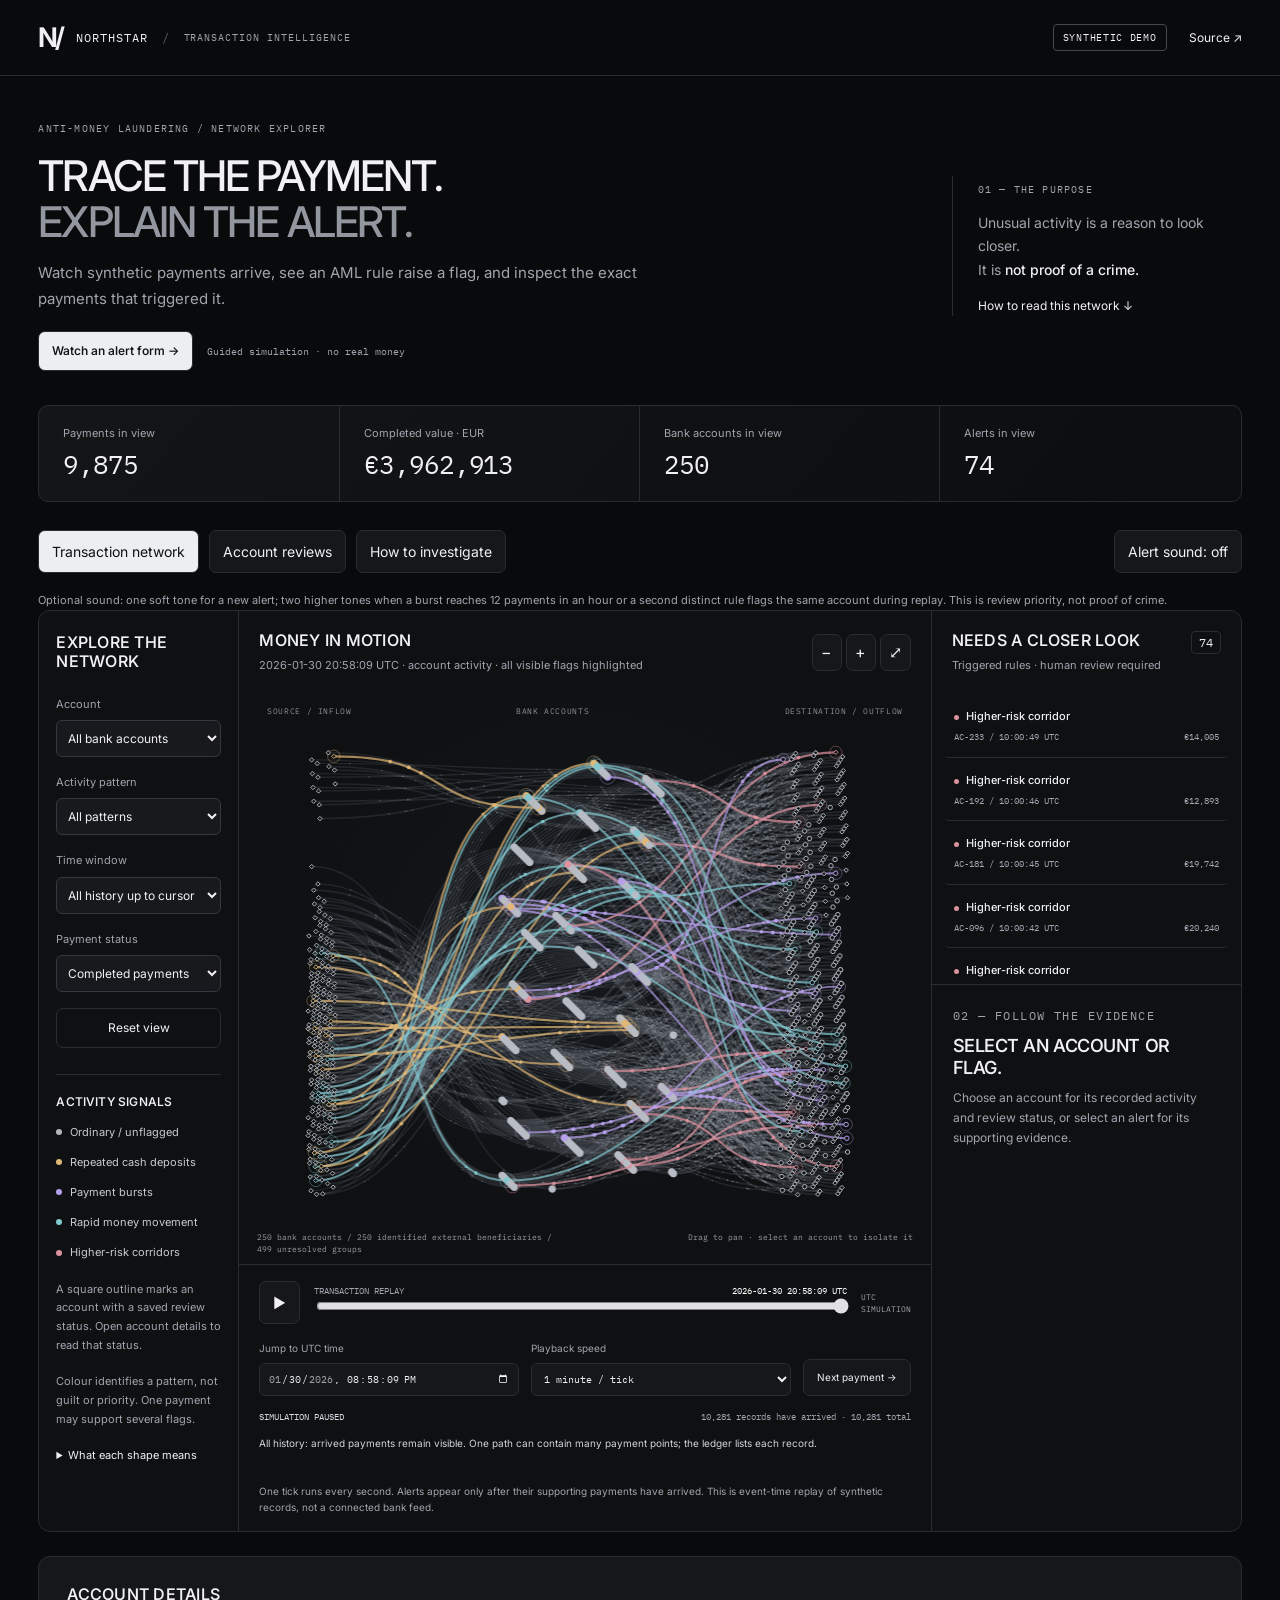
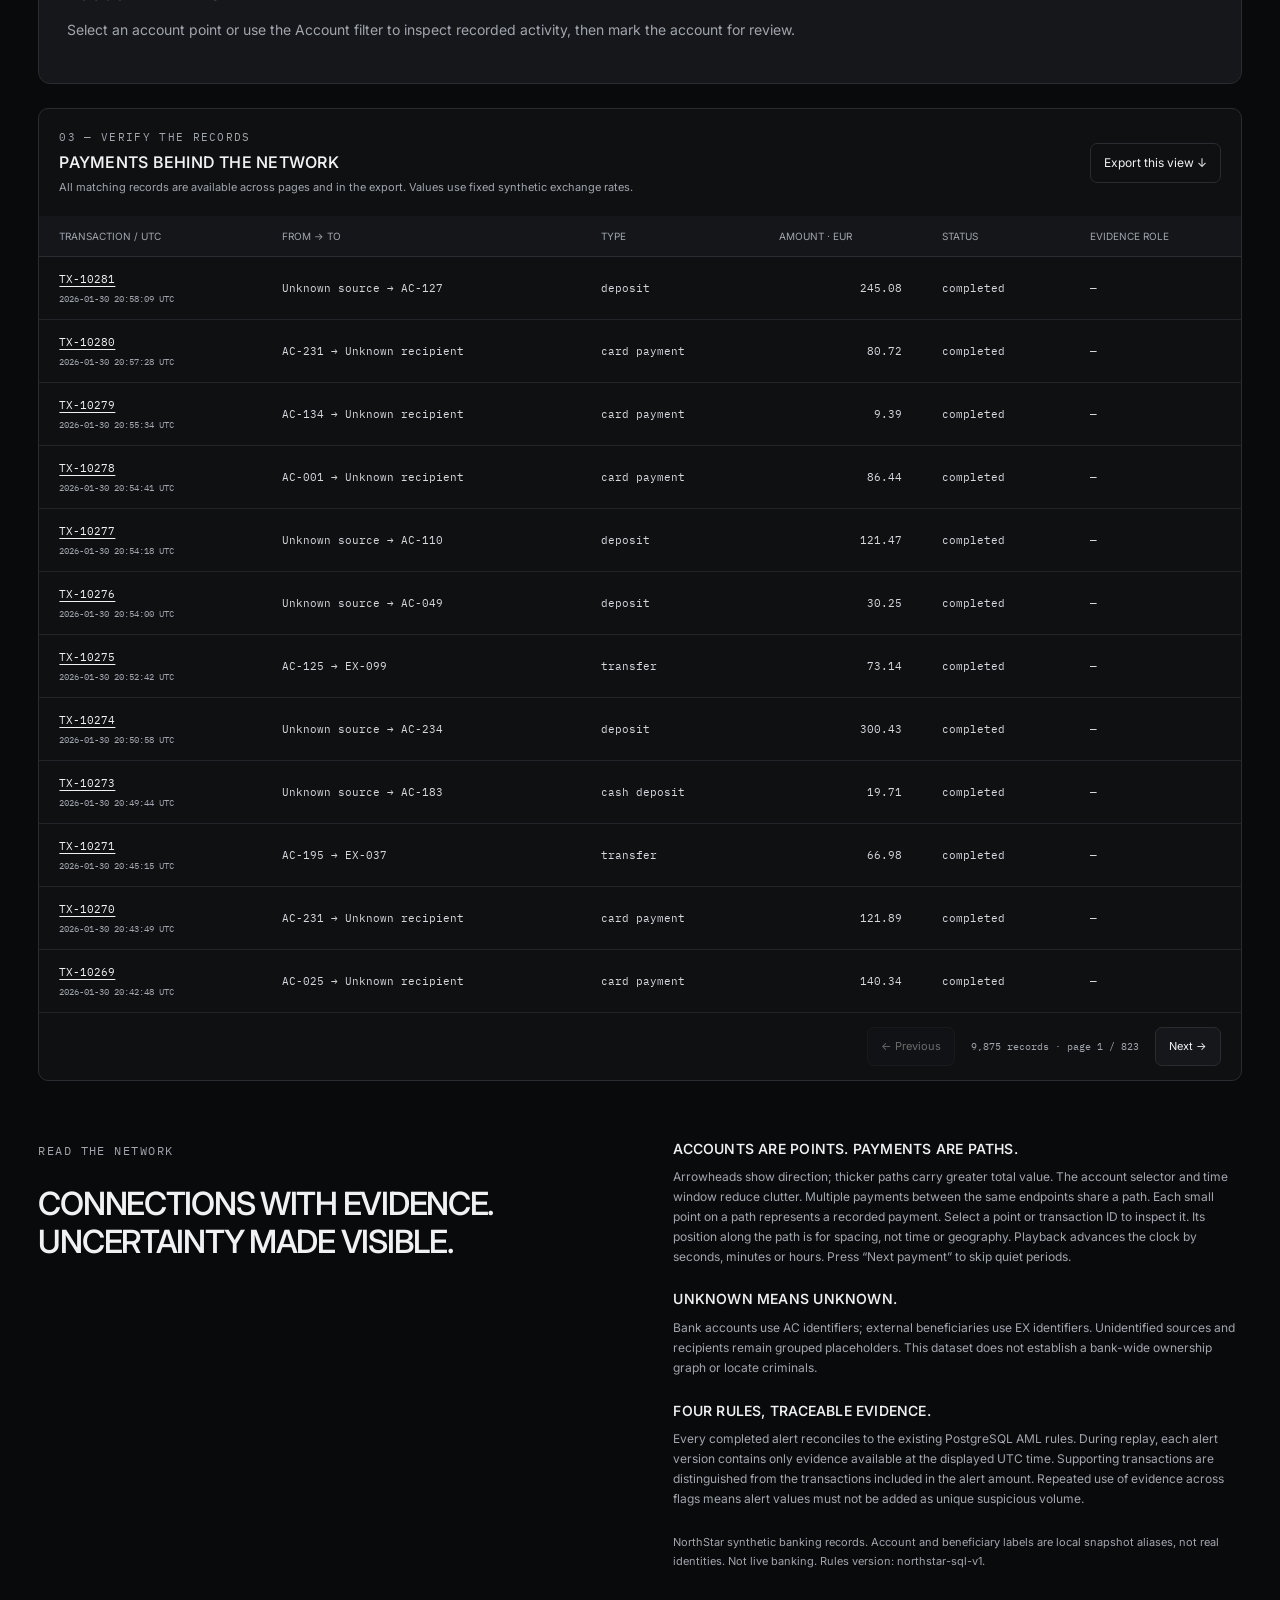
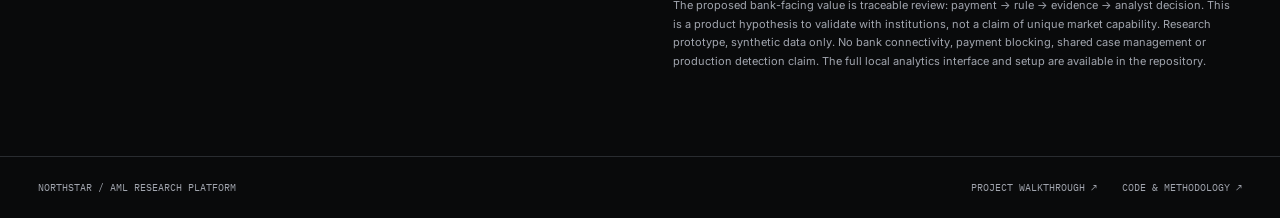
==== commit abe67c22: "Restore complete portfolio snapshot from 28 October" ====
--- a/aml-network/index.html
+++ b/aml-network/index.html
@@ -4,19 +4,18 @@
 <header class="top"><a class="brand" href="https://nitinsinghdm.github.io/aml.html"><span class="brandmark">N/</span> NORTHSTAR <span class="divider">/</span> <span class="product">TRANSACTION INTELLIGENCE</span></a><div class="top-right"><span class="tag">SYNTHETIC DEMO</span><a href="https://github.com/nitinsinghdm/Enterprise-AML-Compliance-Platform">Source ↗</a></div></header>
 <div id="loading" role="status">Loading the recorded transaction network…</div>
 <div id="app" hidden>
-<section class="intro"><div><p class="eyebrow">ANTI-MONEY LAUNDERING / NETWORK EXPLORER</p><h1>Trace the payment.<br><span>Explain the alert.</span></h1><p class="lede">Watch synthetic payments arrive, see an AML rule raise a flag, and inspect the exact payments that triggered it.</p><div class="intro-actions"><button id="watch-demo">Watch an Alert Form →</button><span>Guided Simulation · <strong>No Real Money</strong></span></div></div><div class="intro-note"><span class="small-index">01 — THE PURPOSE</span><p>Unusual activity is a reason to look closer.<br>It is <strong>NOT PROOF OF A CRIME.</strong></p><a href="#method">How to Read This Network ↓</a></div></section>
-<section class="metrics" aria-label="Selected view totals"><div><span>Payments in View</span><strong id="payment-count">—</strong></div><div><span>Completed Value · EUR</span><strong id="payment-value">—</strong></div><div><span>Bank Accounts in View</span><strong id="account-count">—</strong></div><div><span>Alerts in View</span><strong id="alert-count">—</strong></div></section>
-<nav class="view-nav" aria-label="Investigation views"><button data-view="network" aria-current="page">Transaction Network</button><button data-view="review">Account Reviews</button><button data-view="guide">How to Investigate</button><button id="sound-toggle" aria-pressed="false">Alert Sound: Off</button></nav>
-<div class="audio-controls"><label for="alert-volume">Alert Volume <output id="volume-value">70%</output><input id="alert-volume" type="range" min="0" max="100" step="5" value="70"></label><button id="test-sound">Test Sound</button></div><p id="sound-help" class="note">Optional sound: one soft tone for a new alert; two higher tones when a burst reaches 12 payments in an hour or a second distinct rule flags the same account during replay. This is review priority, not proof of crime.</p>
-<section id="review-page" class="review-page" hidden><h2>Account Reviews</h2><p>Mark accounts for follow-up, record a short review note and return to the evidence. These are your browser’s demo annotations, not shared bank cases or findings of money laundering.</p><p id="storage-message" role="status"></p><label for="review-filter">Show Review Status</label><select id="review-filter"><option value="">All Marked Accounts</option><option value="watch">Watch</option><option value="review">Under Review</option><option value="escalated">Escalated for Review</option><option value="closed">Review Closed</option></select><button id="export-reviews">Export Review Notes</button><div id="review-counts" class="review-counts"></div><p>Marks place accounts in this browser’s review list and add a labelled outline to the map. Escalated accounts are shown first. No message, report or bank instruction is sent.</p><div id="review-list"></div></section>
-<section id="pattern-overview" class="pattern-overview"><div><h2>Start with a detected pattern</h2><p>These counts come from the SQL alerts available at the replay time. Choose a pattern to inspect an affected account and the payments behind it.</p></div><button id="start-review">Start an AML Review →</button><div id="pattern-cards" class="pattern-cards"></div><p id="pattern-summary" class="note"></p></section>
+<section class="intro"><div><p class="eyebrow">ANTI-MONEY LAUNDERING / NETWORK EXPLORER</p><h1>Trace the payment.<br><span>Explain the alert.</span></h1><p class="lede">Watch synthetic payments arrive, see an AML rule raise a flag, and inspect the exact payments that triggered it.</p><div class="intro-actions"><button id="watch-demo">Watch an alert form →</button><span>Guided simulation · no real money</span></div></div><div class="intro-note"><span class="small-index">01 — THE PURPOSE</span><p>Unusual activity is a reason to look closer.<br>It is <strong>not proof of a crime.</strong></p><a href="#method">How to read this network ↓</a></div></section>
+<section class="metrics" aria-label="Selected view totals"><div><span>Payments in view</span><strong id="payment-count">—</strong></div><div><span>Completed value · EUR</span><strong id="payment-value">—</strong></div><div><span>Bank accounts in view</span><strong id="account-count">—</strong></div><div><span>Alerts in view</span><strong id="alert-count">—</strong></div></section>
+<nav class="view-nav" aria-label="Investigation views"><button data-view="network" aria-current="page">Transaction network</button><button data-view="review">Account reviews</button><button data-view="guide">How to investigate</button><button id="sound-toggle" aria-pressed="false">Alert sound: off</button></nav>
+<p id="sound-help" class="note">Optional sound: one soft tone for a new alert; two higher tones when a burst reaches 12 payments in an hour or a second distinct rule flags the same account during replay. This is review priority, not proof of crime.</p>
+<section id="review-page" class="review-page" hidden><h2>Account reviews</h2><p>Mark accounts for follow-up, record a short review note and return to the evidence. These are your browser’s demo annotations, not shared bank cases or findings of money laundering.</p><p id="storage-message" role="status"></p><label for="review-filter">Show review status</label><select id="review-filter"><option value="">All marked accounts</option><option value="watch">Watch</option><option value="review">Under review</option><option value="escalated">Escalated for review</option><option value="closed">Review closed</option></select><button id="export-reviews">Export review notes</button><div id="review-list"></div></section>
 <main class="workspace" id="workspace">
-<aside class="controls"><h2>Explore the network</h2><div class="filter-field"><label for="account">Account</label><select id="account"><option value="">All Bank Accounts</option></select></div><div class="filter-field"><label for="pattern">Activity Pattern</label><select id="pattern"><option value="">All Patterns</option></select></div><div class="filter-field"><label for="window">Time Window</label><select id="window"><option value="ALL">All History up to Cursor</option><option value="3600">Last Hour</option><option value="86400">Last 24 Hours</option></select></div><div class="filter-field"><label for="status">Payment Status</label><select id="status"><option value="COMPLETED">Completed Payments</option><option value="ALL">All Recorded Payments</option><option value="FAILED">Failed Payments</option><option value="PENDING">Pending Payments</option></select></div><div class="filter-field"><label for="country">Country</label><select id="country"><option value="">All</option></select></div><div class="filter-field"><label for="currency">Source Currency</label><select id="currency"><option value="">All</option></select></div><div class="filter-field"><label for="kind">Transaction Type</label><select id="kind"><option value="">All</option></select></div><div class="filter-field"><label for="channel">Channel</label><select id="channel"><option value="">All</option></select></div><div class="filter-field"><label for="direction">Direction</label><select id="direction"><option value="">All</option></select></div><button id="reset" class="secondary">Reset View</button><div class="legend"><h3>Activity signals</h3><div><i style="--signal:#b5b7bd"></i> Ordinary / Unflagged</div><div><i style="--signal:#e0b777"></i> Repeated Cash Deposits</div><div><i style="--signal:#b7a0eb"></i> Payment Bursts</div><div><i style="--signal:#83c7cf"></i> Rapid Money Movement</div><div><i style="--signal:#dc929f"></i> Higher-Risk Corridors</div></div><p class="note">A square outline marks an account with a saved review status. Open account details to read that status.</p><p class="note">Colour identifies a pattern, not guilt or priority. Choose All Payments to include unflagged connections. One payment may support several flags.</p><details open><summary>Map Symbols</summary><div class="symbol-legend"><span>● Bank Account</span><span>○ Recorded Beneficiary</span><span>◇ Unidentified Counterparty Group</span><span>• Individual Payment</span><span>→ Payment Direction</span><span>┄ Pending / Failed Payment Path</span><span>□ W · Watch</span><span>□ R · Under Review</span><span>□ E · Escalated for Review</span><span>□ C · Review Closed</span></div><p>A diamond groups unresolved endpoints for one account and direction. It is not a known shared account.</p></details></aside>
-<section class="network-panel" aria-label="Transaction network"><div class="panel-heading"><div><h2>Transaction Map</h2><p id="scope">Recorded payments · not a live bank feed</p></div><div class="map-controls"><button id="back-accounts" class="secondary" type="button">← Back to All Accounts</button><label for="map-mode">Map Detail<select id="map-mode"><option value="flagged">Flagged Connections</option><option value="all">All Payments</option></select></label><div class="zoom"><button id="zoom-out" aria-label="Zoom out">−</button><button id="zoom-in" aria-label="Zoom in">+</button><button id="fit" aria-label="Fit network">⤢</button></div></div></div><p id="map-explanation" class="map-explanation"></p><div class="canvas-wrap"><canvas id="network" tabindex="0" aria-label="Account network. Use the Account selector or alert buttons for keyboard-accessible exploration."></canvas><div class="canvas-label left">SOURCE / INFLOW</div><div class="canvas-label center">BANK ACCOUNTS</div><div class="canvas-label right">DESTINATION / OUTFLOW</div><div id="graph-empty" hidden>No payments match this view.</div><div id="tooltip" hidden></div><div class="canvas-footer"><span id="network-caption"></span><span>Drag to pan · select an account to isolate it</span></div></div><div class="timeline"><button id="play" aria-label="Play simulated transactions">▶</button><div><label for="day">TRANSACTION REPLAY <output id="day-label"></output></label><input id="day" type="range" min="0" step="1" aria-label="Replay cursor in seconds"></div><span class="recorded">UTC<br>SIMULATION</span></div><div class="replay-controls"><label for="jump">Jump to UTC Time<input id="jump" type="datetime-local" step="1"></label><label for="speed">Replay Step<select id="speed"><option value="1">1 second / tick</option><option value="60" selected>1 minute / tick</option><option value="3600">1 hour / tick</option></select></label><label for="playback-rate">Playback Speed<select id="playback-rate"><option value="0.1">0.1×</option><option value="0.5">0.5×</option><option value="1" selected>1.0×</option><option value="1.5">1.5×</option><option value="2">2×</option></select></label><button id="next-event">Next Payment →</button></div><div class="stream-status"><span id="replay-state">SIMULATION PAUSED</span><span id="stream-summary"></span></div><p id="replay-explainer" class="timeline-note" aria-live="polite"></p><p id="alert-announcement" class="timeline-note" aria-live="polite"></p><p class="timeline-note">At 1.0×, one replay step runs per second; 0.1× runs a step every 10 seconds and 2× runs two steps per second. Alerts appear only after their supporting payments have arrived. This is event-time replay of synthetic records, not a connected bank feed.</p></section>
-<aside class="review"><div class="panel-heading"><div><h2>Needs a closer look</h2><p>Triggered Rules · Human Review Required</p></div><span id="queue-count" class="queue-count"></span></div><div id="alerts" class="alert-list" aria-label="Alert queue"></div><section id="inspector" aria-live="polite"><p class="eyebrow">02 — FOLLOW THE EVIDENCE</p><h3>Select a flag.</h3><p>The network will isolate the account and highlight the supporting payments. The exact rule and review questions appear here.</p></section></aside>
+<aside class="controls"><h2>Explore the network</h2><label for="account">Account</label><select id="account"><option value="">All bank accounts</option></select><label for="pattern">Activity pattern</label><select id="pattern"><option value="">All patterns</option></select><label for="window">Time window</label><select id="window"><option value="ALL">All history up to cursor</option><option value="3600">Last hour</option><option value="86400">Last 24 hours</option></select><label for="status">Payment status</label><select id="status"><option value="COMPLETED">Completed payments</option><option value="ALL">All recorded payments</option><option value="FAILED">Failed payments</option><option value="PENDING">Pending payments</option></select><button id="reset" class="secondary">Reset view</button><div class="legend"><h3>Activity signals</h3><div><i style="--signal:#b5b7bd"></i> Ordinary / unflagged</div><div><i style="--signal:#e0b777"></i> Repeated cash deposits</div><div><i style="--signal:#b7a0eb"></i> Payment bursts</div><div><i style="--signal:#83c7cf"></i> Rapid money movement</div><div><i style="--signal:#dc929f"></i> Higher-risk corridors</div></div><p class="note">A square outline marks an account with a saved review status. Open account details to read that status.</p><p class="note">Colour identifies a pattern, not guilt or priority. One payment may support several flags.</p><details><summary>What each shape means</summary><p>● Bank account<br>○ External beneficiary<br>◇ Unidentified counterparties</p><p>A diamond groups unresolved endpoints for one account and direction. It is not a known shared account.</p></details></aside>
+<section class="network-panel" aria-label="Transaction network"><div class="panel-heading"><div><h2>Money in motion</h2><p id="scope">Recorded payments · not a live bank feed</p></div><div class="zoom"><button id="zoom-out" aria-label="Zoom out">−</button><button id="zoom-in" aria-label="Zoom in">+</button><button id="fit" aria-label="Fit network">⤢</button></div></div><div class="canvas-wrap"><canvas id="network" tabindex="0" aria-label="Account network. Use the Account selector or alert buttons for keyboard-accessible exploration."></canvas><div class="canvas-label left">SOURCE / INFLOW</div><div class="canvas-label center">BANK ACCOUNTS</div><div class="canvas-label right">DESTINATION / OUTFLOW</div><div id="graph-empty" hidden>No payments match this view.</div><div id="tooltip" hidden></div><div class="canvas-footer"><span id="network-caption"></span><span>Drag to pan · select an account to isolate it</span></div></div><div class="timeline"><button id="play" aria-label="Play simulated transactions">▶</button><div><label for="day">TRANSACTION REPLAY <output id="day-label"></output></label><input id="day" type="range" min="0" step="1" aria-label="Replay cursor in seconds"></div><span class="recorded">UTC<br>SIMULATION</span></div><div class="replay-controls"><label for="jump">Jump to UTC time<input id="jump" type="datetime-local" step="1"></label><label for="speed">Playback speed<select id="speed"><option value="1">1 second / tick</option><option value="60" selected>1 minute / tick</option><option value="3600">1 hour / tick</option></select></label><button id="next-event">Next payment →</button></div><div class="stream-status"><span id="replay-state">SIMULATION PAUSED</span><span id="stream-summary"></span></div><p id="replay-explainer" class="timeline-note" aria-live="polite"></p><p id="alert-announcement" class="timeline-note" aria-live="polite"></p><p class="timeline-note">One tick runs every second. Alerts appear only after their supporting payments have arrived. This is event-time replay of synthetic records, not a connected bank feed.</p></section>
+<aside class="review"><div class="panel-heading"><div><h2>Needs a closer look</h2><p>Triggered rules · human review required</p></div><span id="queue-count" class="queue-count"></span></div><div id="alerts" class="alert-list" aria-label="Alert queue"></div><section id="inspector" aria-live="polite"><p class="eyebrow">02 — FOLLOW THE EVIDENCE</p><h3>Select a flag.</h3><p>The network will isolate the account and highlight the supporting payments. The exact rule and review questions appear here.</p></section></aside>
 </main><section id="account-details" class="account-details"><h2>Account details</h2><p>Select an account point or choose an account from the filter to inspect its recorded activity and mark it for review.</p></section>
-<section class="ledger"><div class="panel-heading"><div><p class="eyebrow">03 — VERIFY THE RECORDS</p><h2 id="ledger-title">Payments behind the network</h2><p id="ledger-note">Amounts are converted to euros using fixed synthetic exchange rates.</p></div><button id="back-payments" class="secondary">Back to All Payments</button><button id="download" class="secondary">Export This View ↓</button></div><div class="table-scroll"><table><thead><tr><th>Transaction / UTC</th><th>From → To</th><th>Type</th><th>Amount · EUR</th><th>Original Amount / Currency</th><th>Status</th><th>Evidence role</th></tr></thead><tbody id="transactions"></tbody></table></div><div class="pager"><button id="previous">← Previous</button><span id="page-count"></span><button id="next">Next →</button></div></section>
-<section id="investigation-guide" class="review-page" hidden><h2>Investigate a pattern, not a person</h2><ol><li><strong>Observe the activity.</strong> Each dot is a payment record. Multiple payments between the same endpoints share one line. The line is not a count of transactions.</li><li><strong>Read the clock and time window.</strong> The last-hour view removes older payments as the replay clock advances. A falling count does not mean payments were deleted, money vanished or an account was cleared. Choose all history to keep arrived records visible.</li><li><strong>Inspect the alert.</strong> A rule identifies a pattern worth reviewing. Select its card to see counted payments, supporting context and the trigger time. Opening an alert clears transaction filters to show its complete evidence.</li><li><strong>Inspect the account.</strong> Review incoming/outgoing totals, recorded counterparties and rule explanations. Missing owner details and unknown counterparties are explicitly shown as unavailable.</li><li><strong>Record a review status.</strong> Use Watch, Under review, Escalated for review or Review closed. A closed review is not a finding that activity is safe. Add a note explaining your reasoning.</li><li><strong>Follow up through authorised processes.</strong> A real institution needs verified records, an analyst workflow and appropriate access controls. This demo does not file reports or block money.</li></ol><h3>What sound means</h3><p>Enable sound yourself. A new alert during forward replay plays a tone. If a burst reaches 12 payments within an hour or an account gains a second distinct rule, two higher tones signal additional review priority. Rewinding, filtering and selecting accounts do not sound an alarm. The visual announcement always remains available. Priorities here are a transparent demo policy, not a validated risk model.</p><h3>About review notes</h3><p>Marks and notes are stored for this synthetic dataset in this browser where storage is available. They are not synced, authenticated or an audit trail. Do not enter real personal or financial information. Export notes if you need a copy.</p></section>
+<section class="ledger"><div class="panel-heading"><div><p class="eyebrow">03 — VERIFY THE RECORDS</p><h2 id="ledger-title">Payments behind the network</h2><p id="ledger-note">Amounts are converted to euros using fixed synthetic exchange rates.</p></div><button id="download" class="secondary">Export this view ↓</button></div><div class="table-scroll"><table><thead><tr><th>Transaction / UTC</th><th>From → To</th><th>Type</th><th>Amount · EUR</th><th>Status</th><th>Evidence role</th></tr></thead><tbody id="transactions"></tbody></table></div><div class="pager"><button id="previous">← Previous</button><span id="page-count"></span><button id="next">Next →</button></div></section>
+<section id="investigation-guide" class="review-page" hidden><h2>Investigate a pattern, not a person</h2><ol><li><strong>Observe the activity.</strong> Each dot is a payment record. Multiple payments between the same endpoints share one line. The line is not a count of transactions.</li><li><strong>Read the clock and time window.</strong> The last-hour view removes older payments as the replay clock advances. A falling count does not mean payments were deleted, money vanished or an account was cleared. Choose all history to keep arrived records visible.</li><li><strong>Inspect the alert.</strong> A rule identifies a pattern worth reviewing. Select its card to see counted payments, supporting context and the trigger time.</li><li><strong>Inspect the account.</strong> Review incoming/outgoing totals, recorded counterparties and rule explanations. Missing owner details and unknown counterparties are explicitly shown as unavailable.</li><li><strong>Record a review status.</strong> Use Watch, Under review, Escalated for review or Review closed. A closed review is not a finding that activity is safe. Add a note explaining your reasoning.</li><li><strong>Follow up through authorised processes.</strong> A real institution needs verified records, an analyst workflow and appropriate access controls. This demo does not file reports or block money.</li></ol><h3>What sound means</h3><p>Enable sound yourself. A new alert during forward replay plays a soft tone. If a burst reaches 12 payments within an hour or an account gains a second distinct rule, two higher tones signal additional review priority. Rewinding, filtering and selecting accounts do not sound an alarm. The visual announcement always remains available. Priorities here are a transparent demo policy, not a validated risk model.</p><h3>About review notes</h3><p>Marks and notes are stored for this synthetic dataset in this browser where storage is available. They are not synced, authenticated or an audit trail. Do not enter real personal or financial information. Export notes if you need a copy.</p></section>
 <section id="method" class="method"><div><p class="eyebrow">READ THE NETWORK</p><h2>Connections with evidence.<br>Uncertainty made visible.</h2></div><div><h3>Accounts are points. Payments are paths.</h3><p>Arrowheads show direction; thicker paths carry greater total value. The account selector and time window reduce clutter. Multiple payments between the same endpoints share a path. Each small point on a path represents a recorded payment. Select a point or transaction ID to inspect it. Its position along the path is for spacing, not time or geography. Playback advances the clock by seconds, minutes or hours. Press “Next payment” to skip quiet periods.</p><h3>Unknown means unknown.</h3><p>Bank accounts use AC identifiers; external beneficiaries use EX identifiers. Unidentified sources and recipients remain grouped placeholders. This dataset does not establish a bank-wide ownership graph or locate criminals.</p><h3>Four rules, traceable evidence.</h3><p>Every completed alert reconciles to the existing PostgreSQL AML rules. During replay, each alert version contains only evidence available at the displayed UTC time. Supporting transactions are distinguished from the transactions included in the alert amount. Repeated use of evidence across flags means alert values must not be added as unique suspicious volume.</p><p class="note" id="provenance"></p><p class="note">The proposed bank-facing value is traceable review: payment → rule → evidence → analyst decision. This is a product hypothesis to validate with institutions, not a claim of unique market capability. Research prototype, synthetic data only. No bank connectivity, payment blocking, shared case management or production detection claim. The full local analytics interface and setup are available in the repository.</p></div></section>
-<footer><span>NORTHSTAR / AML RESEARCH PLATFORM</span><a href="https://nitinsinghdm.github.io/aml.html">Project Walkthrough ↗</a><a href="https://github.com/nitinsinghdm/Enterprise-AML-Compliance-Platform">Code & Methodology ↗</a></footer>
+<footer><span>NORTHSTAR / AML RESEARCH PLATFORM</span><a href="https://nitinsinghdm.github.io/aml.html">Project walkthrough ↗</a><a href="https://github.com/nitinsinghdm/Enterprise-AML-Compliance-Platform">Code & methodology ↗</a></footer>
 </div></body></html>
--- a/aml-network/network.css
+++ b/aml-network/network.css
@@ -27,13 +27,3 @@
 .view-nav{display:flex;flex-wrap:wrap;gap:10px;margin:28px 0 10px}.view-nav [aria-current=page]{background:#eceef1;color:#111}.view-nav #sound-toggle{margin-left:auto}.review-page,.account-details{border:1px solid var(--line);border-radius:12px;padding:28px;margin:24px 0;background:var(--raised)}.review-page>p,.account-details>p{max-width:900px;color:var(--muted)}.account-facts{display:grid;grid-template-columns:repeat(4,minmax(0,1fr));gap:16px;margin:22px 0}.account-facts dt{font-size:12px;color:var(--muted)}.account-facts dd{font:18px var(--mono);margin:6px 0;overflow-wrap:anywhere}.review-status{display:flex;flex-wrap:wrap;gap:16px;border:1px solid var(--line);padding:16px;margin:20px 0}.review-status label{display:flex;gap:8px;align-items:center;font-size:13px}.review-status input{width:auto;accent-color:#e0b777}.account-details textarea{display:block;width:100%;max-width:780px;min-height:90px;margin:10px 0;background:#101214;color:var(--text);border:1px solid var(--line);border-radius:6px;padding:12px;font:14px/1.5 var(--sans,sans-serif)}.account-details label{font-size:13px}.review-item{border-top:1px solid var(--line);padding:18px 0;display:flex;flex-wrap:wrap;align-items:center;gap:16px}.review-item p{flex-basis:100%;margin:0;white-space:pre-wrap;overflow-wrap:anywhere}.review-page li{margin:18px 0;line-height:1.7}.review-page select{margin:12px;max-width:230px}.account-details .note{margin:12px 0}.review-page[hidden],.account-details[hidden],.workspace[hidden],.ledger[hidden],.method[hidden]{display:none!important}#replay-explainer{color:#d1d5dc;line-height:1.6}#review-list:empty:after{content:'No accounts match this review status.';display:block;padding:24px 0;color:var(--muted)}
 @media(max-width:650px){.account-facts{grid-template-columns:repeat(2,minmax(0,1fr))}.view-nav #sound-toggle{margin-left:0}.review-page,.account-details{padding:18px}.review-status{flex-direction:column}.view-nav button{font-size:12px}}
 .view-nav,#sound-help{margin-left:3vw;margin-right:3vw}.review-page,.account-details{margin-left:3vw;margin-right:3vw}.account-details>p,.review-page>p{margin:14px 0}.account-details dd{font-size:15px;line-height:1.5}.account-details h3{margin-top:18px}
-/* A dedicated map section, followed by its evidence queue. */
-.workspace{display:grid;grid-template-columns:minmax(0,1fr);overflow:hidden}.controls{border-right:0;border-bottom:1px solid var(--line);display:flex;flex-wrap:wrap;gap:16px;align-items:flex-end;padding:22px}.controls h2{width:100%}.filter-field{flex:1;min-width:160px}.filter-field label{display:block;margin:0 0 8px}.filter-field select{width:100%;margin:0}.controls #reset{width:auto;margin:0}.controls .legend{display:flex;flex-wrap:wrap;gap:12px 24px;width:100%;margin:4px 0 0;padding-top:16px}.controls .legend h3{width:100%;margin:0}.controls .legend>div{margin:0}.controls .note{flex:1;min-width:230px}.controls details{min-width:200px}.network-panel{min-width:0}.canvas-wrap{height:600px}.review{display:grid;grid-template-columns:minmax(0,1fr) minmax(0,1fr);border-left:0;border-top:1px solid var(--line)}.review>.panel-heading{grid-column:1/-1}.alert-list{max-height:330px}.review #inspector{border-top:0;border-left:1px solid var(--line)}.map-controls{display:flex;align-items:flex-end;gap:20px}.map-controls label{font-size:11px;color:var(--muted)}.map-controls select{display:block;background:var(--raised);color:var(--text);border:1px solid var(--line);border-radius:6px;padding:8px;margin-top:6px}.map-explanation{padding:0 22px 14px;font-size:12px}.pattern-overview{margin:28px 3vw;padding:24px;border:1px solid var(--line);border-radius:12px;display:flex;flex-wrap:wrap;align-items:center;gap:18px}.pattern-overview>div:first-child{flex:1;min-width:230px}.pattern-overview p{font-size:12px;margin-top:10px}.pattern-cards{display:grid;grid-template-columns:repeat(4,minmax(0,1fr));gap:12px;width:100%}.pattern-card{text-align:left;border-top:2px solid var(--signal);padding:16px;min-height:80px}.pattern-card strong{display:block;font-size:13px;margin-bottom:10px}.pattern-card span{font:11px var(--mono);color:var(--muted)}.pattern-card:disabled{cursor:default}
-@media(max-width:750px){.review{grid-template-columns:1fr}.review #inspector{border-left:0;border-top:1px solid var(--line)}.pattern-cards{grid-template-columns:repeat(2,minmax(0,1fr))}.map-controls{gap:8px;flex-wrap:wrap}.network-panel>.panel-heading{align-items:flex-start;flex-wrap:wrap;gap:14px}.canvas-wrap{height:420px}.filter-field{min-width:130px}.controls .note{min-width:100%}}
-.audio-controls{display:flex;align-items:center;gap:20px;margin:16px 3vw}.audio-controls label{font-size:12px;min-width:200px}.audio-controls input{display:block;width:100%;margin-top:8px}.audio-controls output{font-family:var(--mono);margin-left:12px}.symbol-legend{display:flex;flex-wrap:wrap;gap:12px 24px;margin:14px 0;font-size:12px}.controls details{flex-basis:100%}.review-counts{display:flex;gap:10px;flex-wrap:wrap;margin:18px 0}.review-next-step{padding:14px;border-left:3px solid #aeb4bd;background:#101214;font-size:13px!important}.counterparty-context{margin-top:16px;padding:18px;border:1px solid var(--line);border-radius:8px}.counterparty-context p{margin:12px 0;line-height:1.7}.account-details select{display:block;padding:10px;background:var(--raised);color:var(--text);border:1px solid var(--line);border-radius:6px;margin:10px 0}.account-details details{margin:18px 0}.ledger .panel-heading{flex-wrap:wrap;gap:12px}.ledger .panel-heading>div{flex:1;min-width:200px}
-
-/* A shared legend scale and inset, platform-independent select chevrons. */
-.controls .legend>div,.controls .symbol-legend span{font:400 12px/1.6 Inter,system-ui,sans-serif;color:#c9cbd0}
-select,.replay-controls select,.account-details select,.review-page select,.map-controls select{appearance:none;-webkit-appearance:none;padding-right:36px;background-image:url("data:image/svg+xml,%3Csvg xmlns='http://www.w3.org/2000/svg' width='12' height='8' viewBox='0 0 12 8'%3E%3Cpath d='m1 1 5 5 5-5' fill='none' stroke='%23c9cbd0' stroke-width='1.5'/%3E%3C/svg%3E");background-repeat:no-repeat;background-position:right 12px center;background-size:12px 8px}
-.map-controls{flex-wrap:wrap}.map-controls #back-accounts{align-self:center;white-space:nowrap;font-size:12px}
-@media(max-width:650px){.network-panel>.panel-heading{flex-wrap:wrap}.map-controls{width:100%;gap:12px}.map-controls #back-accounts{width:100%;text-align:left}}
